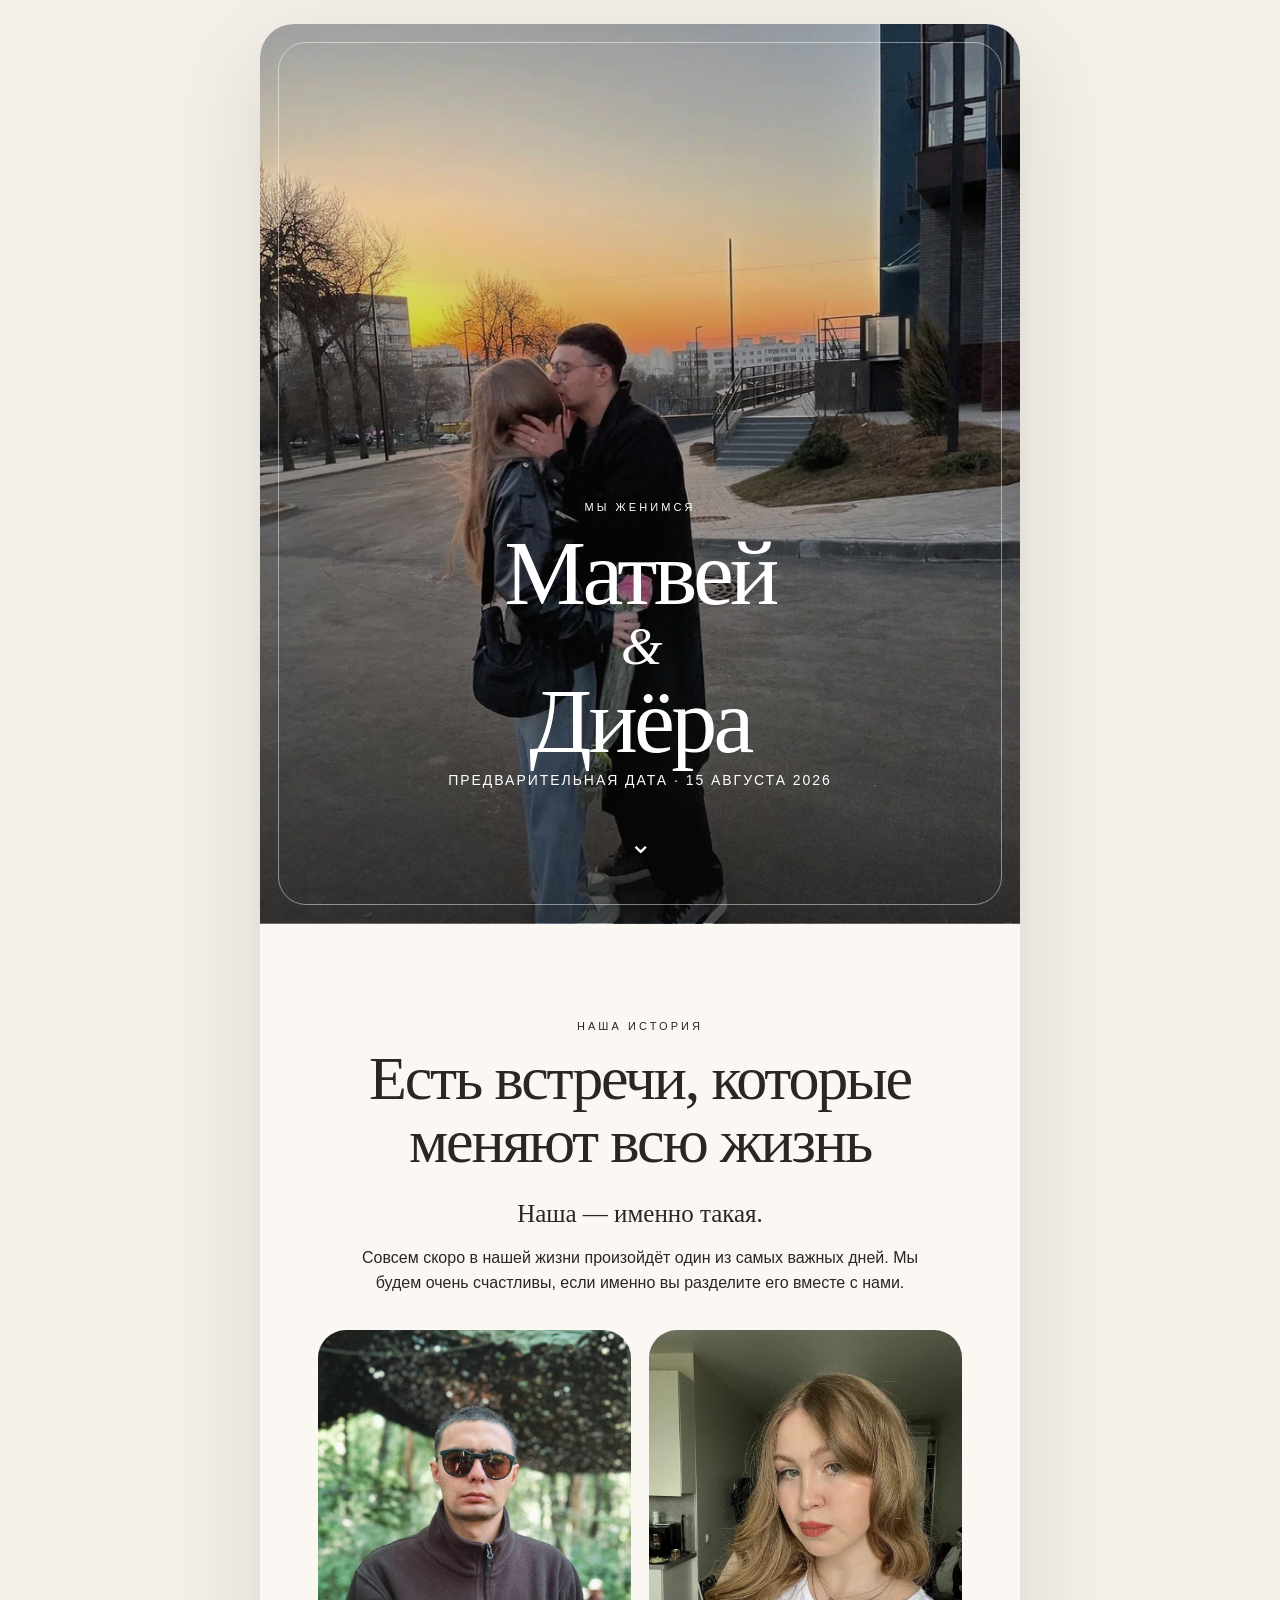
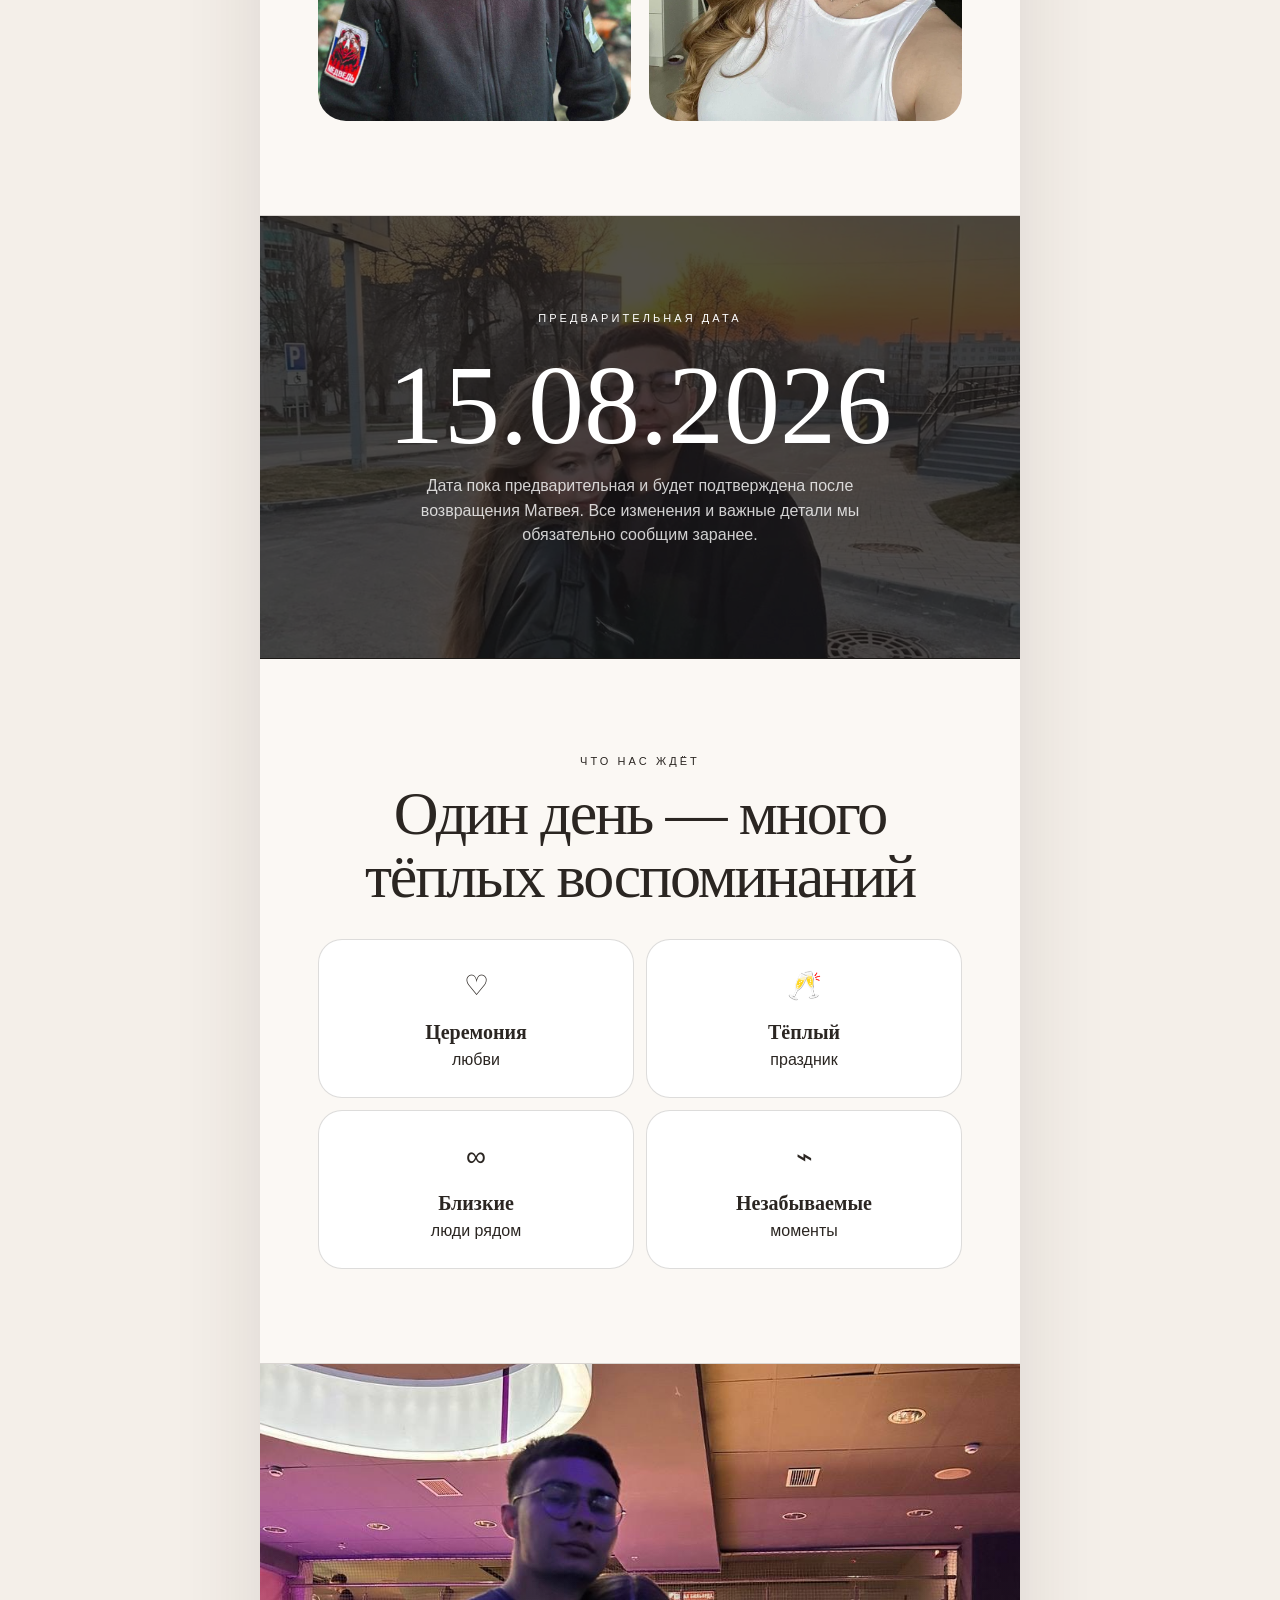
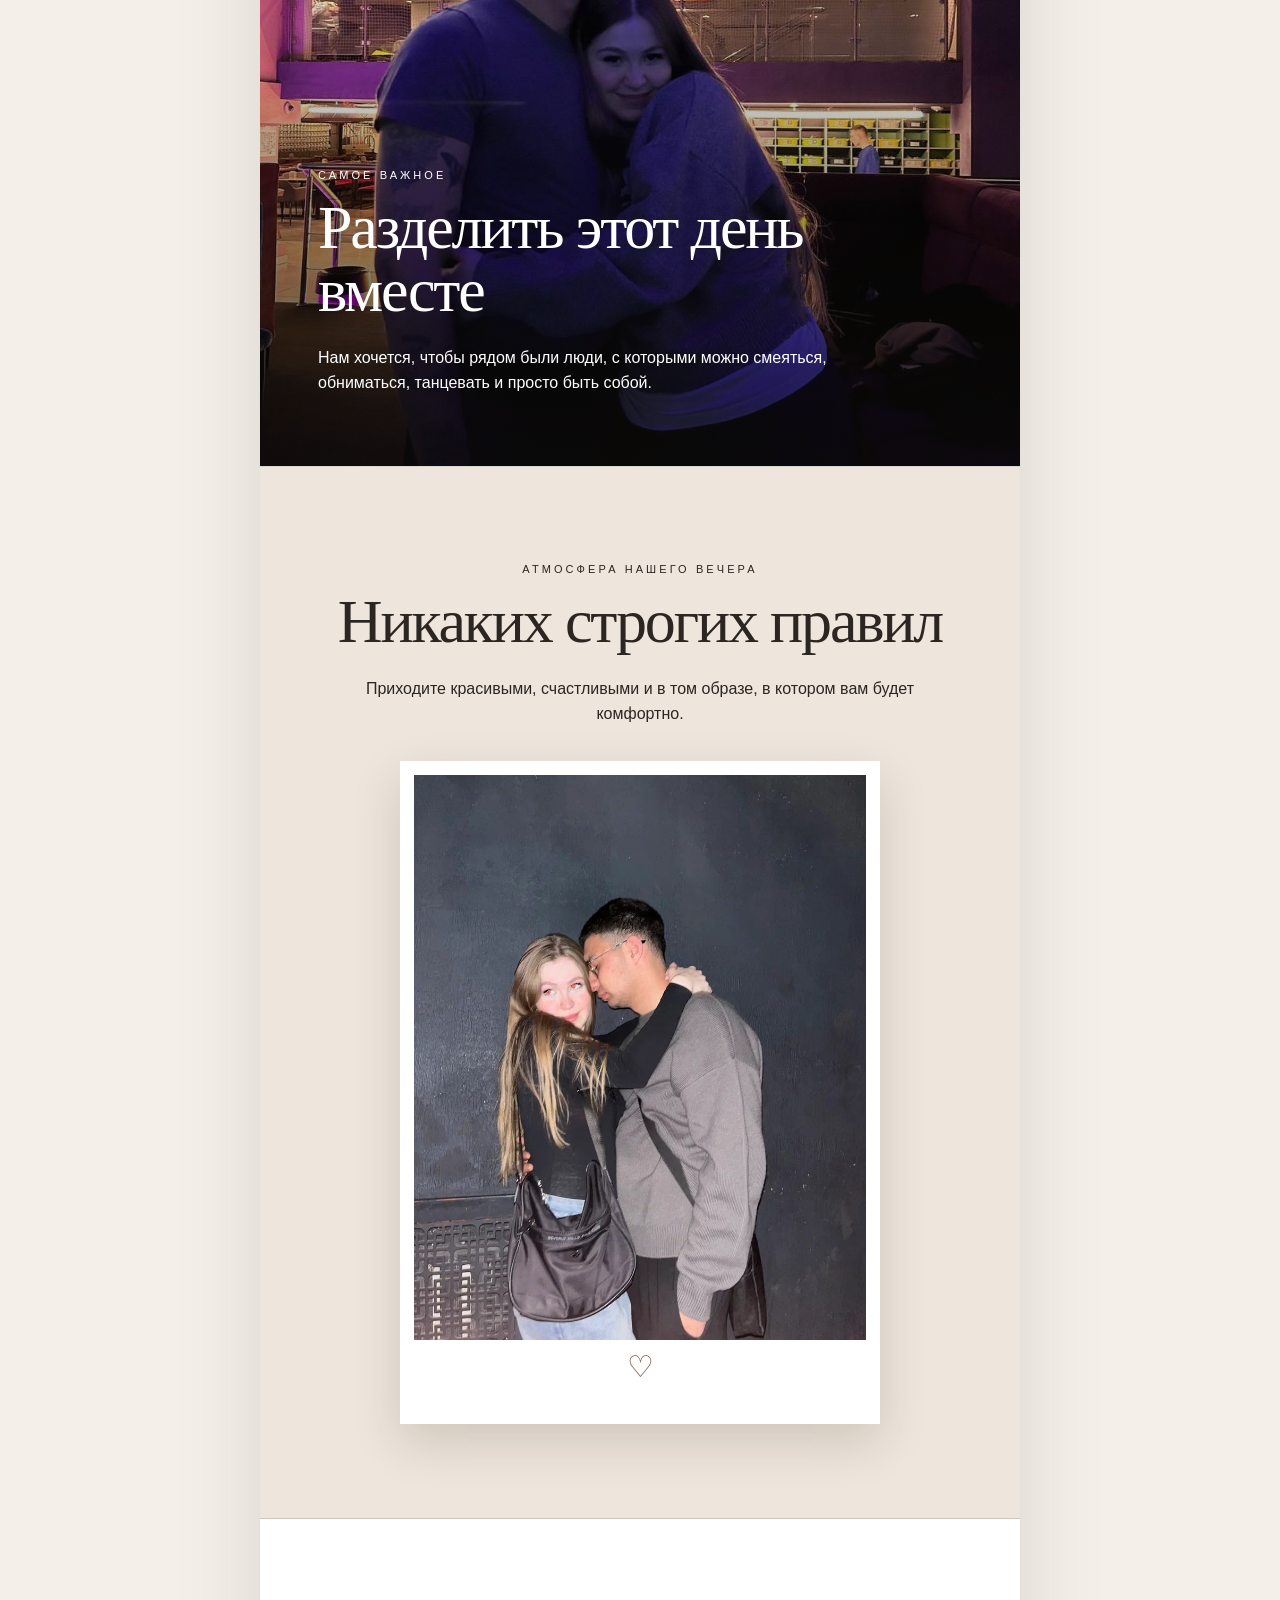
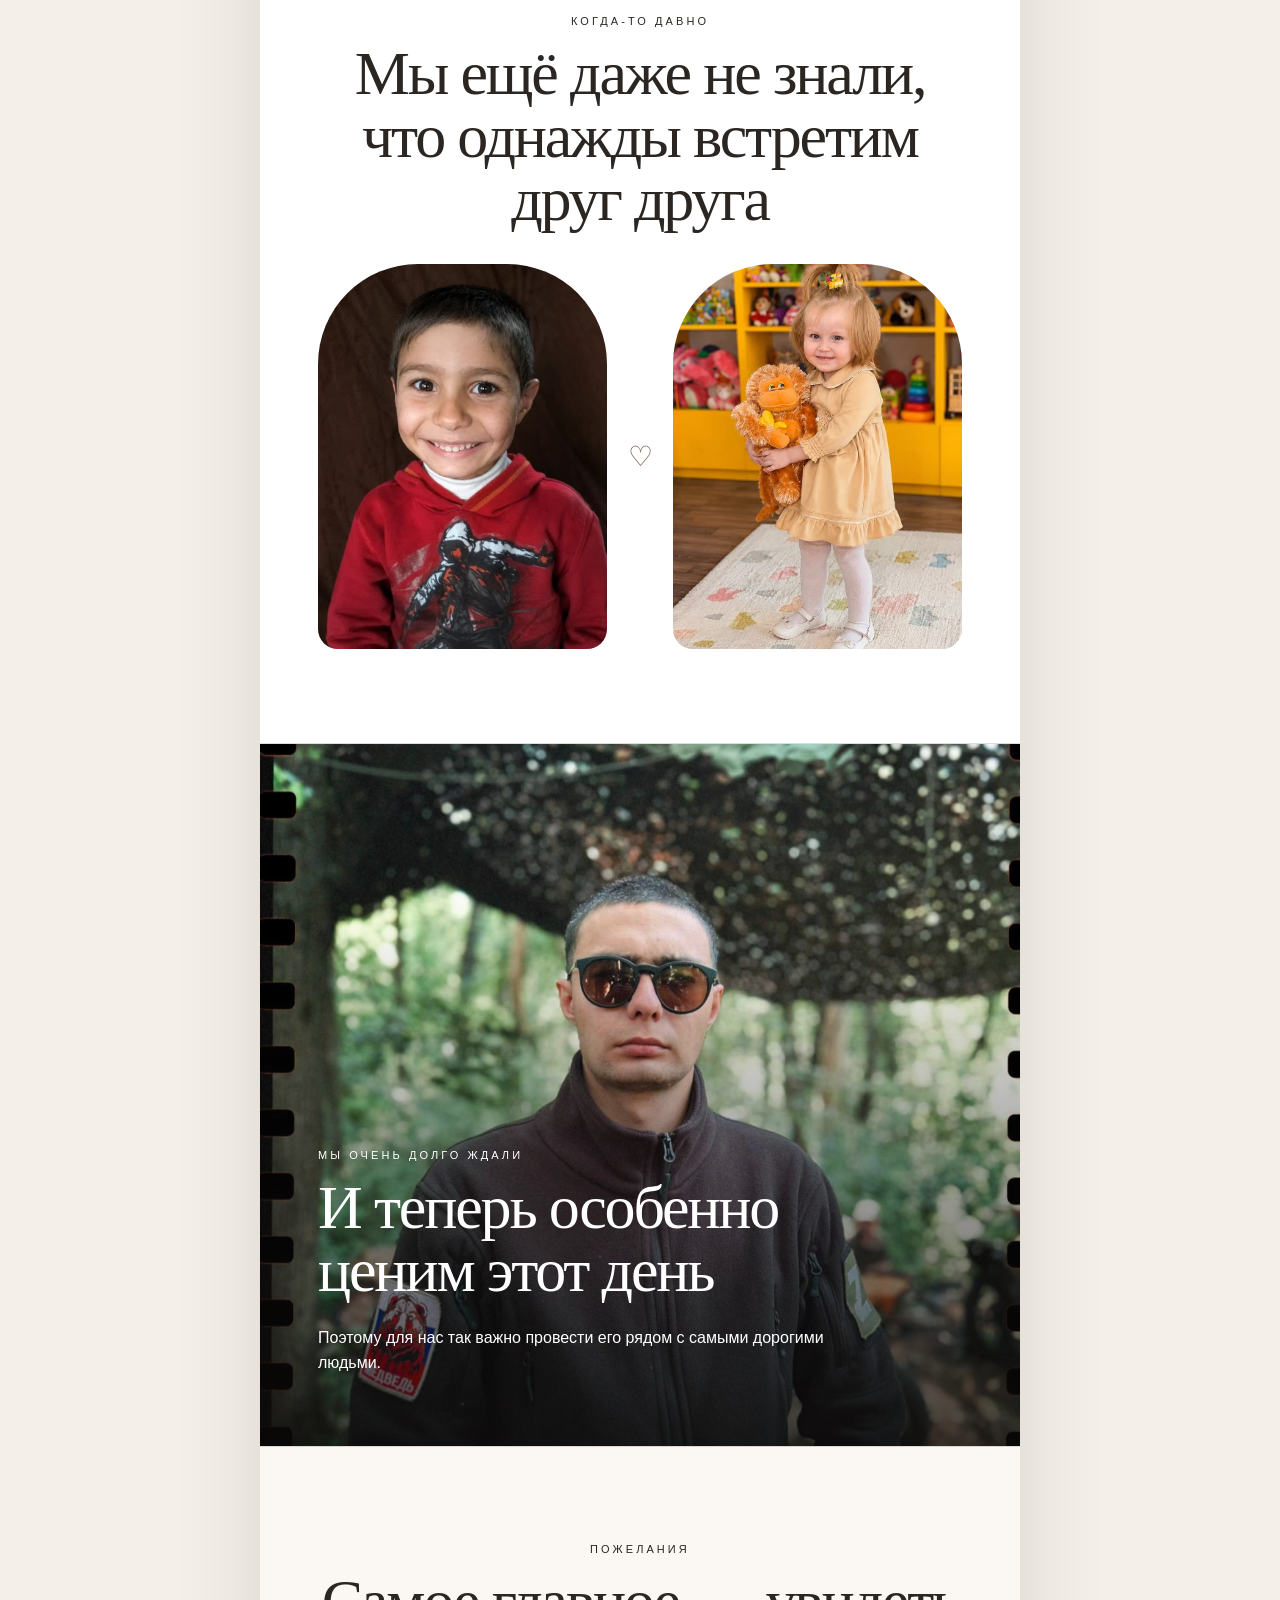
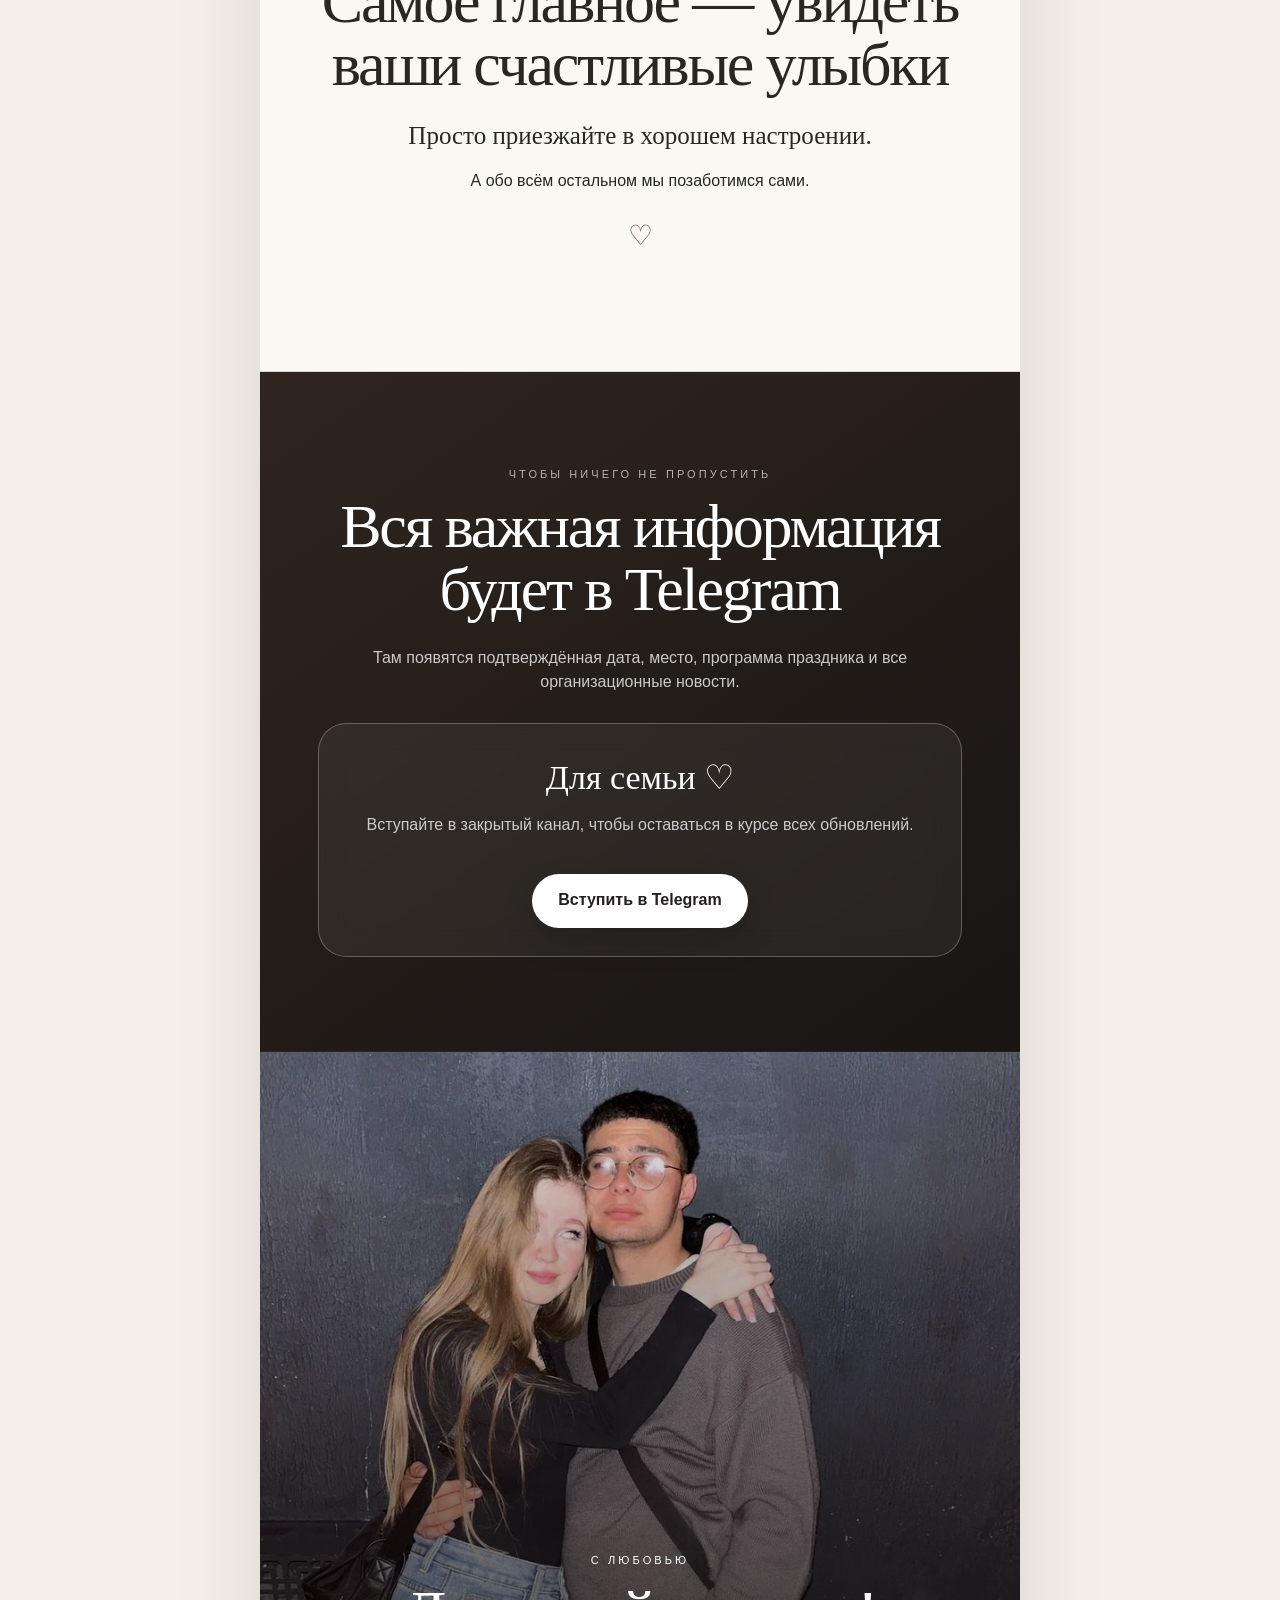
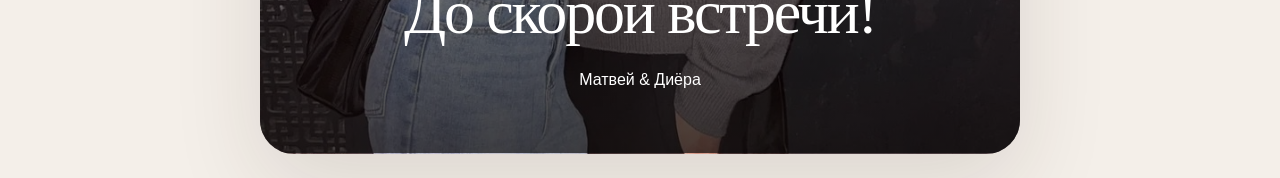
==== family.html @ 13b3c378 "Add files via upload" ====
<!doctype html>
<html lang="ru">
<head>
<meta charset="utf-8">
<meta name="viewport" content="width=device-width,initial-scale=1,viewport-fit=cover">
<meta name="theme-color" content="#f4efe9">
<title>Матвей & Диёра — мы женимся</title>
<link rel="stylesheet" href="styles.css">
</head>
<body>
<main class="site">
<section class="hero">
  <div class="hero-content reveal">
    <div class="eyebrow">Мы женимся</div>
    <h1>Матвей <span>&</span> Диёра</h1>
    <div class="hero-sub">предварительная дата · 15 августа 2026</div>
    <a class="scroll" href="#story" aria-label="Листать вниз">⌄</a>
  </div>
</section>

<section id="story" class="center">
  <div class="kicker reveal">Наша история</div>
  <h2 class="reveal">Есть встречи, которые меняют всю жизнь</h2>
  <p class="lead reveal">Наша — именно такая.</p>
  <p class="reveal">Совсем скоро в нашей жизни произойдёт один из самых важных дней. Мы будем очень счастливы, если именно вы разделите его вместе с нами.</p>
  <div class="story-portraits reveal">
    <img src="assets/matvey_portrait.jpg" alt="Матвей">
    <img src="assets/diyora_portrait.jpg" alt="Диёра">
  </div>
</section>

<section class="date-panel">
  <div class="kicker reveal">Предварительная дата</div>
  <div class="date-big reveal">15.08.2026</div>
  <p class="date-note reveal">Дата пока предварительная и будет подтверждена после возвращения Матвея. Все изменения и важные детали мы обязательно сообщим заранее.</p>
</section>

<section class="center">
  <div class="kicker reveal">Что нас ждёт</div>
  <h2 class="reveal">Один день — много тёплых воспоминаний</h2>
  <div class="cards">
    <div class="card reveal"><div class="icon">♡</div><strong>Церемония</strong><span>любви</span></div>
    <div class="card reveal"><div class="icon">🥂</div><strong>Тёплый</strong><span>праздник</span></div>
    <div class="card reveal"><div class="icon">∞</div><strong>Близкие</strong><span>люди рядом</span></div>
    <div class="card reveal"><div class="icon">⌁</div><strong>Незабываемые</strong><span>моменты</span></div>
  </div>
</section>

<section class="photo-text">
  <div class="photo-block bowling">
    <div class="photo-copy reveal">
      <div class="kicker">Самое важное</div>
      <h2>Разделить этот день вместе</h2>
      <p>Нам хочется, чтобы рядом были люди, с которыми можно смеяться, обниматься, танцевать и просто быть собой.</p>
    </div>
  </div>
</section>

<section class="atmosphere center">
  <div class="kicker reveal">Атмосфера нашего вечера</div>
  <h2 class="reveal">Никаких строгих правил</h2>
  <p class="reveal">Приходите красивыми, счастливыми и в том образе, в котором вам будет комфортно.</p>
  <div class="polaroid reveal">
    <img src="assets/blackwall_1.jpg" alt="Матвей и Диёра">
    <div class="polaroid-heart">♡</div>
  </div>
</section>

<section class="childhood center">
  <div class="kicker reveal">Когда-то давно</div>
  <h2 class="reveal">Мы ещё даже не знали, что однажды встретим друг друга</h2>
  <div class="child-grid">
    <img class="reveal" src="assets/matvey_child.jpg" alt="Матвей в детстве">
    <div class="between reveal">♡</div>
    <img class="reveal" src="assets/diyora_child.jpg" alt="Диёра в детстве">
  </div>
</section>

<section class="photo-text">
  <div class="photo-block service">
    <div class="photo-copy reveal">
      <div class="kicker">Мы очень долго ждали</div>
      <h2>И теперь особенно ценим этот день</h2>
      <p>Поэтому для нас так важно провести его рядом с самыми дорогими людьми.</p>
    </div>
  </div>
</section>

<section class="center">
  <div class="kicker reveal">Пожелания</div>
  <h2 class="reveal">Самое главное — увидеть ваши счастливые улыбки</h2>
  <p class="lead reveal">Просто приезжайте в хорошем настроении.</p>
  <p class="reveal">А обо всём остальном мы позаботимся сами.</p>
  <div class="heart reveal">♡</div>
</section>

<section class="telegram">
  <div class="kicker reveal">Чтобы ничего не пропустить</div>
  <h2 class="reveal">Вся важная информация будет в Telegram</h2>
  <p class="reveal">Там появятся подтверждённая дата, место, программа праздника и все организационные новости.</p>
  <div class="tg-card reveal">
    <div class="tg-title">Для семьи ♡</div>
    <p>Вступайте в закрытый канал, чтобы оставаться в курсе всех обновлений.</p>
    <a class="button" href="https://t.me/+xcPd5qS7bI0xNzBi" target="_blank" rel="noopener">Вступить в Telegram</a>
  </div>
</section>

<section class="final">
  <div class="final-inner reveal">
    <div class="kicker">С любовью</div>
    <h2>До скорой встречи!</h2>
    <p>Матвей & Диёра</p>
  </div>
</section>
</main>
<script src="script.js"></script>
</body>
</html>
---- styles.css ----
:root{
  --milk:#f4efe9;
  --paper:#fbf8f4;
  --ink:#2b2622;
  --muted:#776d65;
  --line:rgba(43,38,34,.16);
  --brown:#7b5b47;
  --deep:#181513;
  --glass:rgba(255,255,255,.74);
}
*{box-sizing:border-box}
html{scroll-behavior:smooth}
body{
  margin:0;background:var(--milk);color:var(--ink);
  font-family:Inter,ui-sans-serif,-apple-system,BlinkMacSystemFont,"Segoe UI",sans-serif;
  line-height:1.55;overflow-x:hidden;
}
img{display:block;width:100%}
a{color:inherit}
.site{max-width:760px;margin:0 auto;background:var(--paper);overflow:hidden;box-shadow:0 30px 90px rgba(47,33,23,.12)}
.hero{
  min-height:100svh;position:relative;display:flex;align-items:flex-end;padding:34px 22px 46px;color:#fff;
  background:
    linear-gradient(180deg,rgba(10,8,7,.08) 20%,rgba(10,8,7,.68) 100%),
    url("assets/hero.jpg") center 42%/cover no-repeat;
}
.hero::before{content:"";position:absolute;inset:18px;border:1px solid rgba(255,255,255,.46);border-radius:28px;pointer-events:none}
.hero-content{position:relative;width:100%;text-align:center;padding:0 16px}
.eyebrow,.kicker{font-size:11px;letter-spacing:.28em;text-transform:uppercase}
.hero h1,.display,h2{font-family:Georgia,"Times New Roman",serif;font-weight:400}
.hero h1{font-size:clamp(54px,16vw,92px);line-height:.85;margin:18px 0 10px;letter-spacing:-.04em}
.hero h1 span{display:block;font-style:italic;font-size:.58em;margin:12px 0}
.hero-sub{font-size:14px;letter-spacing:.14em;text-transform:uppercase}
.scroll{display:inline-flex;margin-top:30px;text-decoration:none;font-size:28px;animation:bob 1.8s ease-in-out infinite}
@keyframes bob{50%{transform:translateY(7px)}}
section{padding:72px 22px;border-bottom:1px solid var(--line)}
.center{text-align:center}
h2{font-size:clamp(40px,10vw,62px);line-height:1.02;margin:12px 0 24px;letter-spacing:-.035em}
p{max-width:590px;margin:0 auto 16px}
.lead{font-family:Georgia,"Times New Roman",serif;font-size:25px;line-height:1.3}
.heart{font-family:Georgia,serif;font-size:28px;color:var(--brown);margin:20px 0}
.story-portraits{display:grid;grid-template-columns:1fr 1fr;gap:18px;margin-top:34px;align-items:stretch}
.story-portraits img{width:100%;aspect-ratio:4/5;object-fit:cover;border-radius:28px;box-shadow:none;background:transparent}
.story-portraits img:first-child{object-position:50% 50%}
.story-portraits img:last-child{object-position:50% 28%}
.date-panel{background:var(--deep);color:#fff;text-align:center;position:relative;isolation:isolate}
.date-panel::before{content:"";position:absolute;inset:0;background:url("assets/sunset_close.jpg") center/cover;opacity:.25;z-index:-1}
.date-big{font-family:Georgia,serif;font-size:clamp(62px,18vw,112px);line-height:.9;margin:28px 0 18px}
.date-note{max-width:520px;color:rgba(255,255,255,.8)}
.cards{display:grid;grid-template-columns:1fr 1fr;gap:12px;margin-top:30px}
.card{background:#fff;border:1px solid var(--line);border-radius:24px;padding:24px 16px;text-align:center}
.card .icon{font-size:28px;margin-bottom:10px}.card strong{display:block;font-family:Georgia,serif;font-size:20px}
.photo-text{padding:0}
.photo-block{min-height:78svh;display:flex;align-items:flex-end;position:relative;color:white;padding:34px 22px}
.photo-block::before{content:"";position:absolute;inset:0;background:linear-gradient(180deg,transparent 25%,rgba(12,10,9,.78))}
.photo-block.bowling{background:url("assets/bowling.jpg") center/cover}
.photo-block.service{background:url("assets/matvey_forest.jpg") center 35%/cover}
.photo-copy{position:relative;max-width:560px}
.photo-copy h2{color:#fff}
.atmosphere{background:#eee5dc}
.polaroid{max-width:480px;margin:34px auto 0;background:#fff;padding:14px 14px 42px;box-shadow:0 18px 45px rgba(48,35,26,.16);transform:rotate(-1.4deg)}
.polaroid img{width:100%;aspect-ratio:4/5;object-fit:cover;object-position:center 45%}
.polaroid-heart{font-family:Georgia,serif;font-size:30px;line-height:1;margin-top:12px;color:var(--brown)}
.childhood{background:#fff}
.child-grid{display:grid;grid-template-columns:1fr 46px 1fr;gap:10px;align-items:center;margin-top:32px}
.child-grid img{aspect-ratio:3/4;object-fit:cover;border-radius:100px 100px 20px 20px}
.child-grid .between{text-align:center;font-size:28px;color:var(--brown)}
.telegram{background:linear-gradient(145deg,#2e251f,#181513);color:#fff;text-align:center}
.telegram .kicker{color:rgba(255,255,255,.66)}
.telegram p{color:rgba(255,255,255,.76)}
.tg-card{margin-top:28px;border:1px solid rgba(255,255,255,.26);border-radius:28px;padding:28px 20px;background:rgba(255,255,255,.06);backdrop-filter:blur(14px)}
.tg-title{font-family:Georgia,serif;font-size:34px;margin-bottom:8px}
.button{
  display:inline-flex;align-items:center;justify-content:center;min-height:54px;padding:0 26px;border-radius:999px;
  background:#fff;color:#251f1b;text-decoration:none;font-weight:700;margin-top:20px;
  box-shadow:0 14px 32px rgba(0,0,0,.18)
}
.final{min-height:78svh;display:flex;align-items:flex-end;text-align:center;color:#fff;position:relative;padding:44px 22px;
  background:url("assets/blackwall_2.jpg") center/cover}
.final::before{content:"";position:absolute;inset:0;background:linear-gradient(180deg,rgba(0,0,0,.08),rgba(0,0,0,.72))}
.final-inner{position:relative;width:100%}
.final h2{color:#fff}
.reveal{opacity:0;transform:translateY(22px);transition:opacity .9s ease,transform .9s ease}
.reveal.visible{opacity:1;transform:none}
.note{font-size:12px;color:var(--muted)}
@media(min-width:720px){
  body{padding:24px}.site{border-radius:34px}
  section{padding:94px 58px}
  .hero{padding:48px 58px 58px}
  .photo-block{padding:54px 58px}
}

@media(max-width:520px){
  .story-portraits{gap:10px}
  .story-portraits img{border-radius:20px}
}
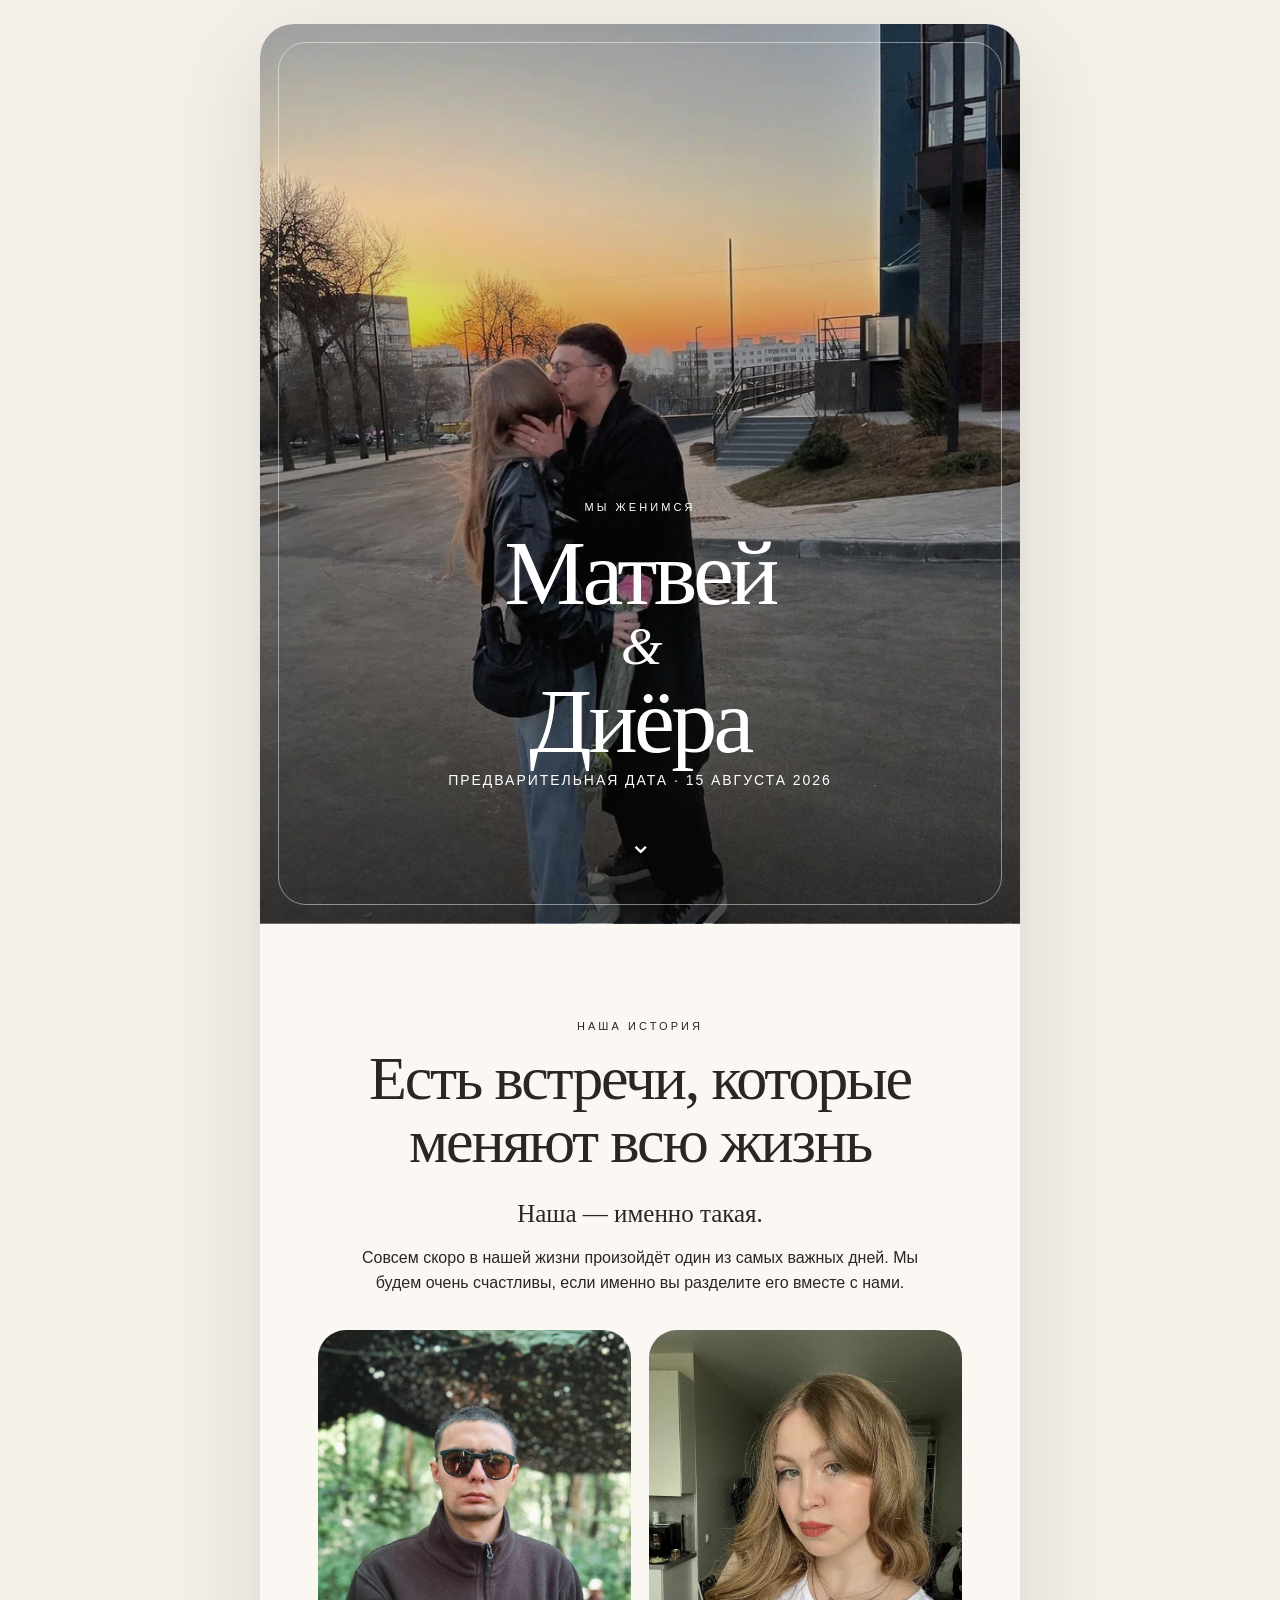
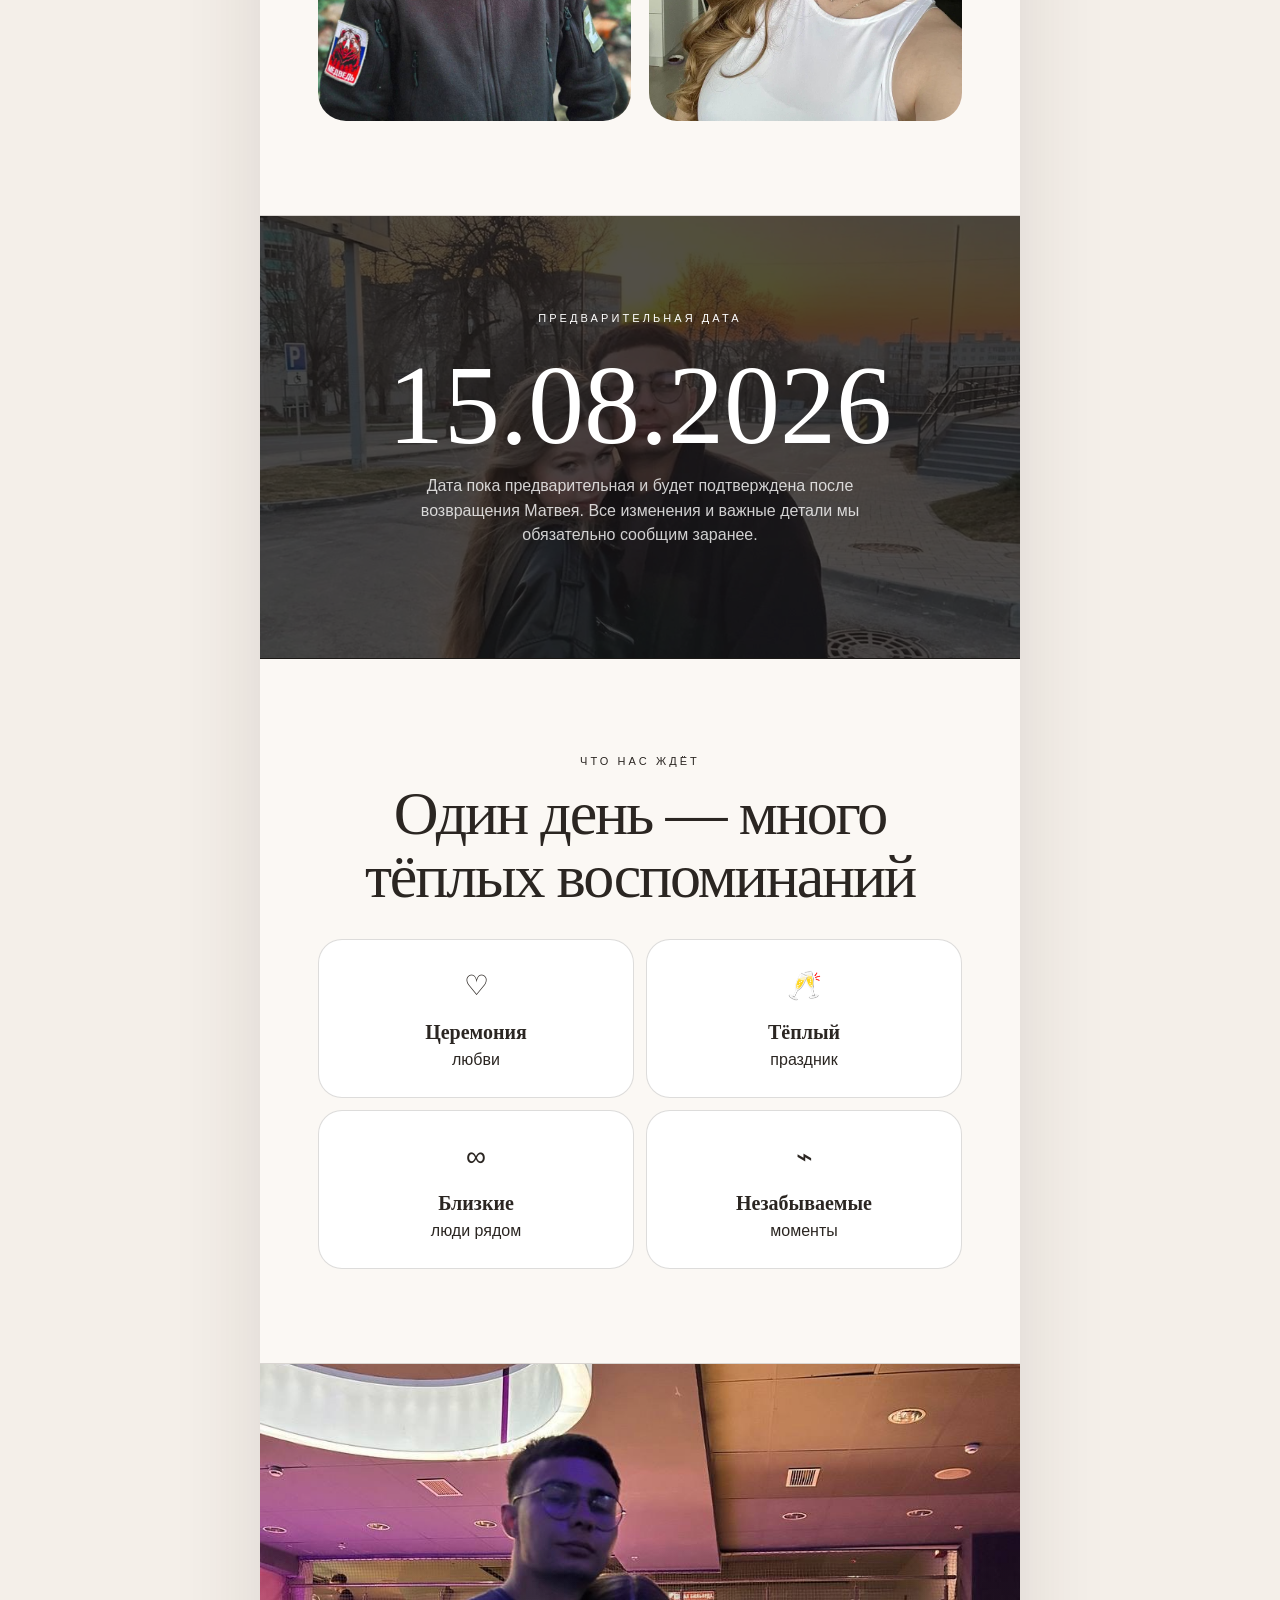
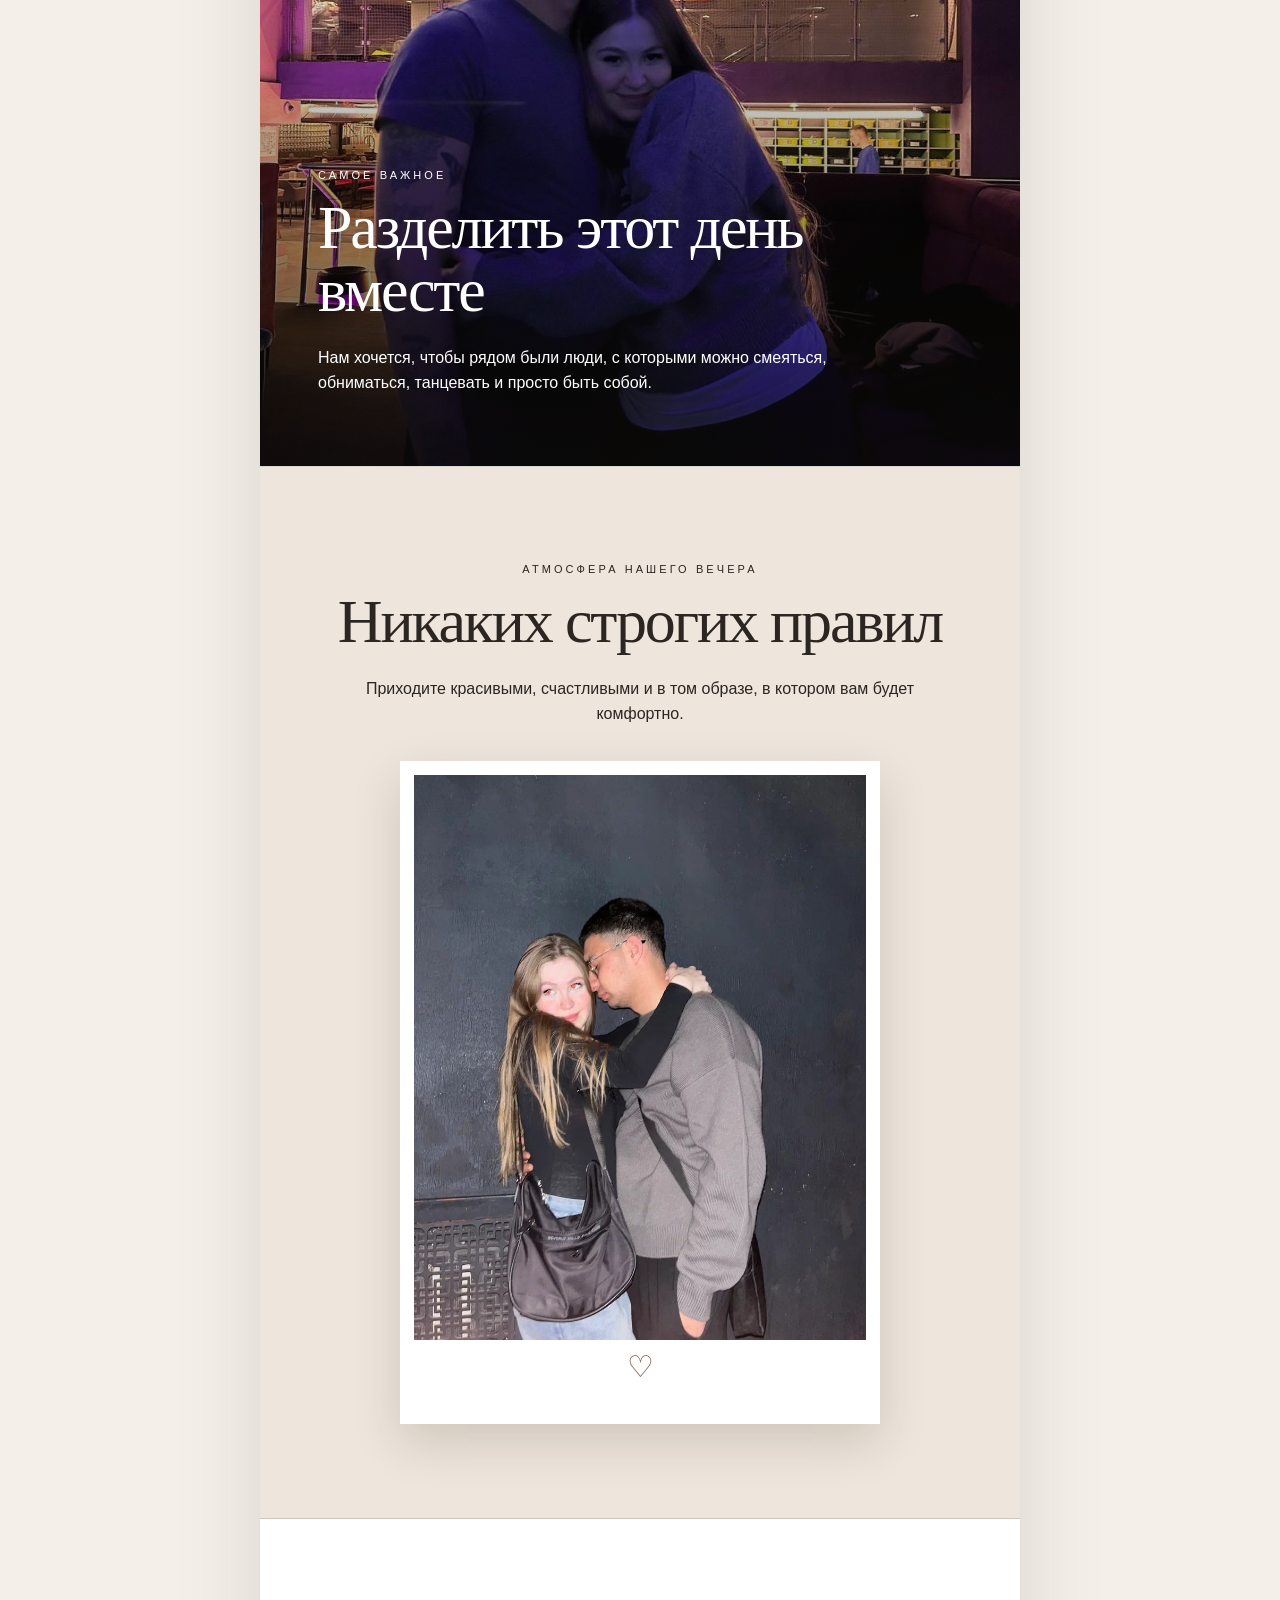
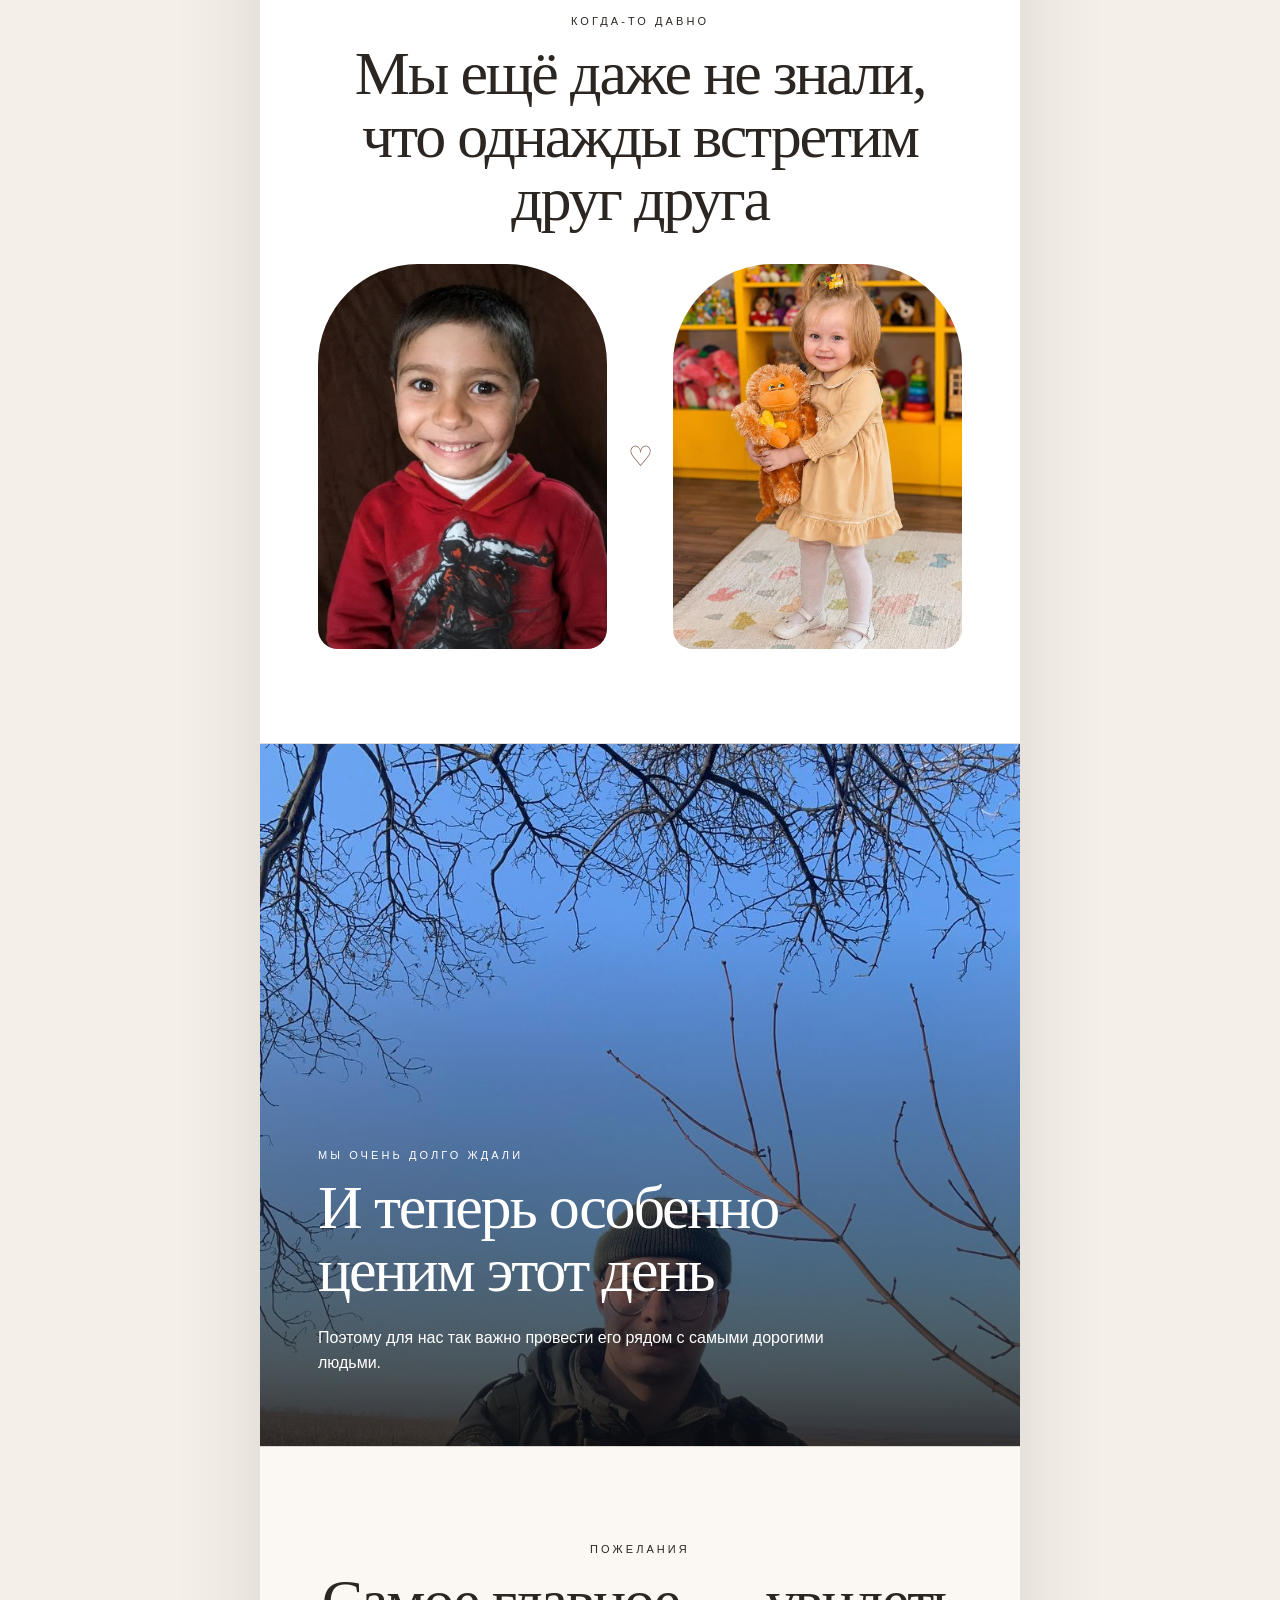
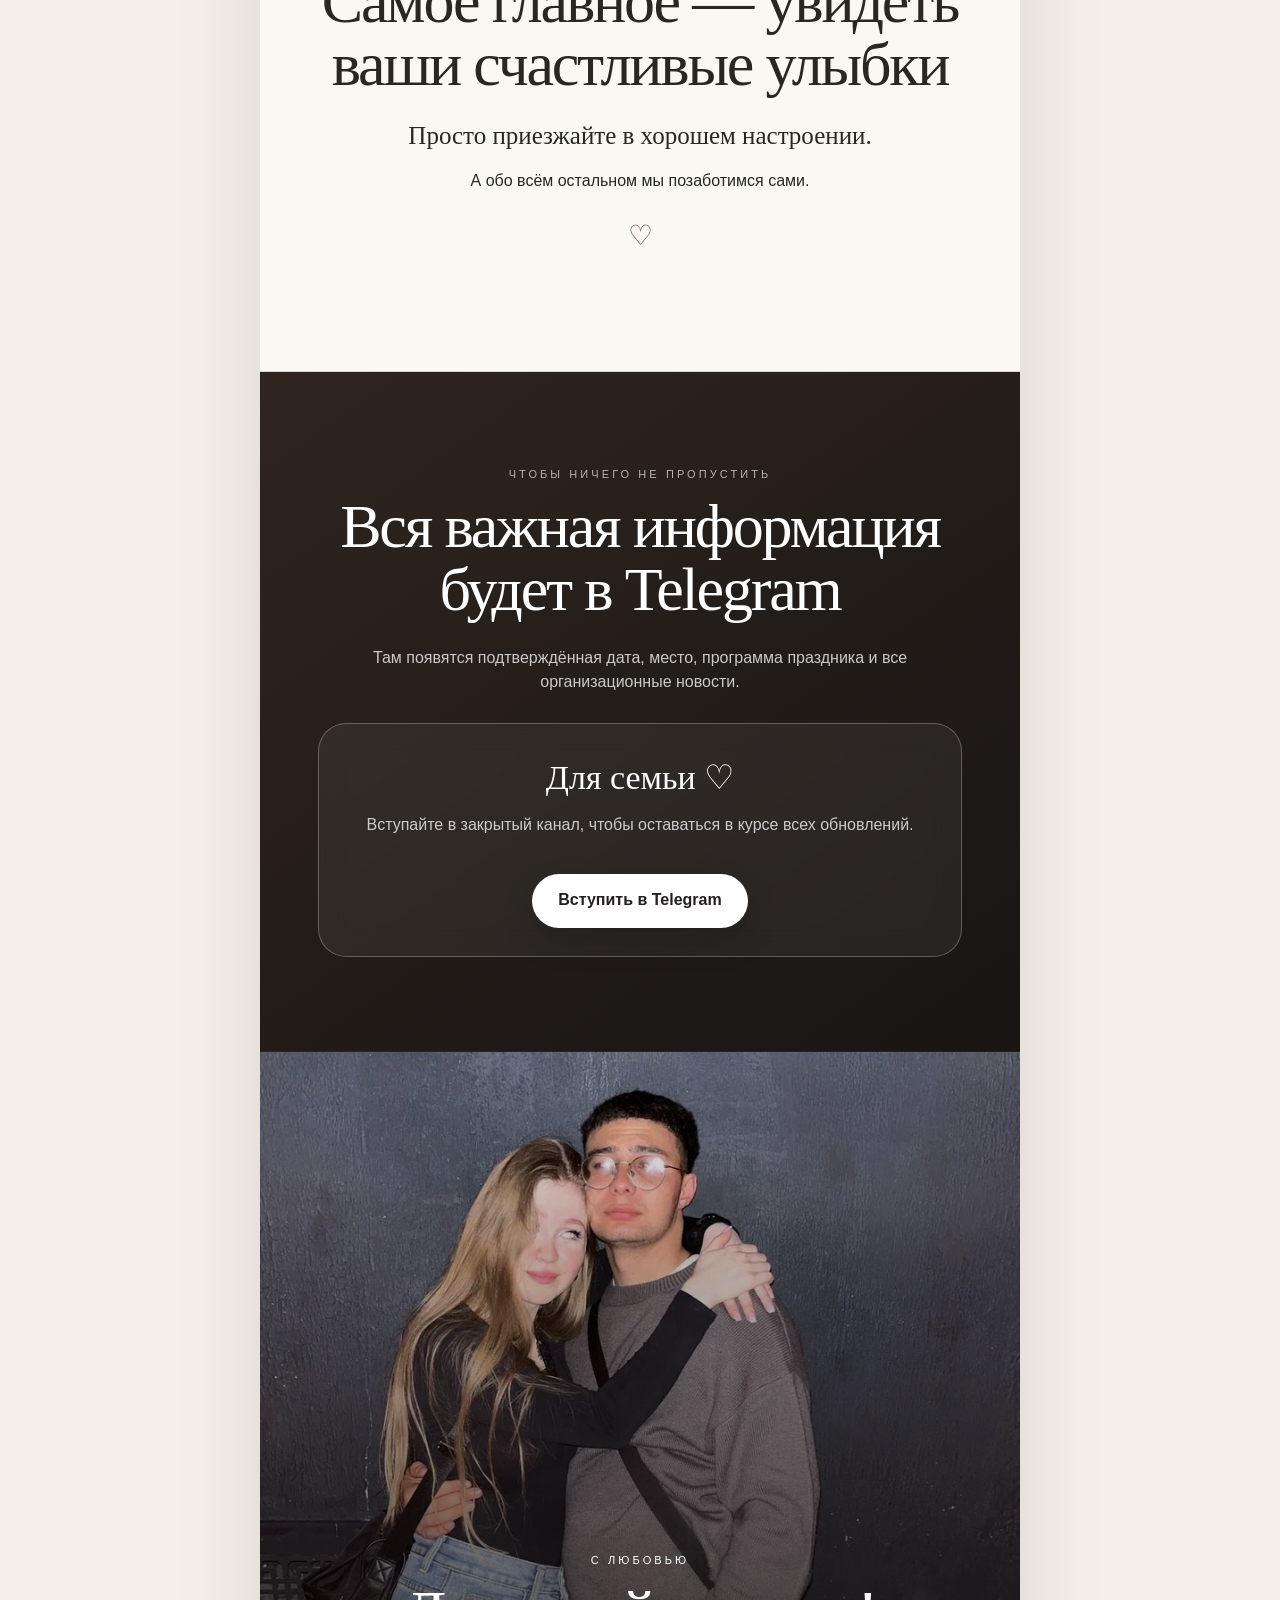
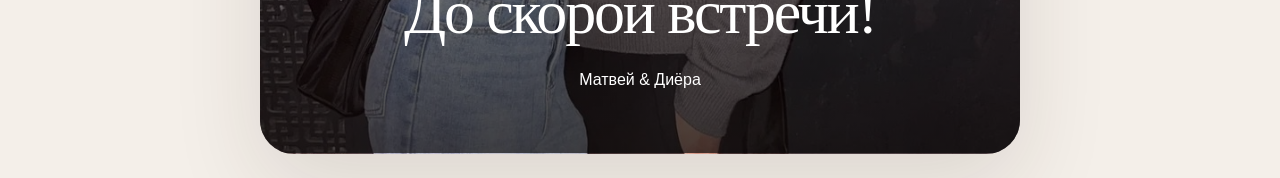
==== commit af24e005: "Add files via upload" ====
--- a/family.html
+++ b/family.html
@@ -5,7 +5,7 @@
 <meta name="viewport" content="width=device-width,initial-scale=1,viewport-fit=cover">
 <meta name="theme-color" content="#f4efe9">
 <title>Матвей & Диёра — мы женимся</title>
-<link rel="stylesheet" href="styles.css">
+<link rel="stylesheet" href="styles.css?v=20260715-final">
 </head>
 <body>
 <main class="site">
@@ -24,8 +24,8 @@
   <p class="lead reveal">Наша — именно такая.</p>
   <p class="reveal">Совсем скоро в нашей жизни произойдёт один из самых важных дней. Мы будем очень счастливы, если именно вы разделите его вместе с нами.</p>
   <div class="story-portraits reveal">
-    <img src="assets/matvey_portrait.jpg" alt="Матвей">
-    <img src="assets/diyora_portrait.jpg" alt="Диёра">
+    <div class="story-portrait"><img src="assets/matvey_portrait.jpg" alt="Матвей"></div>
+    <div class="story-portrait"><img src="assets/diyora_portrait.jpg" alt="Диёра"></div>
   </div>
 </section>
 
@@ -113,6 +113,6 @@
   </div>
 </section>
 </main>
-<script src="script.js"></script>
+<script src="script.js?v=20260715-final"></script>
 </body>
 </html>
--- a/styles.css
+++ b/styles.css
@@ -40,10 +40,31 @@
 p{max-width:590px;margin:0 auto 16px}
 .lead{font-family:Georgia,"Times New Roman",serif;font-size:25px;line-height:1.3}
 .heart{font-family:Georgia,serif;font-size:28px;color:var(--brown);margin:20px 0}
-.story-portraits{display:grid;grid-template-columns:1fr 1fr;gap:18px;margin-top:34px;align-items:stretch}
-.story-portraits img{width:100%;aspect-ratio:4/5;object-fit:cover;border-radius:28px;box-shadow:none;background:transparent}
-.story-portraits img:first-child{object-position:50% 50%}
-.story-portraits img:last-child{object-position:50% 28%}
+.story-portraits{
+  display:grid;
+  grid-template-columns:repeat(2,minmax(0,1fr));
+  gap:18px;
+  margin-top:34px;
+  align-items:stretch;
+}
+.story-portrait{
+  width:100%;
+  aspect-ratio:4/5;
+  overflow:hidden;
+  border-radius:28px;
+  background:transparent;
+}
+.story-portrait img{
+  width:100%;
+  height:100%;
+  object-fit:cover;
+  border:0;
+  border-radius:0;
+  box-shadow:none;
+  background:transparent;
+}
+.story-portrait:first-child img{object-position:50% 50%}
+.story-portrait:last-child img{object-position:50% 28%}
 .date-panel{background:var(--deep);color:#fff;text-align:center;position:relative;isolation:isolate}
 .date-panel::before{content:"";position:absolute;inset:0;background:url("assets/sunset_close.jpg") center/cover;opacity:.25;z-index:-1}
 .date-big{font-family:Georgia,serif;font-size:clamp(62px,18vw,112px);line-height:.9;margin:28px 0 18px}
@@ -93,5 +114,5 @@
 
 @media(max-width:520px){
   .story-portraits{gap:10px}
-  .story-portraits img{border-radius:20px}
+  .story-portrait{border-radius:20px}
 }
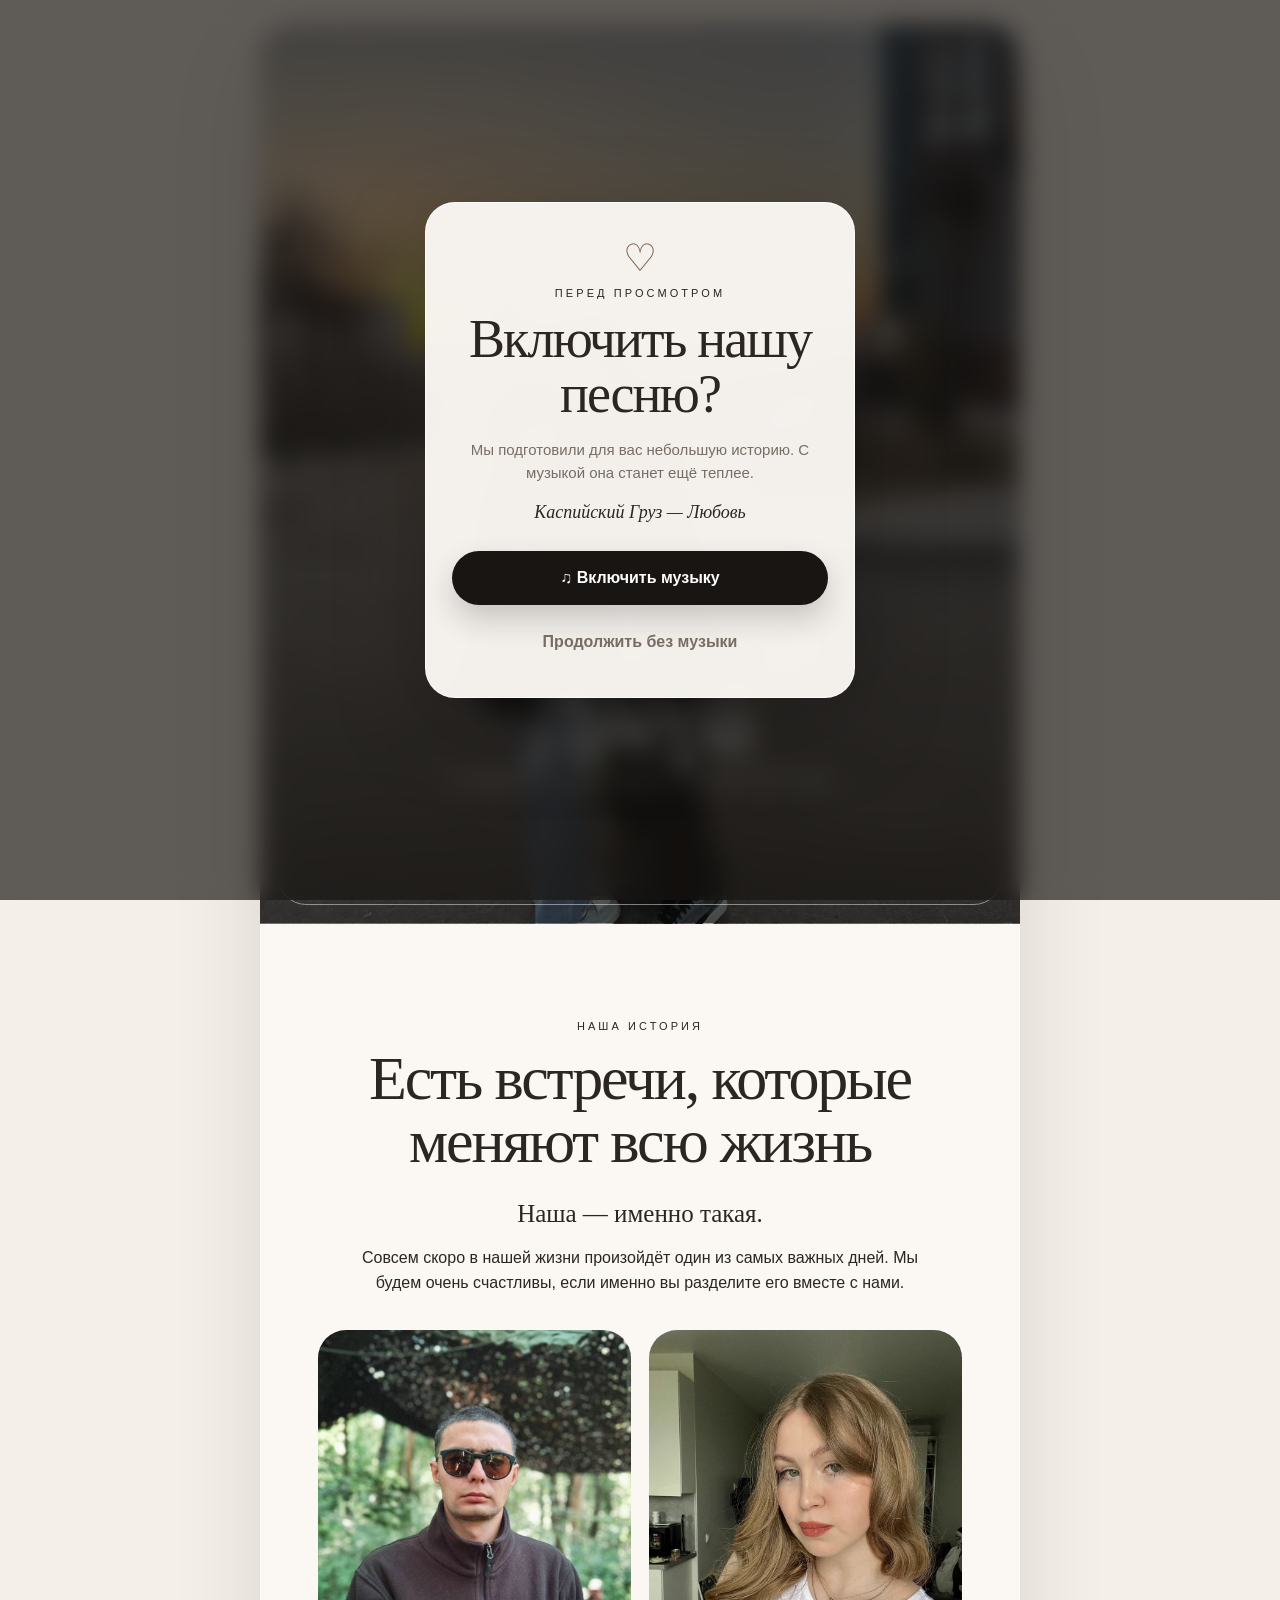
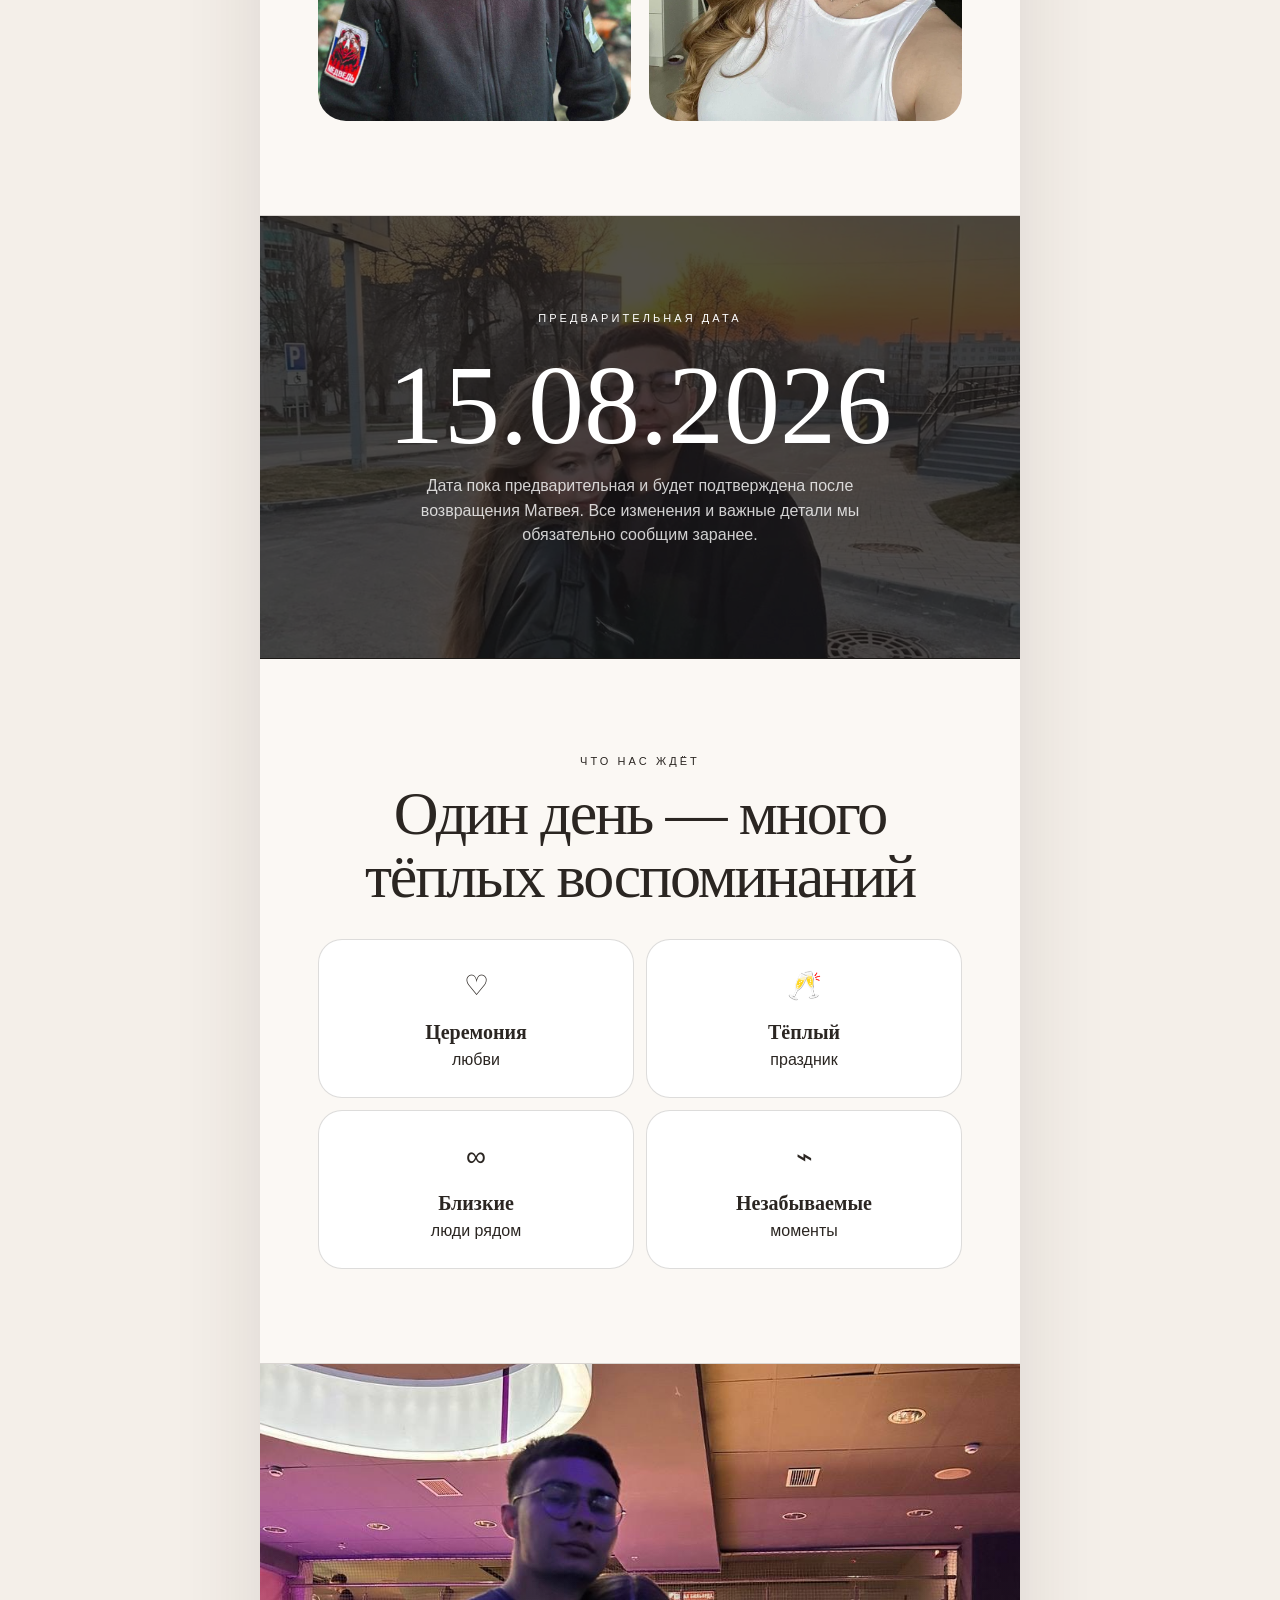
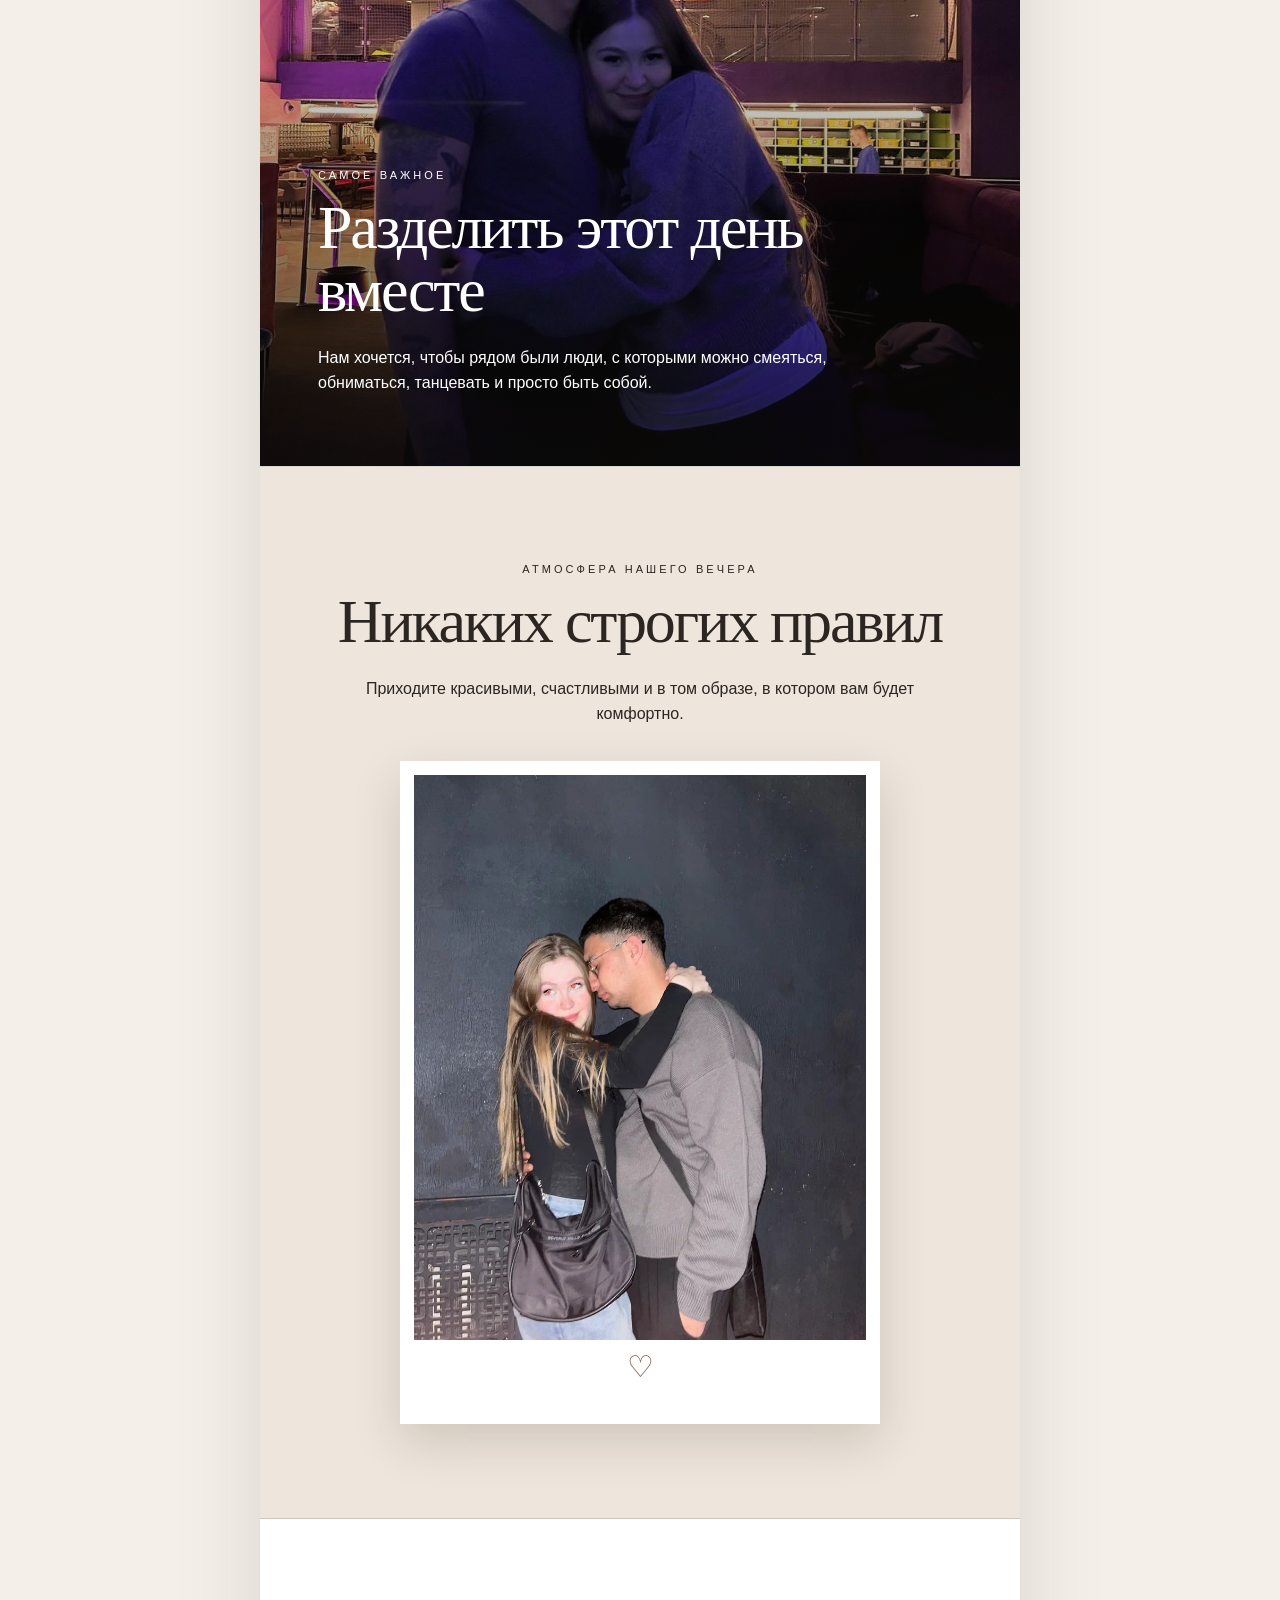
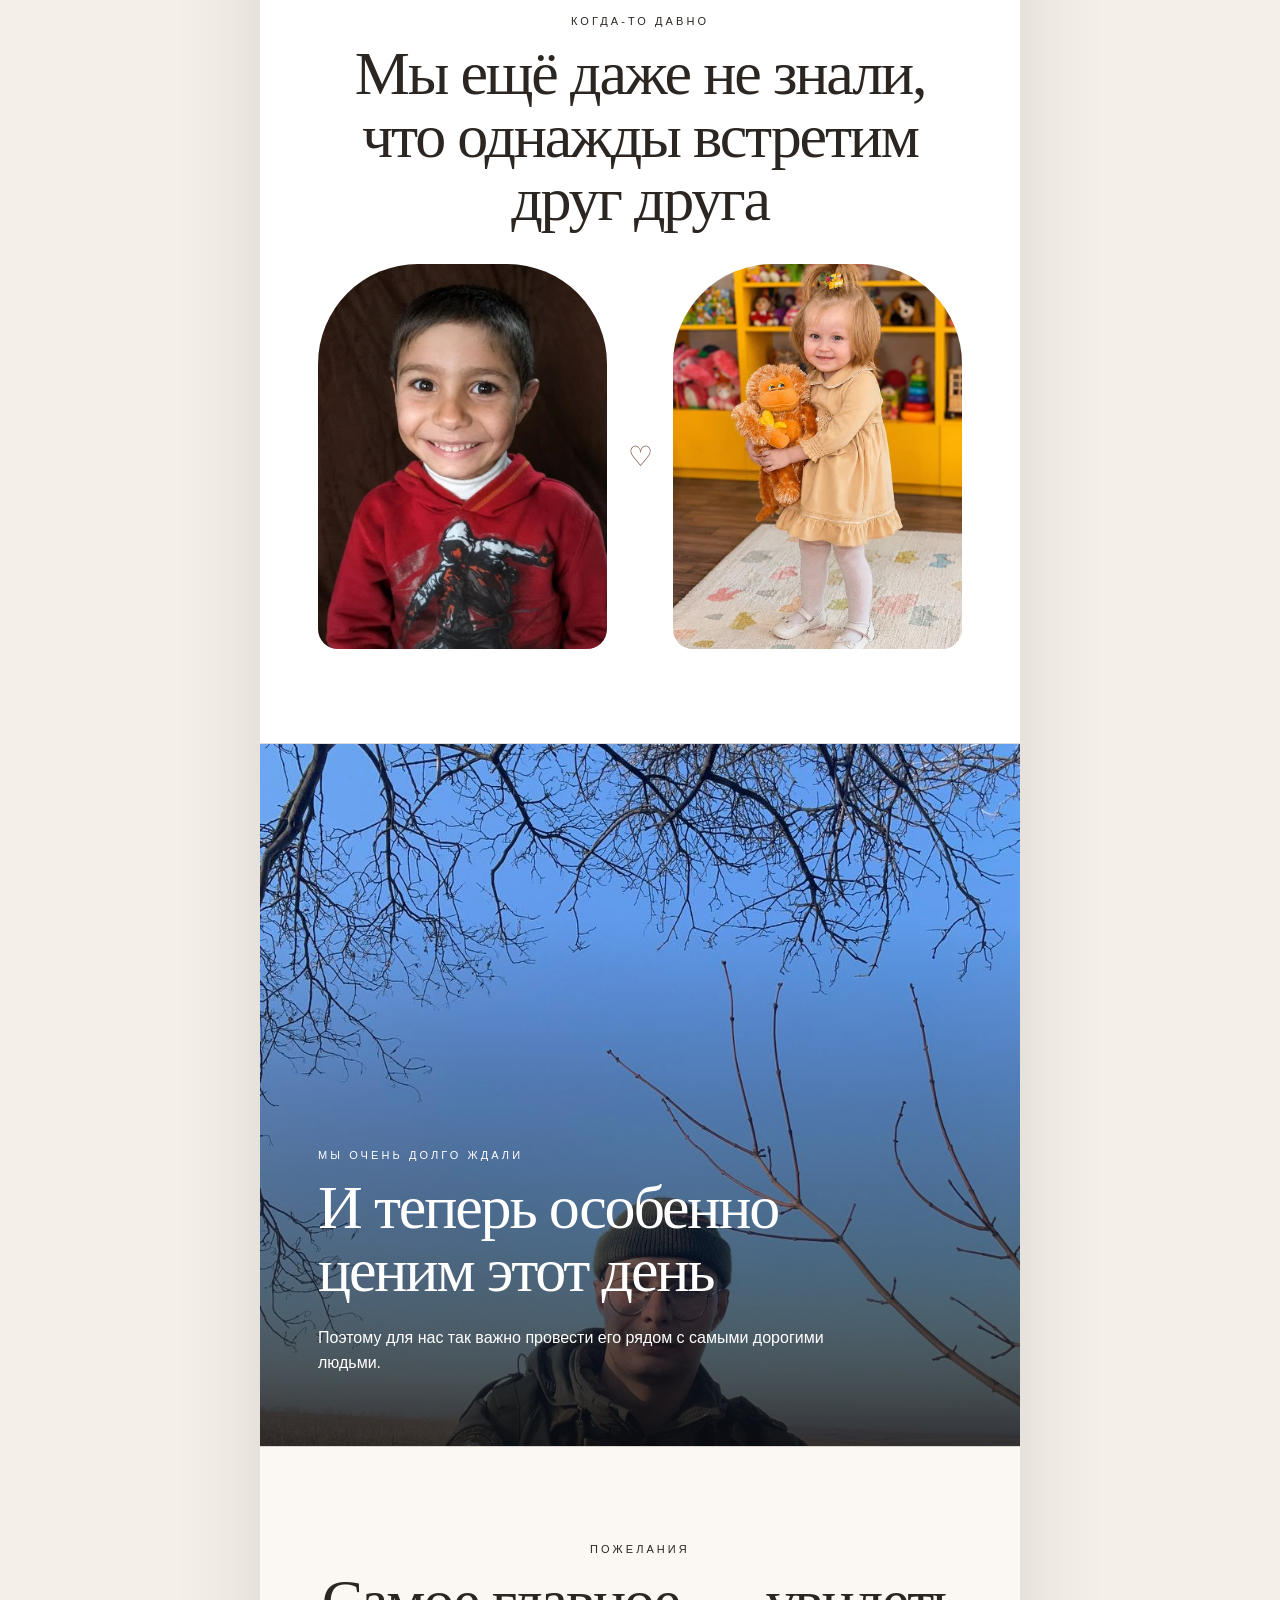
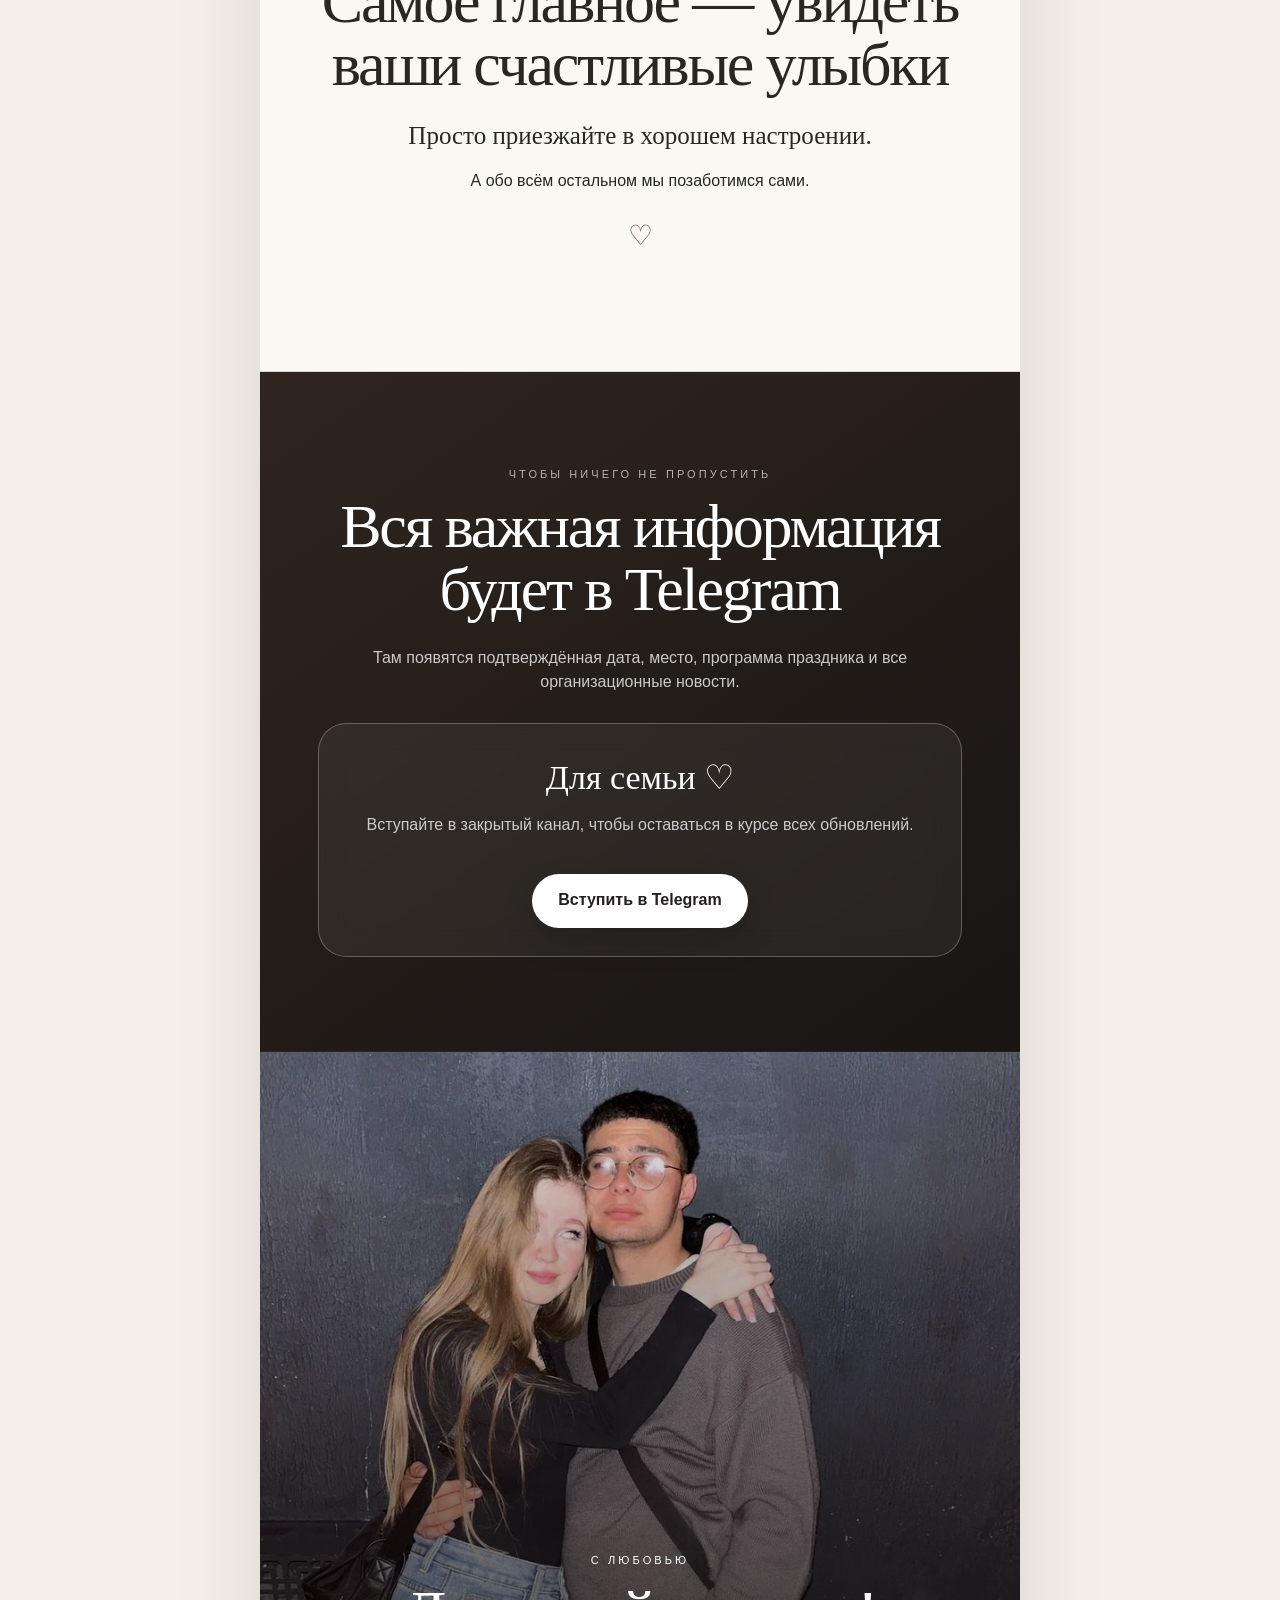
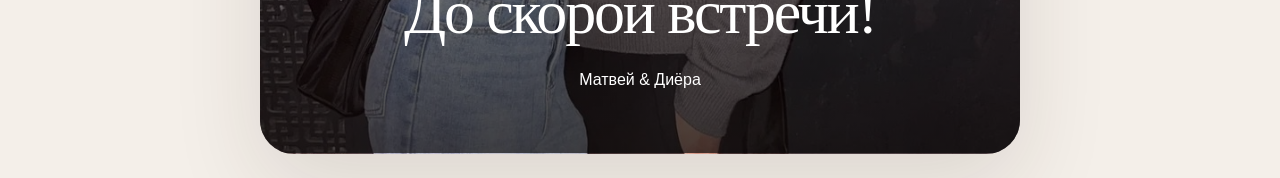
==== commit beaf0083: "Add files via upload" ====
--- a/family.html
+++ b/family.html
@@ -5,9 +5,21 @@
 <meta name="viewport" content="width=device-width,initial-scale=1,viewport-fit=cover">
 <meta name="theme-color" content="#f4efe9">
 <title>Матвей & Диёра — мы женимся</title>
-<link rel="stylesheet" href="styles.css?v=20260715-final">
+<link rel="stylesheet" href="styles.css?v=20260715-music">
 </head>
-<body>
+<body class="intro-open">
+<div class="music-intro" id="musicIntro" role="dialog" aria-modal="true" aria-labelledby="musicIntroTitle">
+  <div class="music-intro-card">
+    <div class="music-intro-heart">♡</div>
+    <div class="kicker">Перед просмотром</div>
+    <h2 id="musicIntroTitle">Включить нашу песню?</h2>
+    <p>Мы подготовили для вас небольшую историю. С музыкой она станет ещё теплее.</p>
+    <div class="music-intro-track">Каспийский Груз — Любовь</div>
+    <button class="music-intro-primary" id="startMusic" type="button">♫ Включить музыку</button>
+    <button class="music-intro-secondary" id="skipMusic" type="button">Продолжить без музыки</button>
+  </div>
+</div>
+
 <main class="site">
 <section class="hero">
   <div class="hero-content reveal">
@@ -113,6 +125,14 @@
   </div>
 </section>
 </main>
-<script src="script.js?v=20260715-final"></script>
+<audio id="weddingAudio" preload="metadata" loop>
+  <source src="assets/our-song.mp3" type="audio/mpeg">
+</audio>
+<button class="music-toggle" id="musicToggle" type="button" aria-label="Включить музыку" title="Музыка">
+  <span class="music-toggle-icon">♫</span>
+  <span class="music-toggle-label">Наша песня</span>
+</button>
+
+<script src="script.js?v=20260715-music"></script>
 </body>
 </html>
--- a/styles.css
+++ b/styles.css
@@ -76,7 +76,7 @@
 .photo-block{min-height:78svh;display:flex;align-items:flex-end;position:relative;color:white;padding:34px 22px}
 .photo-block::before{content:"";position:absolute;inset:0;background:linear-gradient(180deg,transparent 25%,rgba(12,10,9,.78))}
 .photo-block.bowling{background:url("assets/bowling.jpg") center/cover}
-.photo-block.service{background:url("assets/matvey_forest.jpg") center 35%/cover}
+.photo-block.service{background:url("assets/matvey_service_2026.jpg") center 35%/cover}
 .photo-copy{position:relative;max-width:560px}
 .photo-copy h2{color:#fff}
 .atmosphere{background:#eee5dc}
@@ -116,3 +116,43 @@
   .story-portraits{gap:10px}
   .story-portrait{border-radius:20px}
 }
+
+/* Music intro and player */
+body.intro-open{overflow:hidden}
+.music-intro{
+  position:fixed;inset:0;z-index:9999;display:grid;place-items:center;padding:22px;
+  background:rgba(24,21,19,.68);backdrop-filter:blur(12px);
+  transition:opacity .55s ease,visibility .55s ease;
+}
+.music-intro.is-hidden{opacity:0;visibility:hidden;pointer-events:none}
+.music-intro-card{
+  width:min(100%,430px);text-align:center;background:rgba(251,248,244,.97);
+  border:1px solid rgba(255,255,255,.72);border-radius:30px;padding:36px 26px 28px;
+  box-shadow:0 28px 90px rgba(0,0,0,.28);transform:translateY(0);transition:transform .55s ease;
+}
+.music-intro.is-hidden .music-intro-card{transform:translateY(18px)}
+.music-intro-heart{font-family:Georgia,serif;font-size:38px;color:var(--brown);line-height:1;margin-bottom:8px}
+.music-intro-card h2{font-size:clamp(38px,10vw,54px);margin:10px 0 16px}
+.music-intro-card p{font-size:15px;color:var(--muted);margin-bottom:15px}
+.music-intro-track{font-family:Georgia,serif;font-style:italic;font-size:18px;margin:12px 0 24px}
+.music-intro-primary,.music-intro-secondary{
+  width:100%;min-height:54px;border-radius:999px;border:0;font:inherit;font-weight:700;cursor:pointer;
+}
+.music-intro-primary{background:var(--deep);color:#fff;box-shadow:0 14px 30px rgba(24,21,19,.2)}
+.music-intro-secondary{margin-top:10px;background:transparent;color:var(--muted)}
+.music-toggle{
+  position:fixed;right:max(18px,env(safe-area-inset-right));bottom:max(18px,env(safe-area-inset-bottom));z-index:9000;
+  display:flex;align-items:center;gap:9px;min-height:48px;padding:0 16px;border:1px solid rgba(255,255,255,.6);
+  border-radius:999px;background:rgba(24,21,19,.86);color:#fff;backdrop-filter:blur(12px);
+  box-shadow:0 12px 35px rgba(0,0,0,.22);font:inherit;font-size:12px;font-weight:700;cursor:pointer;
+  opacity:0;transform:translateY(10px);pointer-events:none;transition:.35s ease;
+}
+.music-toggle.is-visible{opacity:1;transform:none;pointer-events:auto}
+.music-toggle-icon{font-size:19px;line-height:1}
+.music-toggle.is-playing .music-toggle-icon{animation:musicPulse 1.2s ease-in-out infinite}
+@keyframes musicPulse{50%{transform:scale(1.16)}}
+@media(max-width:520px){
+  .music-intro-card{padding:32px 20px 24px;border-radius:26px}
+  .music-toggle{width:48px;padding:0;justify-content:center}
+  .music-toggle-label{display:none}
+}
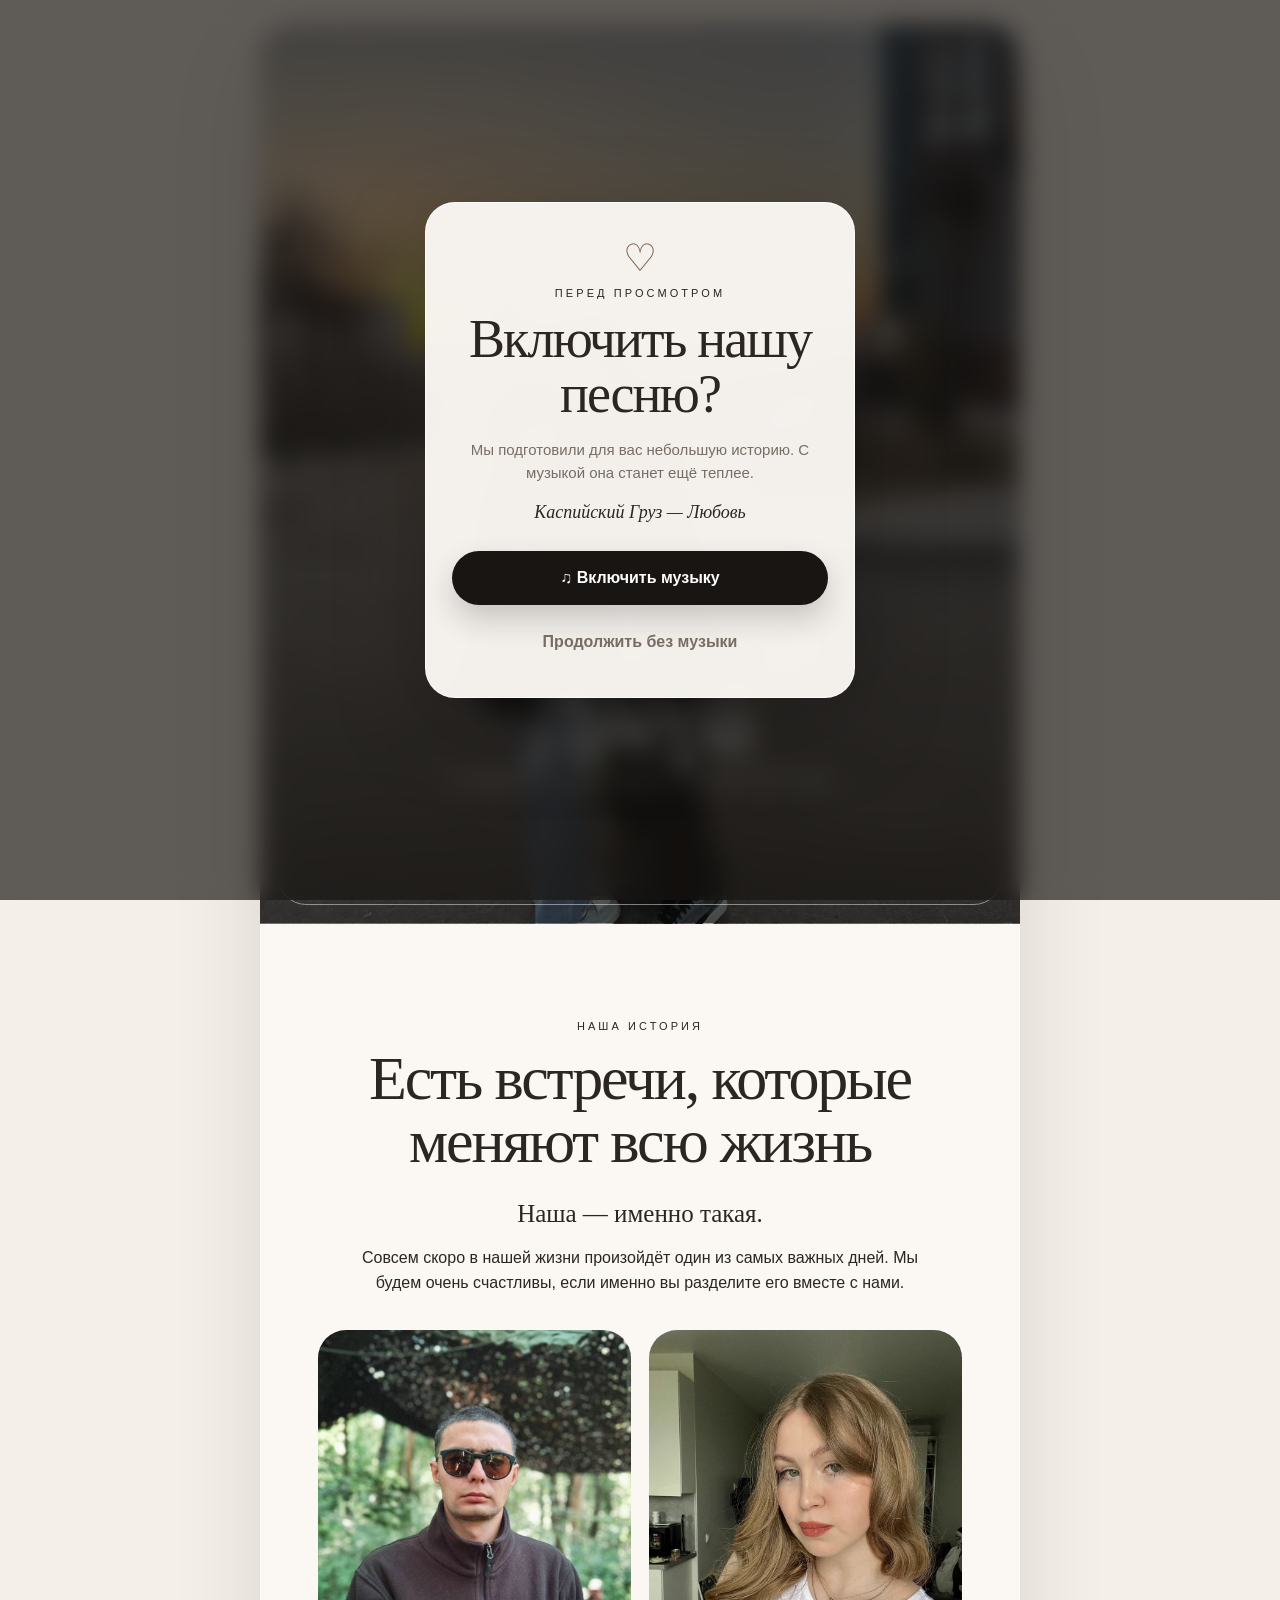
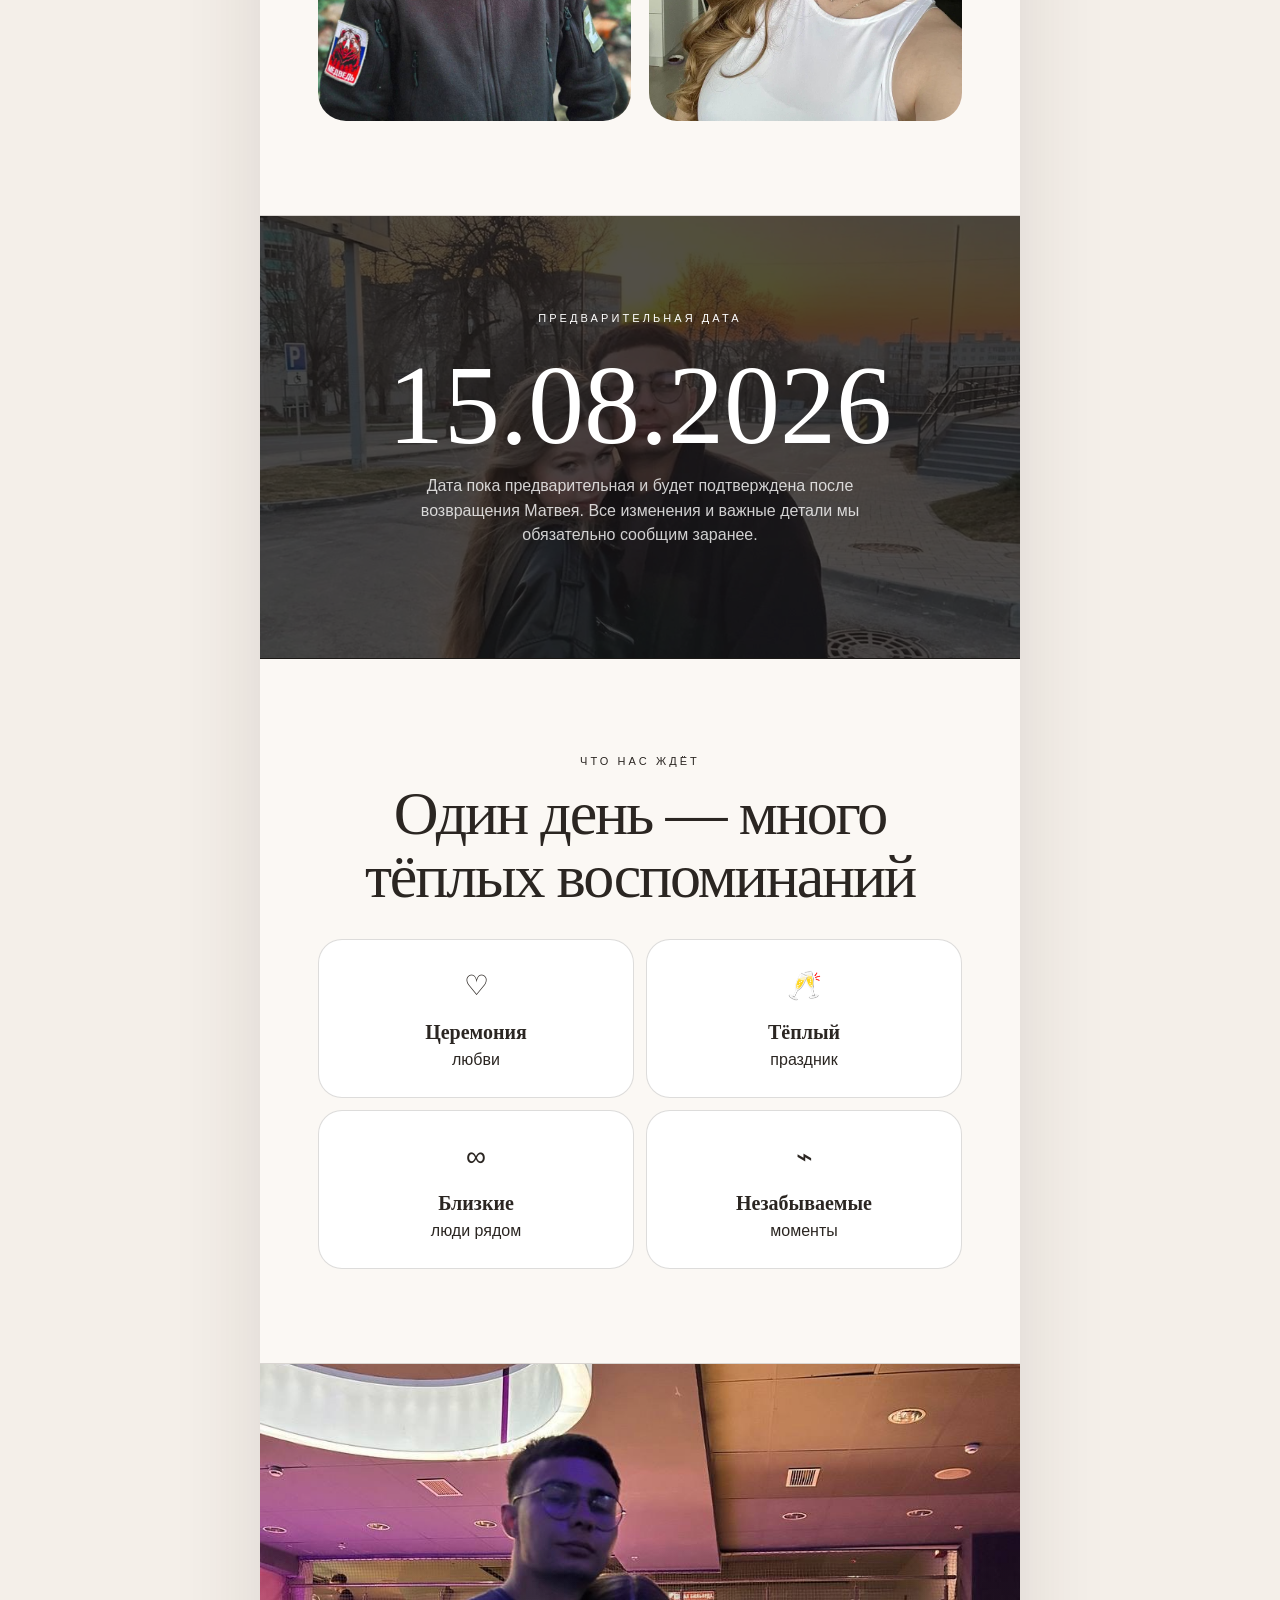
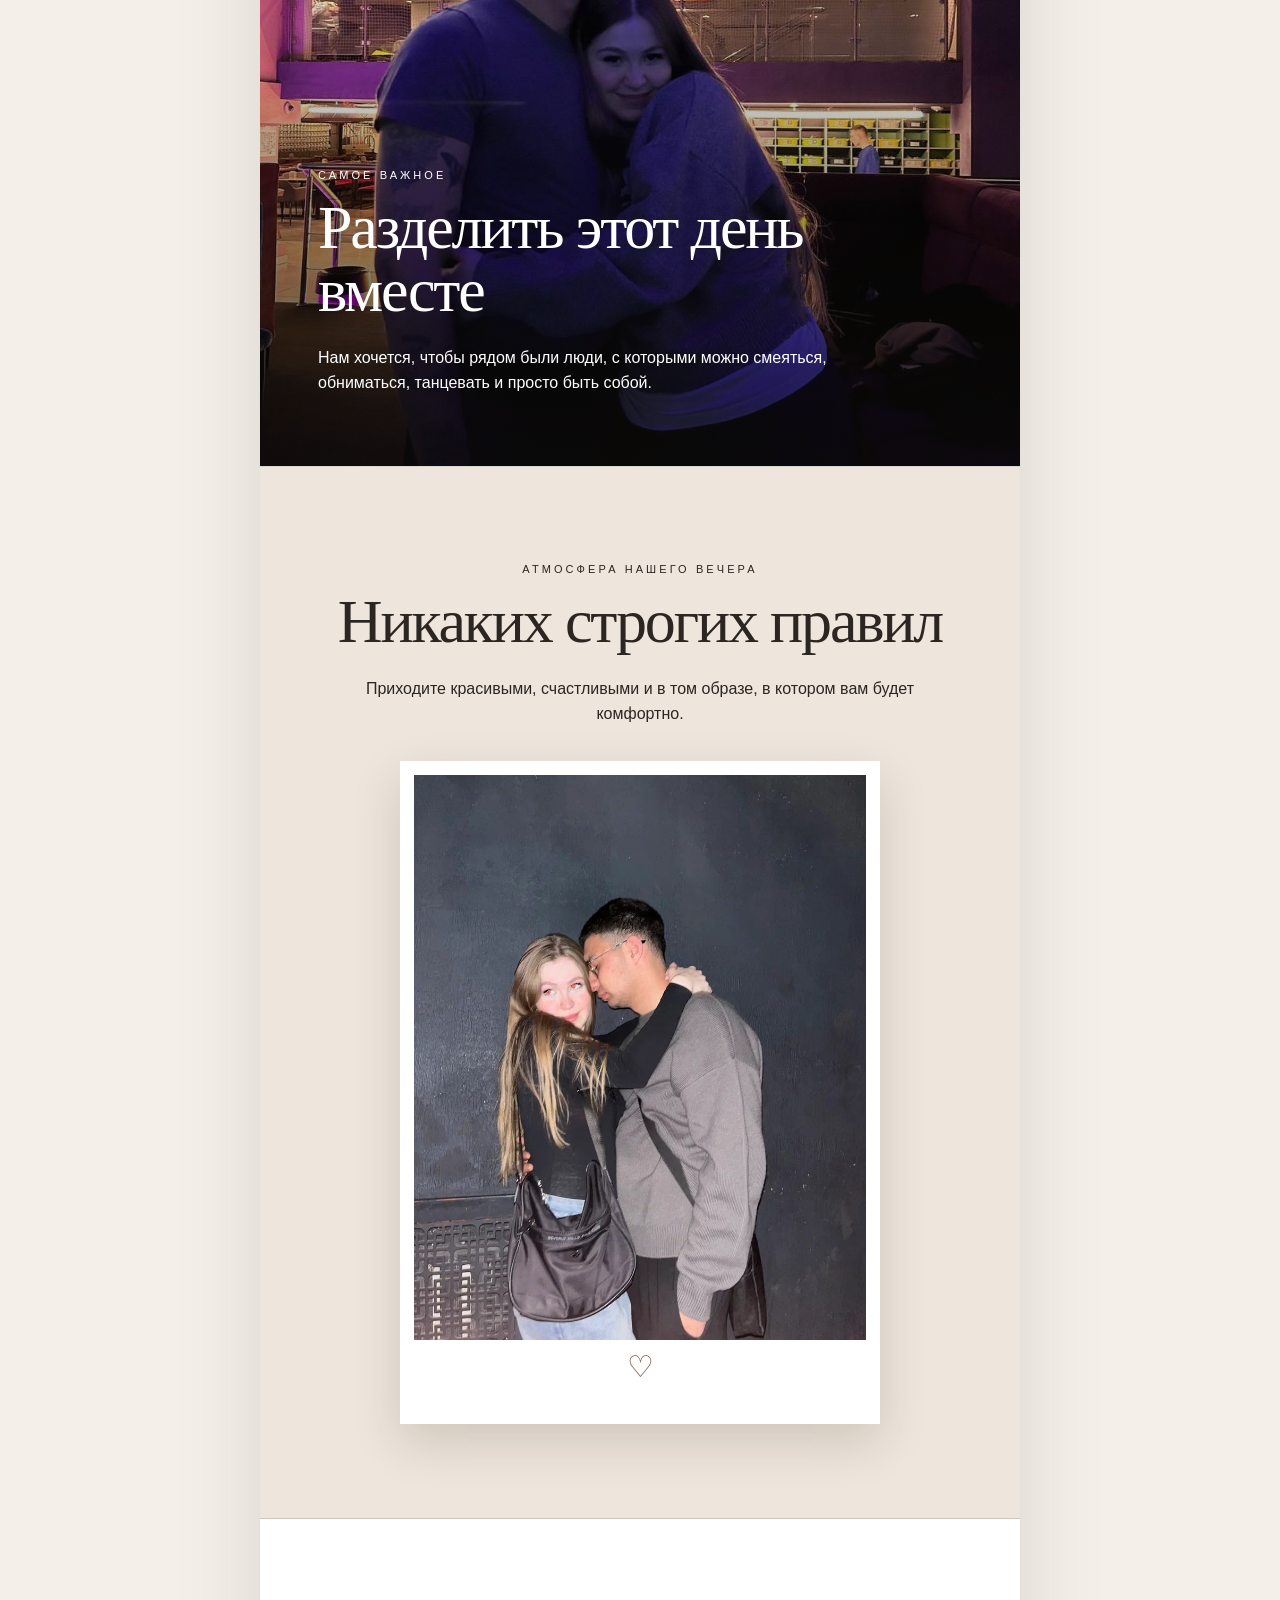
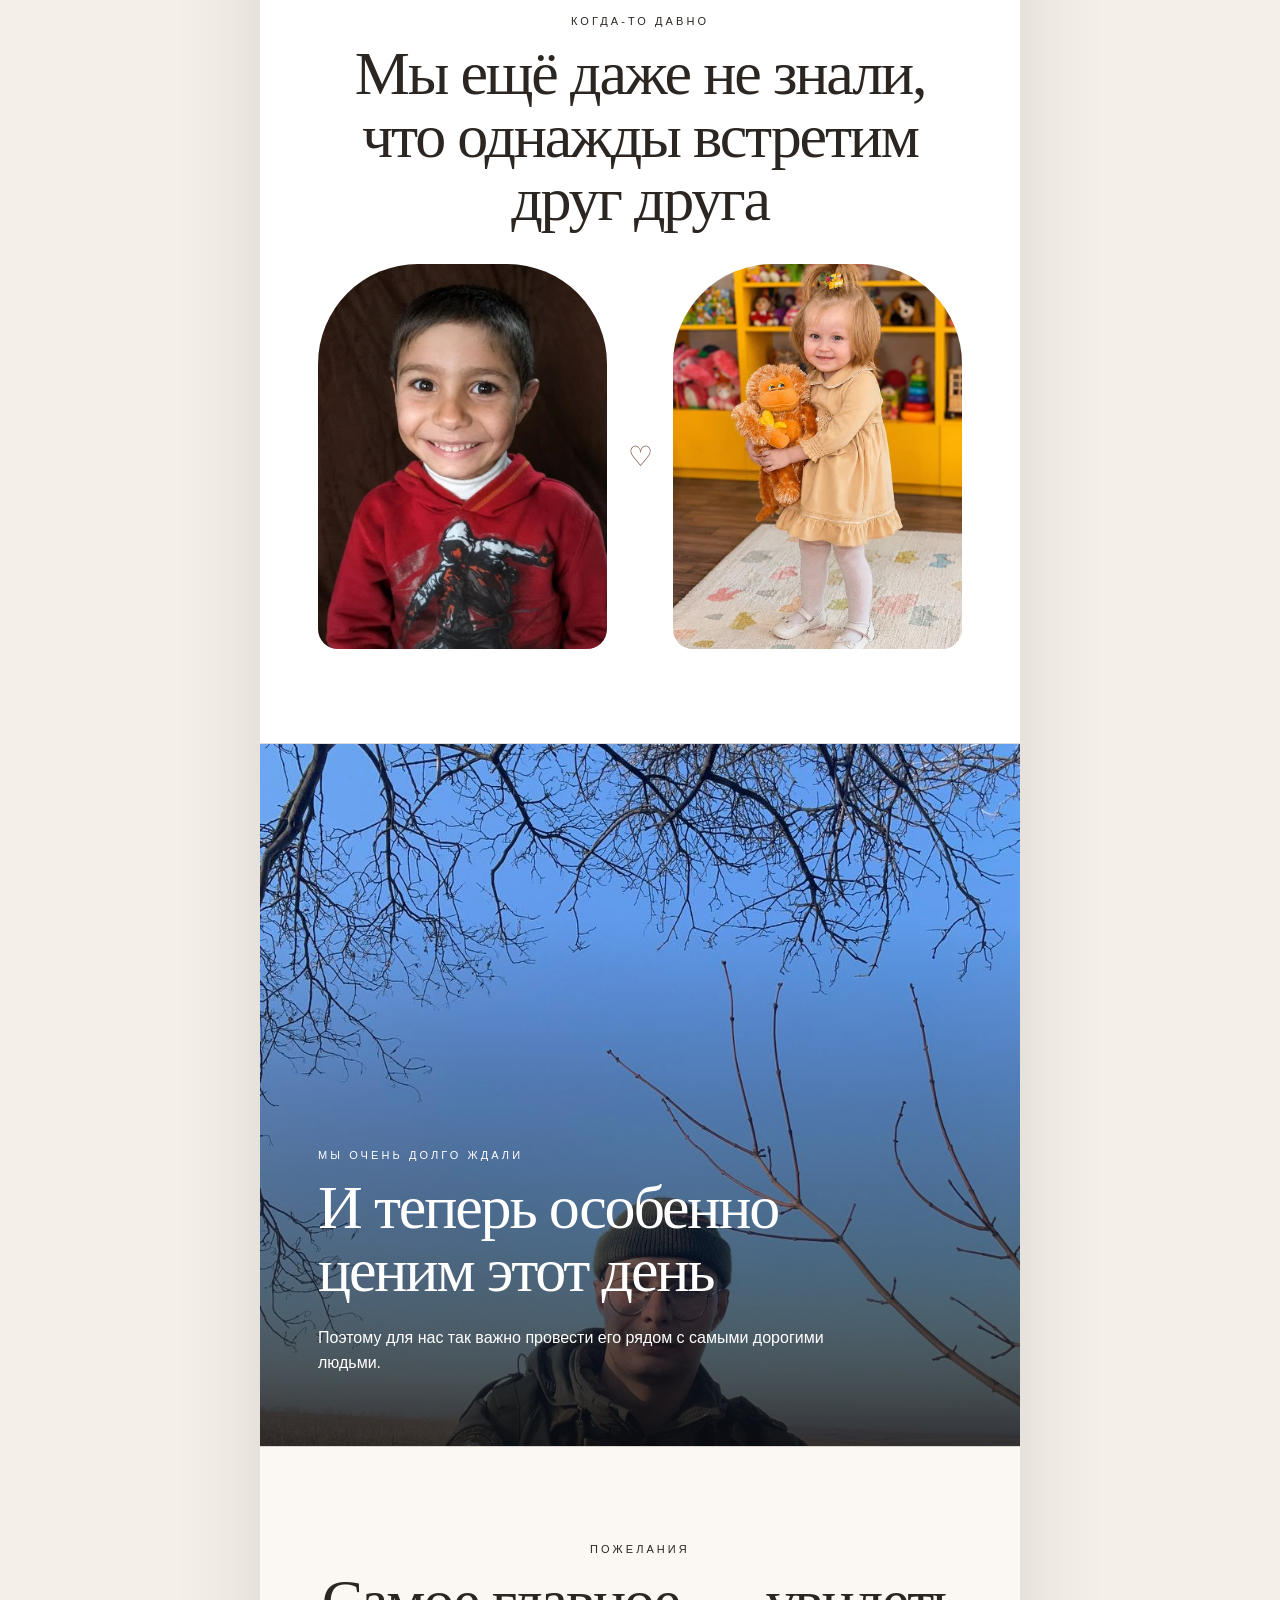
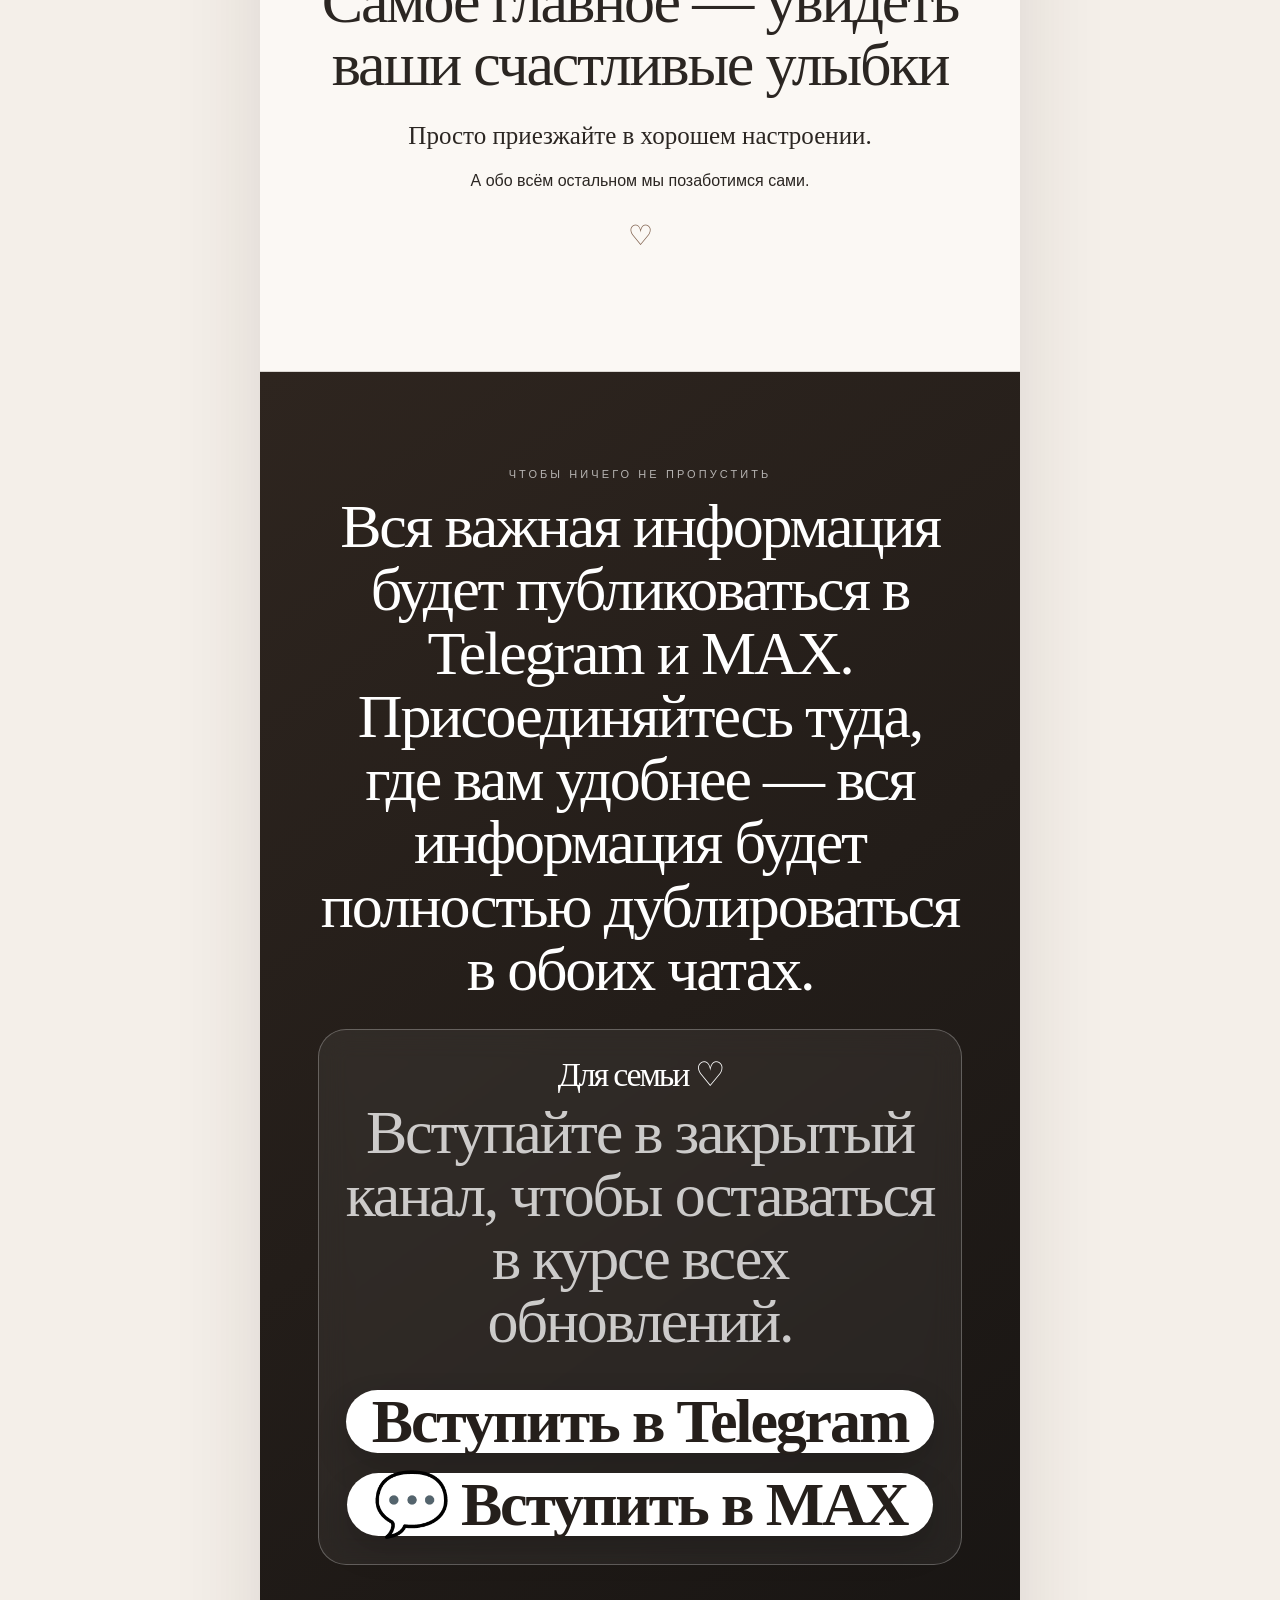
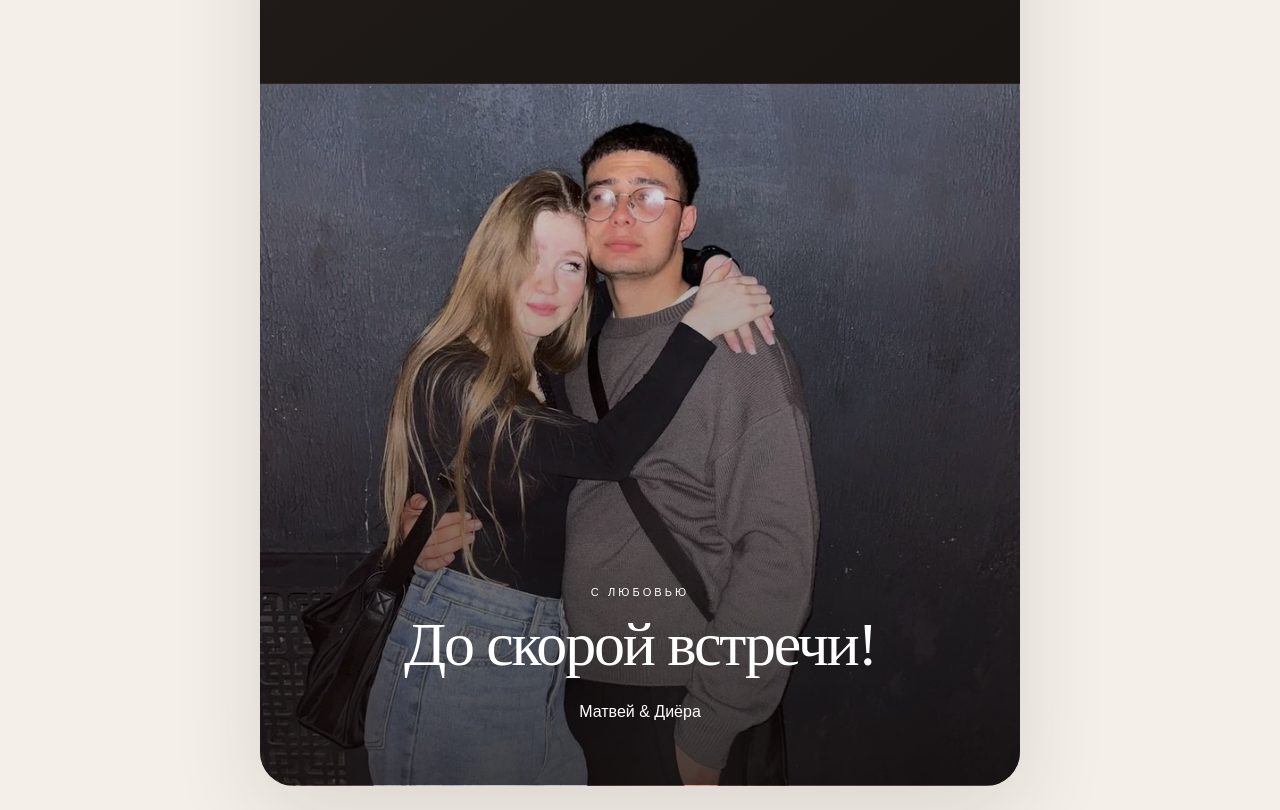
==== commit 0543001d: "Add files via upload" ====
--- a/family.html
+++ b/family.html
@@ -108,12 +108,12 @@
 
 <section class="telegram">
   <div class="kicker reveal">Чтобы ничего не пропустить</div>
-  <h2 class="reveal">Вся важная информация будет в Telegram</h2>
-  <p class="reveal">Там появятся подтверждённая дата, место, программа праздника и все организационные новости.</p>
+  <h2 class="reveal">Вся важная информация будет публиковаться в Telegram и MAX.<br>Присоединяйтесь туда, где вам удобнее — вся информация будет полностью дублироваться в обоих чатах.</p>
   <div class="tg-card reveal">
     <div class="tg-title">Для семьи ♡</div>
     <p>Вступайте в закрытый канал, чтобы оставаться в курсе всех обновлений.</p>
     <a class="button" href="https://t.me/+xcPd5qS7bI0xNzBi" target="_blank" rel="noopener">Вступить в Telegram</a>
+<a href="https://max.ru/join/5IiRTdpzCDIQ6MiGgfufh-exvg2EiFJ-7QoZcJ_1bf8" class="button">💬 Вступить в MAX</a>
   </div>
 </section>
 
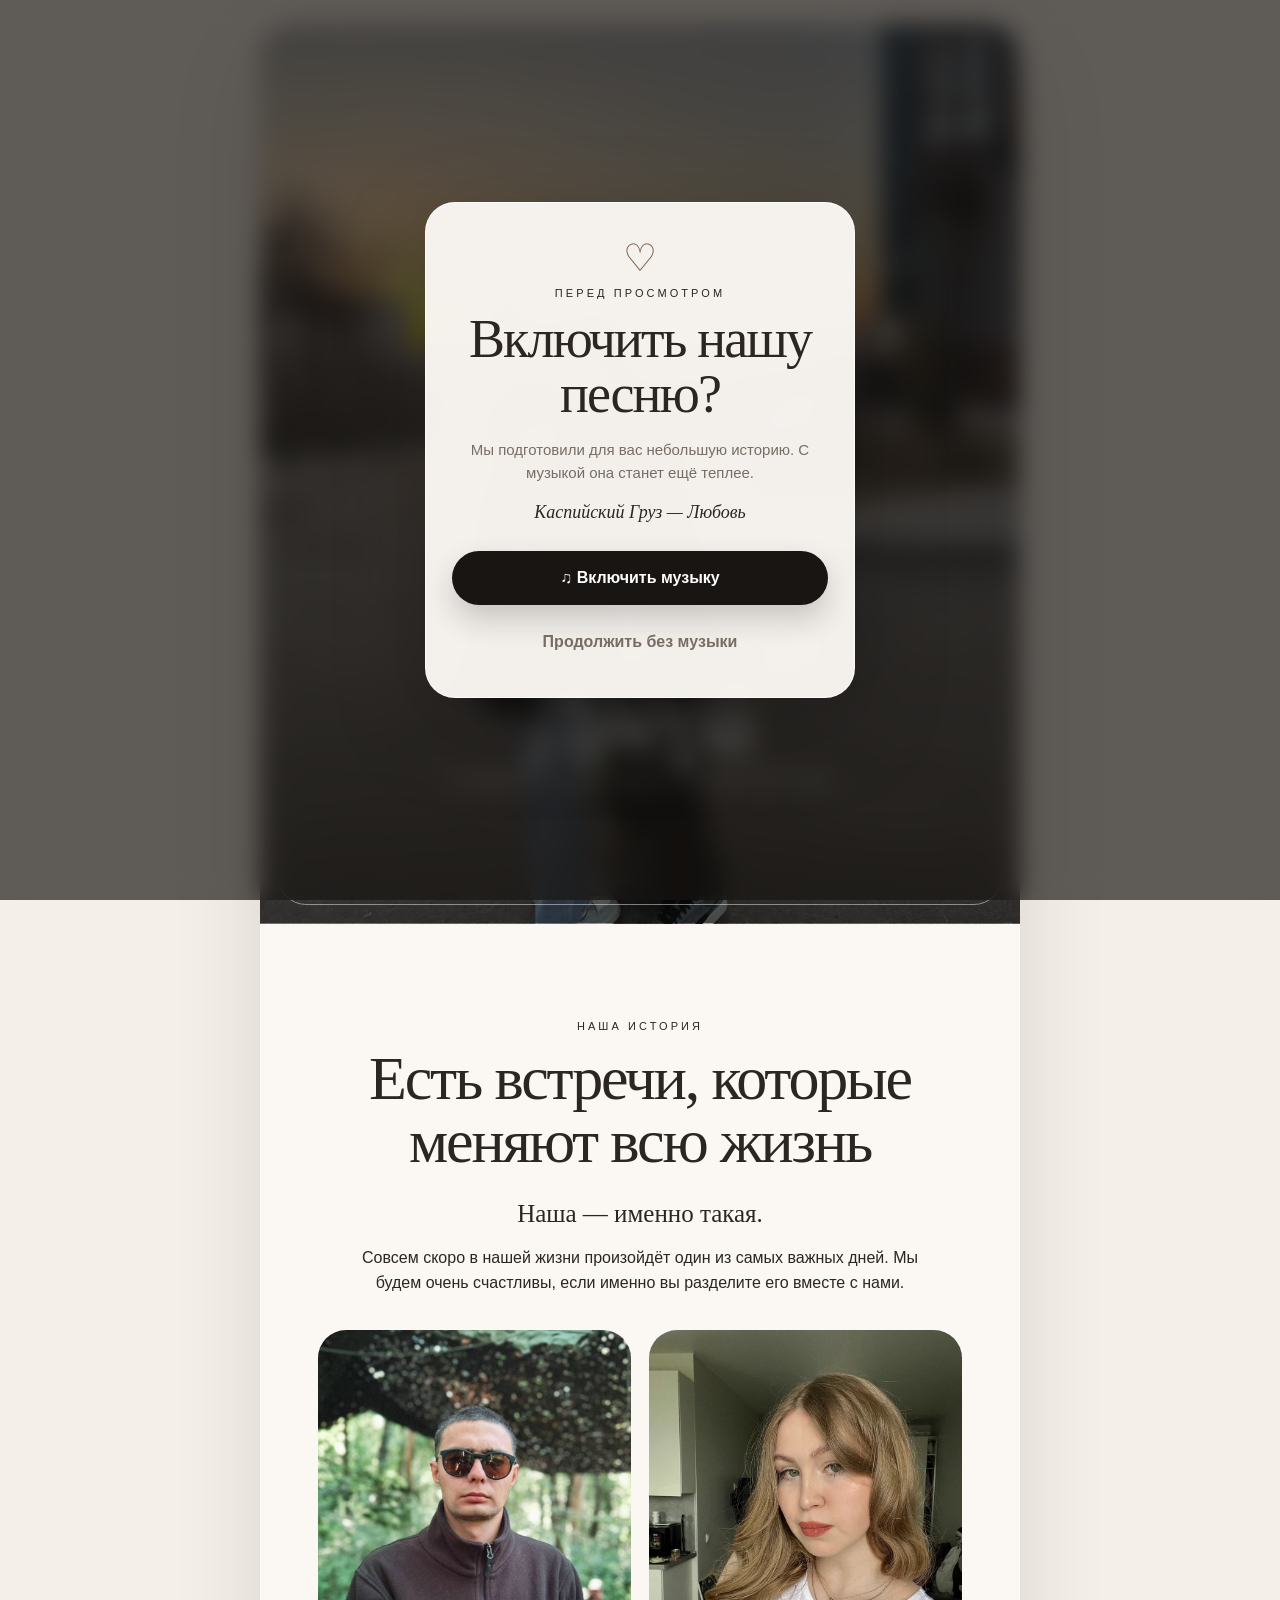
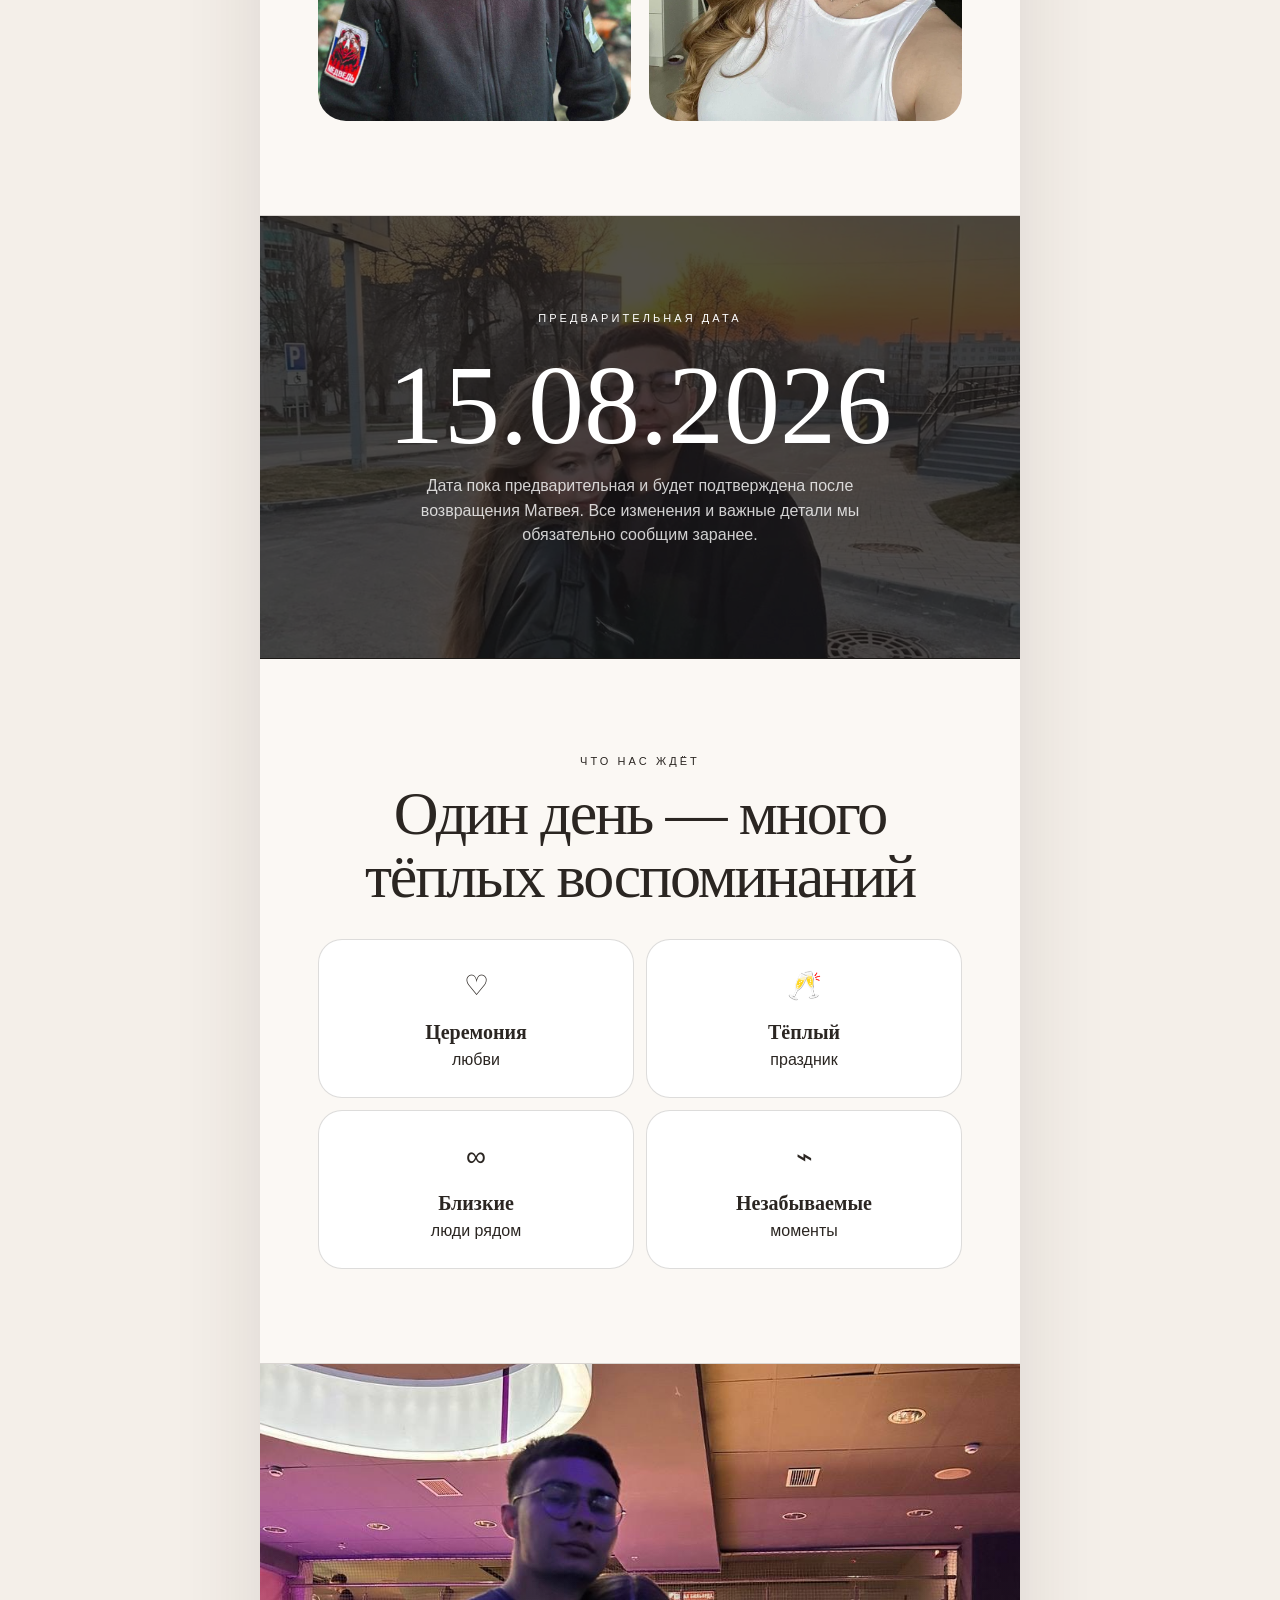
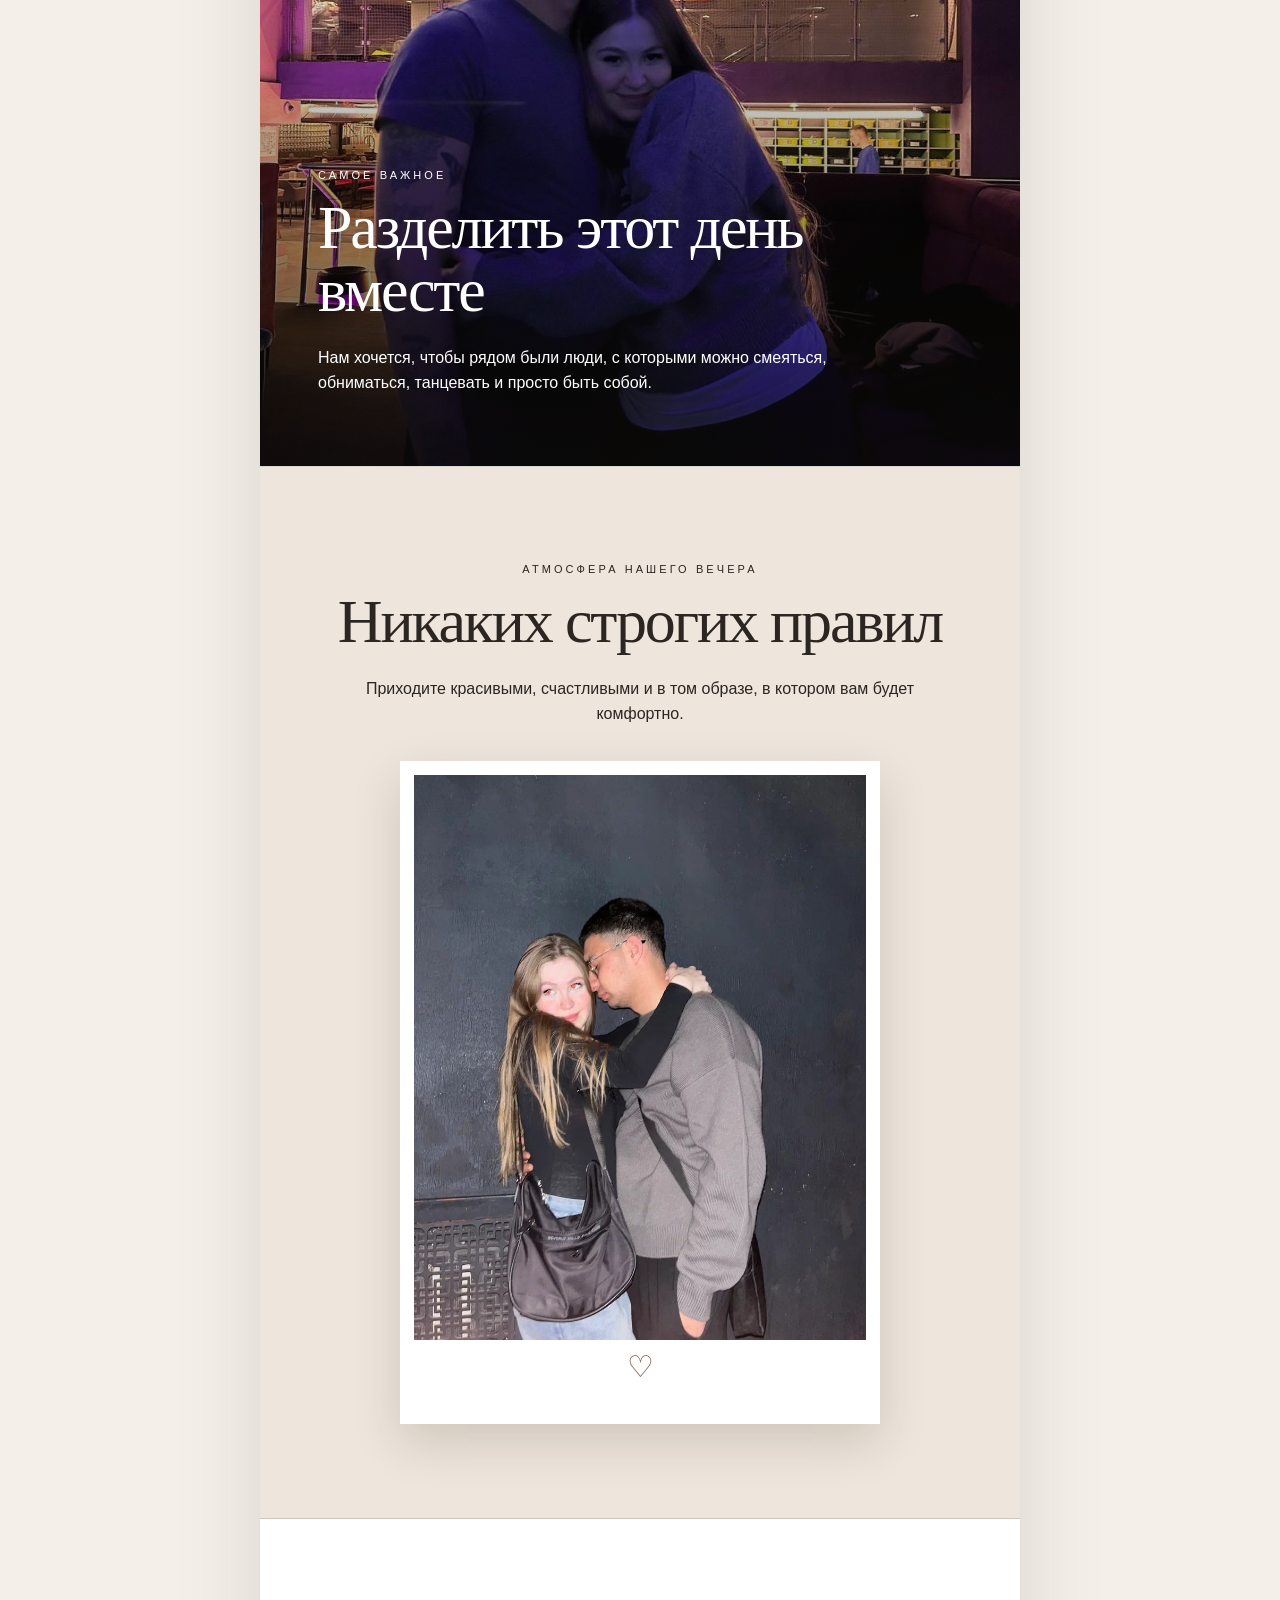
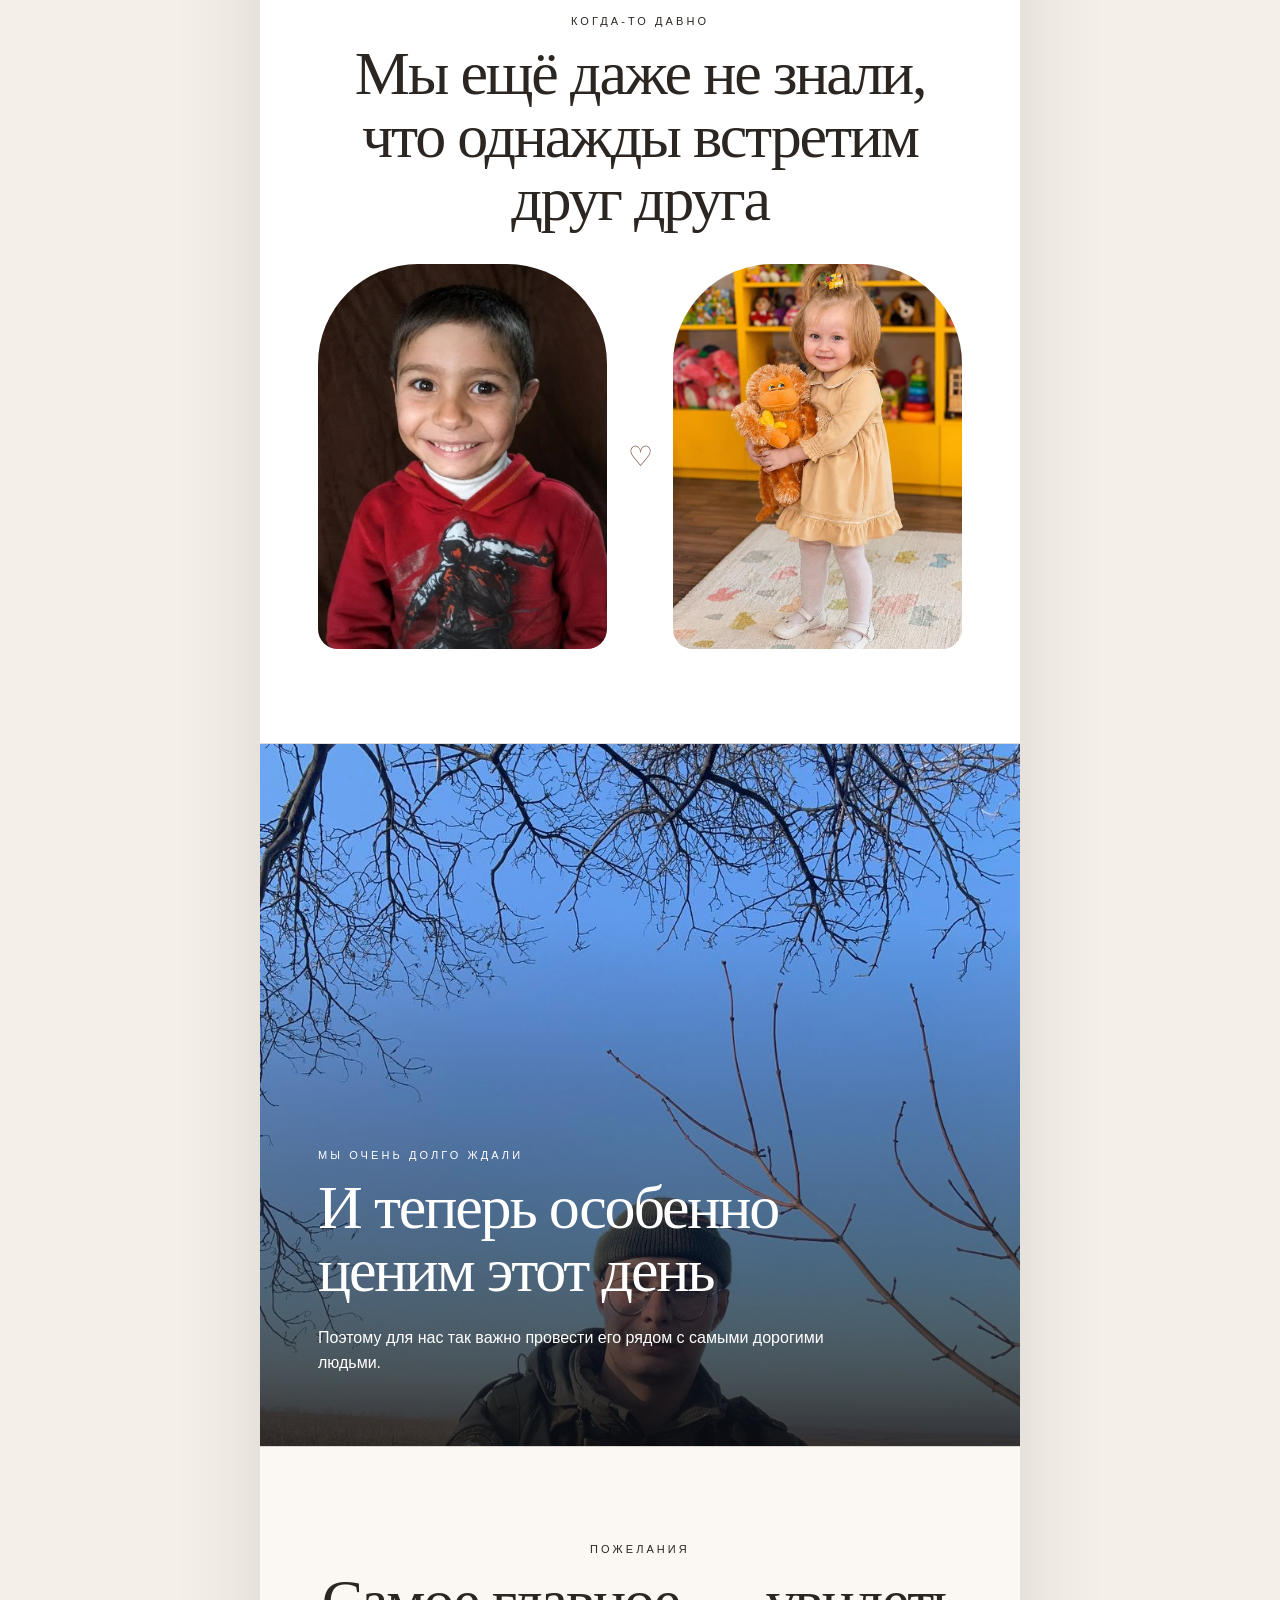
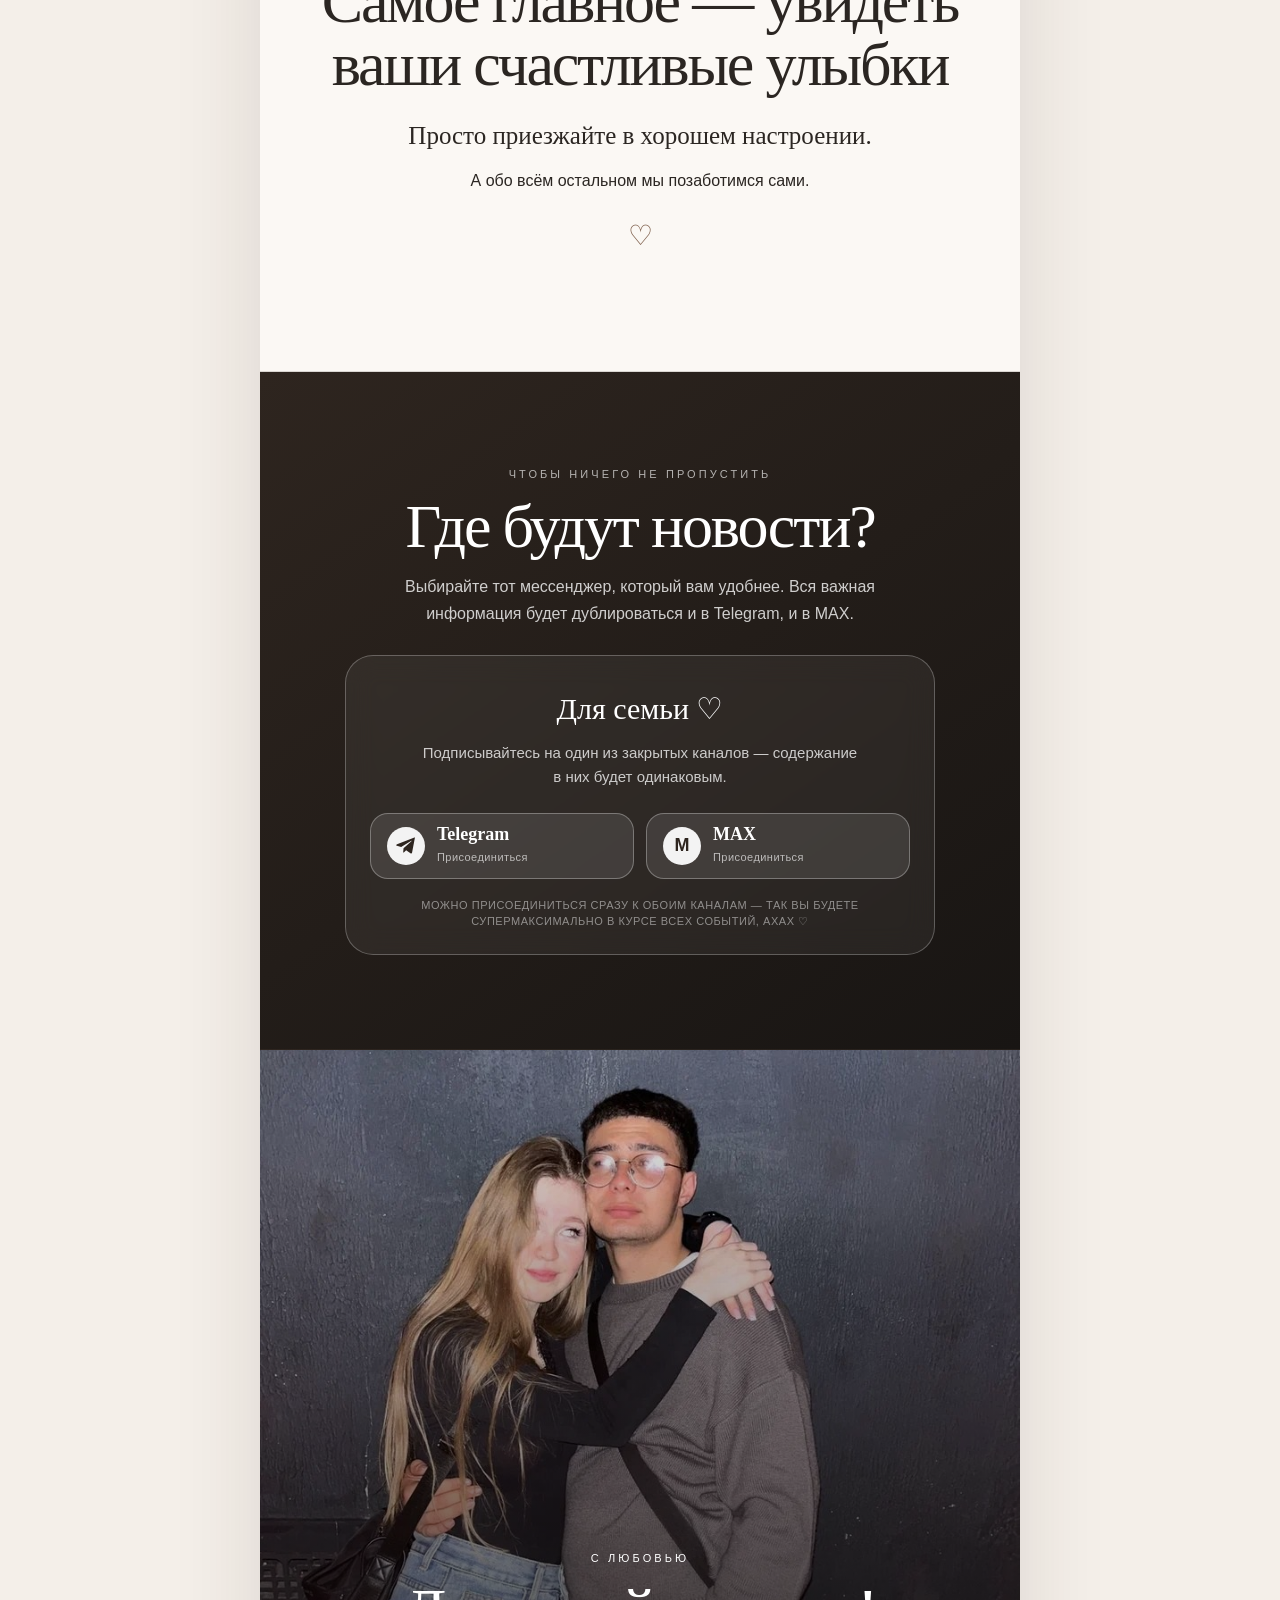
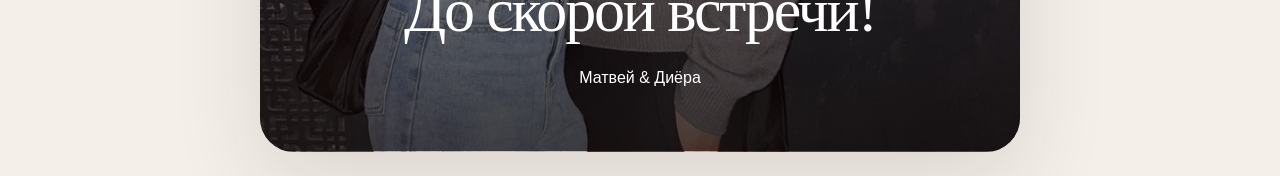
==== commit 9f8540ff: "Add files via upload" ====
--- a/family.html
+++ b/family.html
@@ -108,12 +108,24 @@
 
 <section class="telegram">
   <div class="kicker reveal">Чтобы ничего не пропустить</div>
-  <h2 class="reveal">Вся важная информация будет публиковаться в Telegram и MAX.<br>Присоединяйтесь туда, где вам удобнее — вся информация будет полностью дублироваться в обоих чатах.</p>
-  <div class="tg-card reveal">
-    <div class="tg-title">Для семьи ♡</div>
-    <p>Вступайте в закрытый канал, чтобы оставаться в курсе всех обновлений.</p>
-    <a class="button" href="https://t.me/+xcPd5qS7bI0xNzBi" target="_blank" rel="noopener">Вступить в Telegram</a>
-<a href="https://max.ru/join/5IiRTdpzCDIQ6MiGgfufh-exvg2EiFJ-7QoZcJ_1bf8" class="button">💬 Вступить в MAX</a>
+  <h2 class="reveal">Где будут новости?</h2>
+  <p class="messenger-intro reveal">Выбирайте тот мессенджер, который вам удобнее. Вся важная информация будет дублироваться и в Telegram, и в MAX.</p>
+  <div class="tg-card messenger-card reveal">
+    <div class="tg-title">Для семьи <span aria-hidden="true">♡</span></div>
+    <p>Подписывайтесь на один из закрытых каналов — содержание в них будет одинаковым.</p>
+    <div class="messenger-actions">
+      <a class="messenger-button" href="https://t.me/+xcPd5qS7bI0xNzBi" target="_blank" rel="noopener" aria-label="Вступить в Telegram">
+        <span class="messenger-icon" aria-hidden="true">
+          <svg viewBox="0 0 24 24" role="img"><path d="M21.6 3.2 18.4 20c-.2 1.2-.9 1.5-1.9.9l-4.9-3.6-2.4 2.3c-.3.3-.5.5-1 .5l.4-5 9-8.1c.4-.4-.1-.6-.6-.2L5.9 13.8 1 12.3c-1.1-.3-1.1-1.1.2-1.6L20.3 3c.9-.3 1.6.2 1.3.2Z"/></svg>
+        </span>
+        <span><strong>Telegram</strong><small>Присоединиться</small></span>
+      </a>
+      <a class="messenger-button" href="https://max.ru/join/5IiRTdpzCDIQ6MiGgfufh-exvg2EiFJ-7QoZcJ_1bf8" target="_blank" rel="noopener" aria-label="Вступить в MAX">
+        <span class="messenger-icon max-icon" aria-hidden="true">M</span>
+        <span><strong>MAX</strong><small>Присоединиться</small></span>
+      </a>
+    </div>
+    <div class="messenger-note">Можно присоединиться сразу к обоим каналам — так вы будете супермаксимально в курсе всех событий, ахах ♡</div>
   </div>
 </section>
 
--- a/styles.css
+++ b/styles.css
@@ -156,3 +156,34 @@
   .music-toggle{width:48px;padding:0;justify-content:center}
   .music-toggle-label{display:none}
 }
+
+/* Telegram + MAX block */
+.telegram h2{margin-bottom:16px}
+.messenger-intro{max-width:540px;font-size:16px;line-height:1.65;color:rgba(255,255,255,.78)!important}
+.messenger-card{max-width:590px;margin-left:auto;margin-right:auto;padding:30px 24px 24px}
+.messenger-card .tg-title{font-size:30px}
+.messenger-card>p{max-width:440px;font-size:15px;line-height:1.6;margin-bottom:0}
+.messenger-actions{display:grid;grid-template-columns:repeat(2,minmax(0,1fr));gap:12px;margin-top:24px}
+.messenger-button{display:flex;align-items:center;gap:12px;min-height:66px;padding:10px 16px;border:1px solid rgba(255,255,255,.3);border-radius:18px;background:rgba(255,255,255,.1);color:#fff;text-decoration:none;text-align:left;transition:transform .2s ease,background .2s ease,border-color .2s ease}
+.messenger-button:hover{transform:translateY(-2px);background:rgba(255,255,255,.16);border-color:rgba(255,255,255,.48)}
+.messenger-icon{width:38px;height:38px;flex:0 0 38px;display:grid;place-items:center;border-radius:50%;background:rgba(255,255,255,.94);color:#2e251f}
+.messenger-icon svg{width:21px;height:21px;fill:currentColor}
+.max-icon{font-family:Arial,sans-serif;font-size:18px;font-weight:800}
+.messenger-button strong{display:block;font-family:Georgia,"Times New Roman",serif;font-size:18px;line-height:1.1;font-weight:600}
+.messenger-button small{display:block;margin-top:4px;color:rgba(255,255,255,.65);font-size:11px;letter-spacing:.04em}
+.messenger-note{margin-top:18px;font-size:11px;line-height:1.5;letter-spacing:.05em;text-transform:uppercase;color:rgba(255,255,255,.48)}
+@media(max-width:520px){
+  .telegram{padding-left:18px;padding-right:18px}
+  .telegram h2{font-size:clamp(36px,11vw,48px)}
+  .messenger-intro{font-size:14px;line-height:1.6}
+  .messenger-card{padding:24px 16px 18px;border-radius:24px}
+  .messenger-card .tg-title{font-size:27px}
+  .messenger-card>p{font-size:13px}
+  .messenger-actions{gap:9px;margin-top:20px}
+  .messenger-button{min-height:60px;padding:9px 11px;gap:9px;border-radius:16px}
+  .messenger-icon{width:32px;height:32px;flex-basis:32px}
+  .messenger-icon svg{width:18px;height:18px}
+  .messenger-button strong{font-size:15px}
+  .messenger-button small{font-size:9px}
+  .messenger-note{font-size:9px;margin-top:14px}
+}
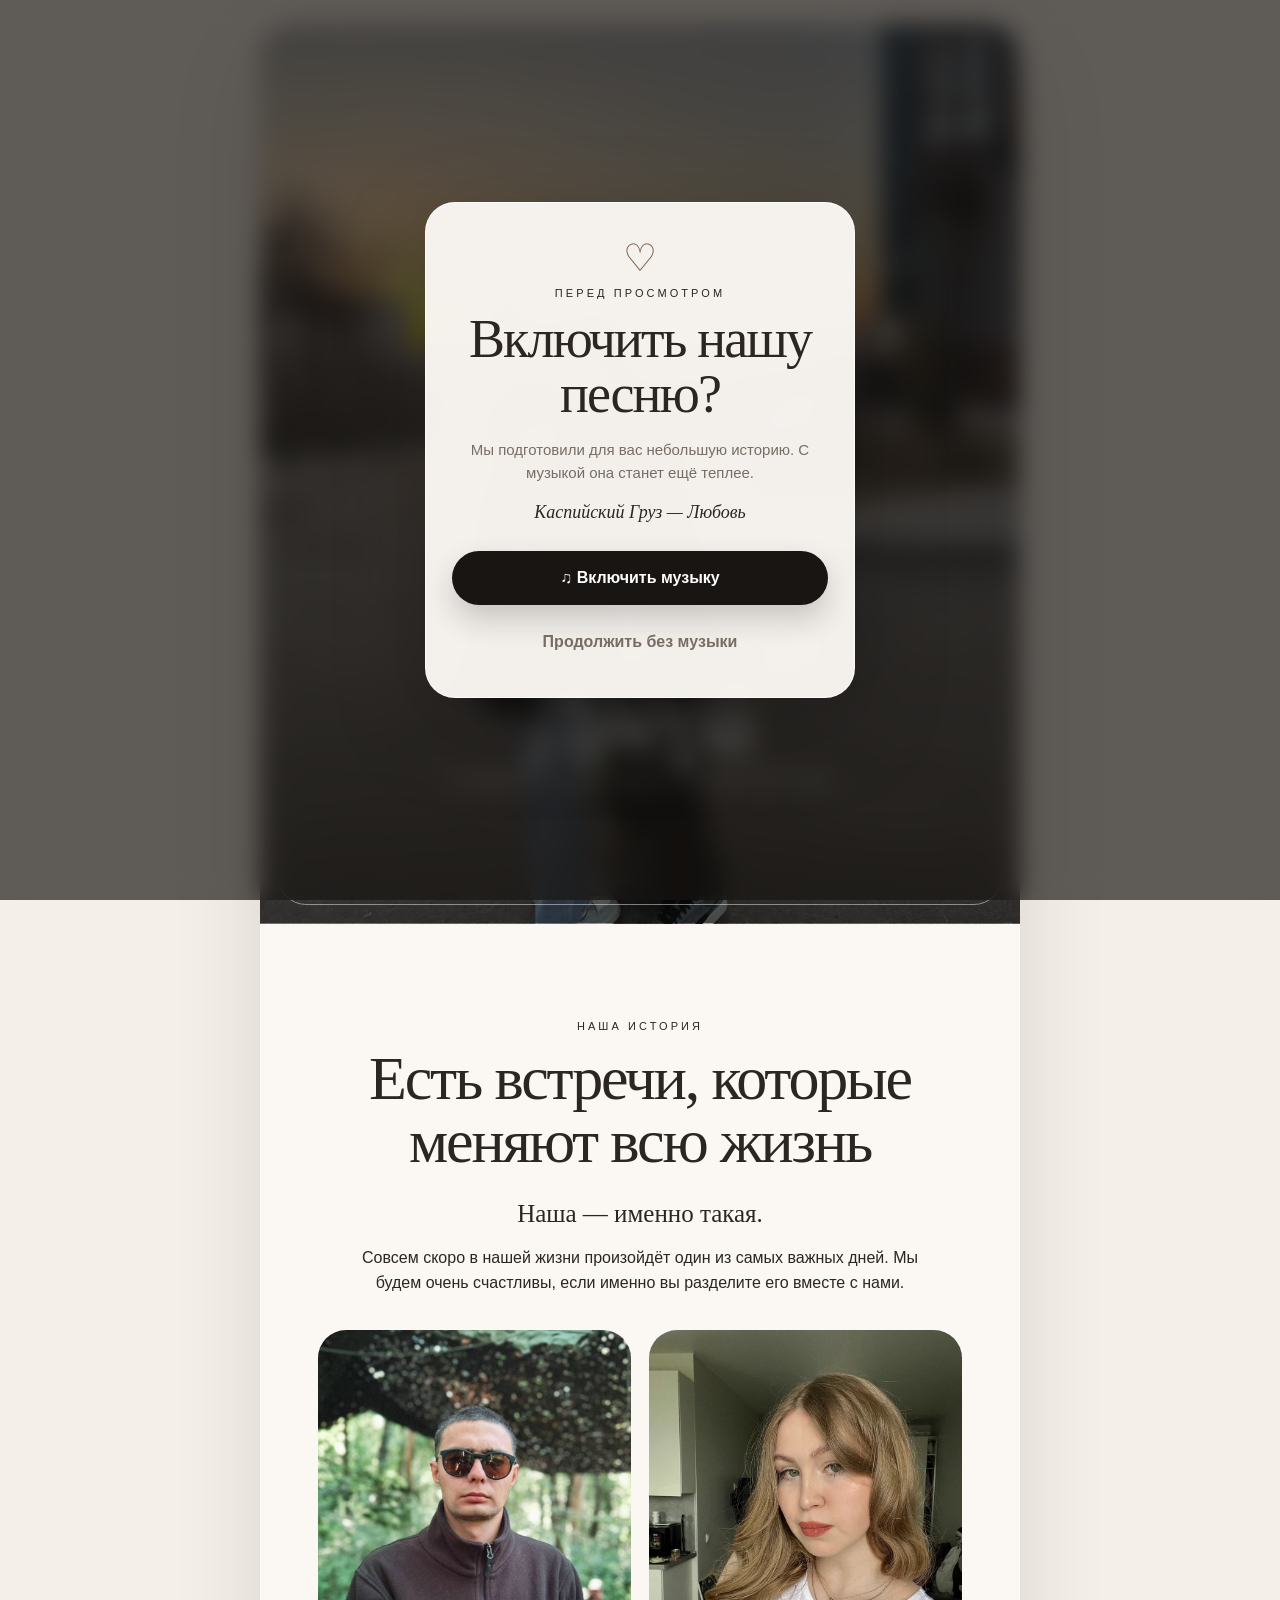
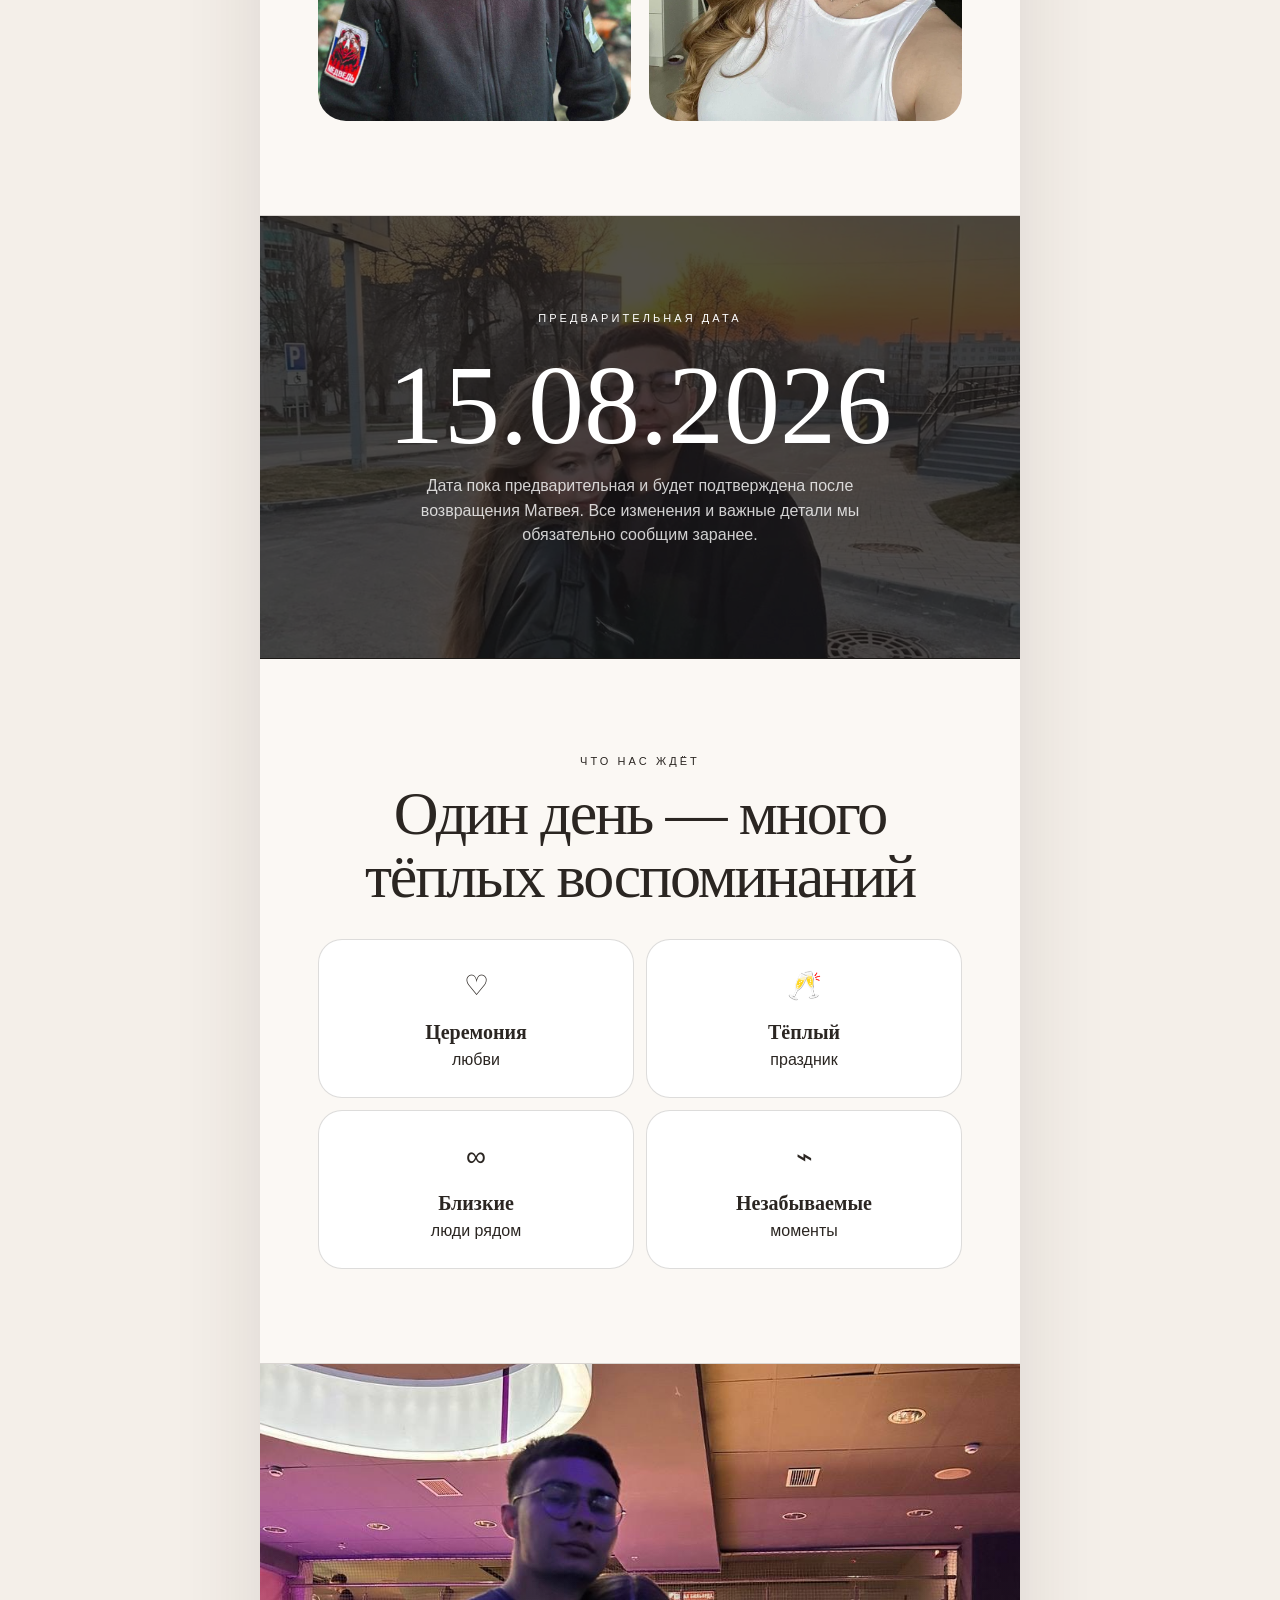
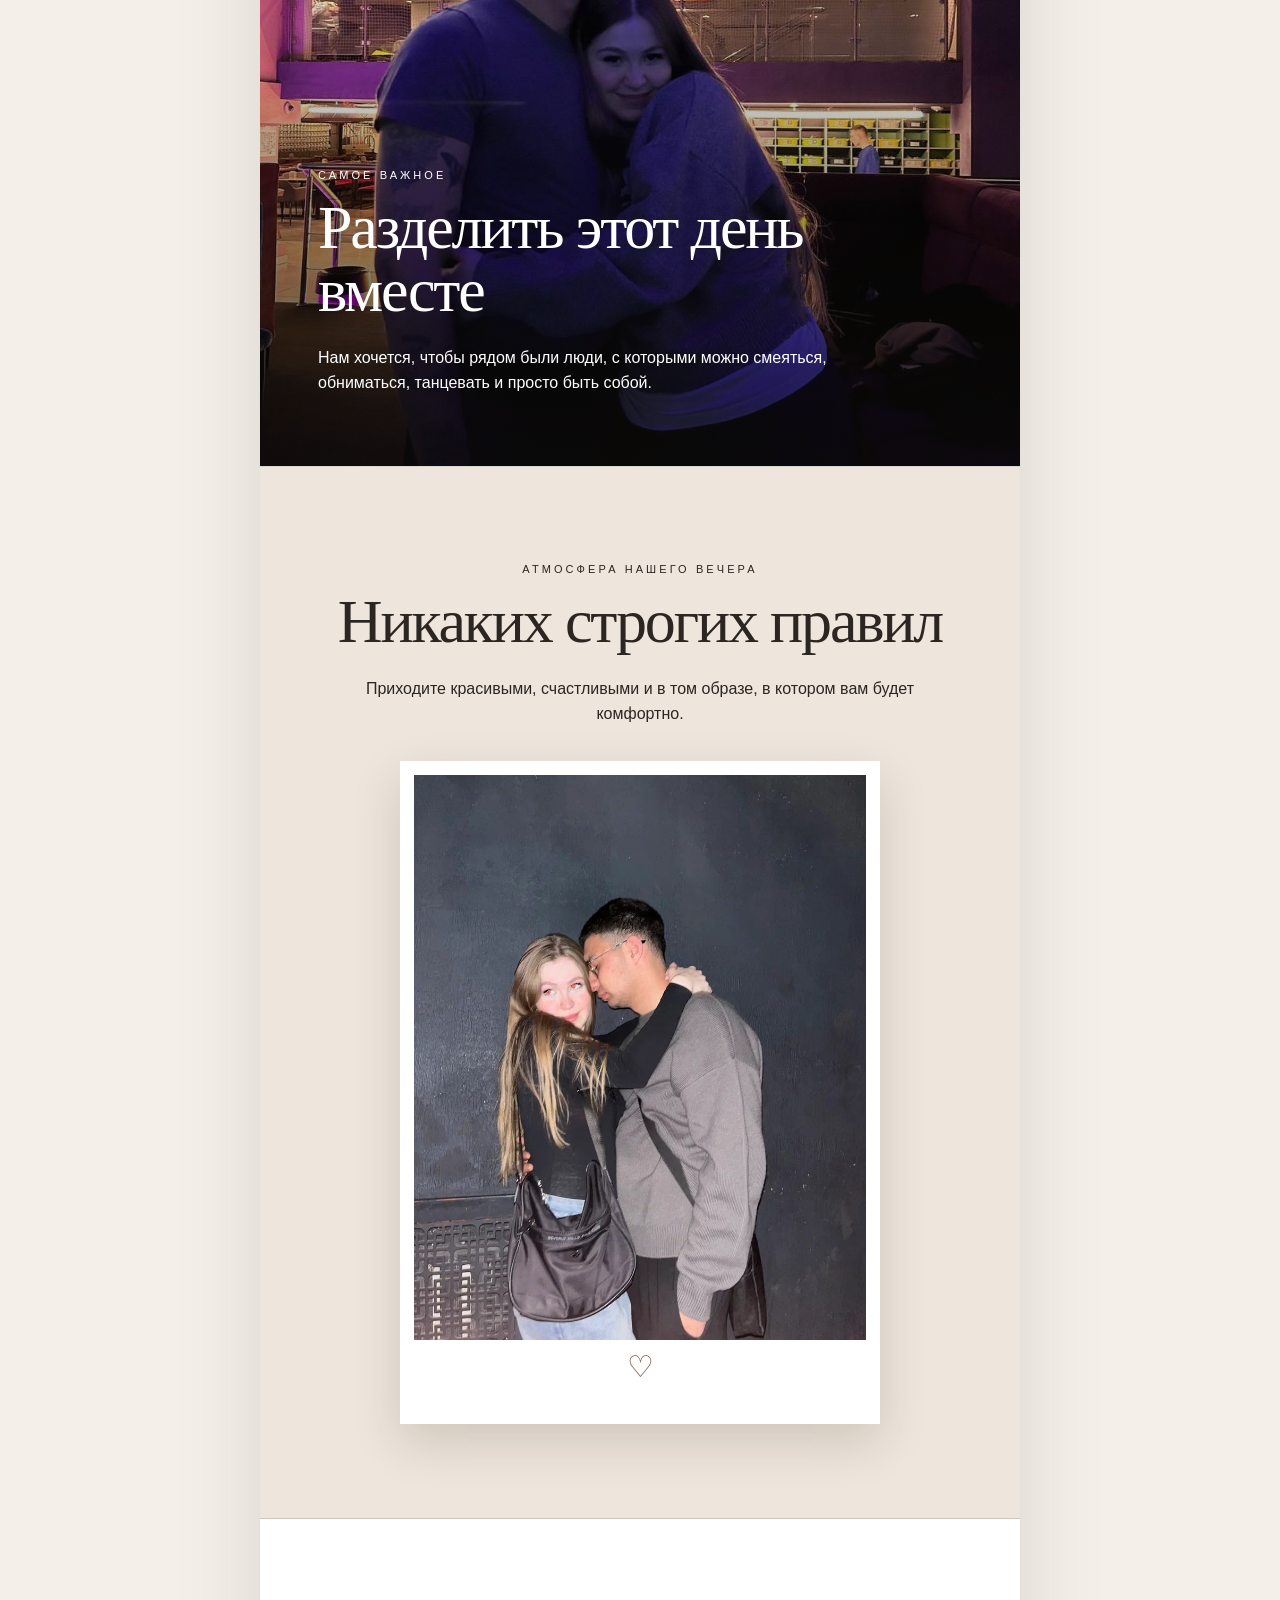
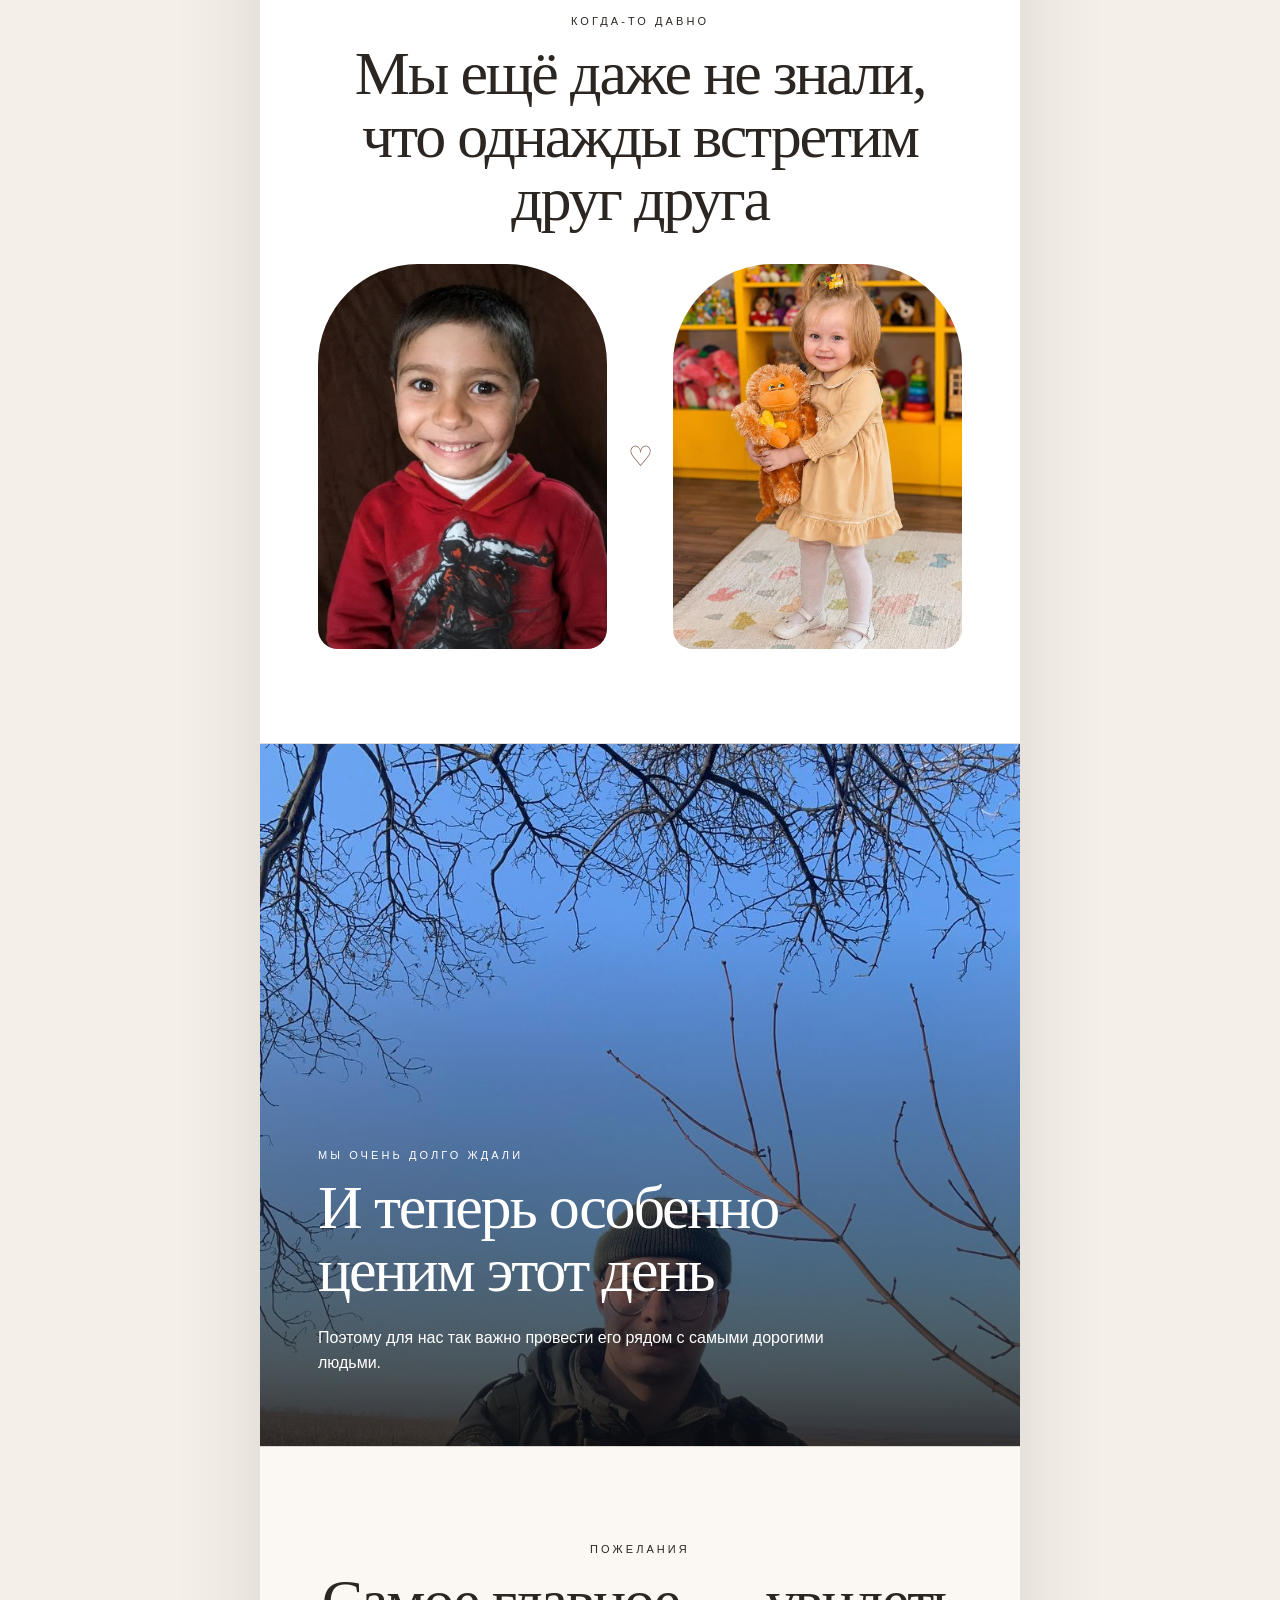
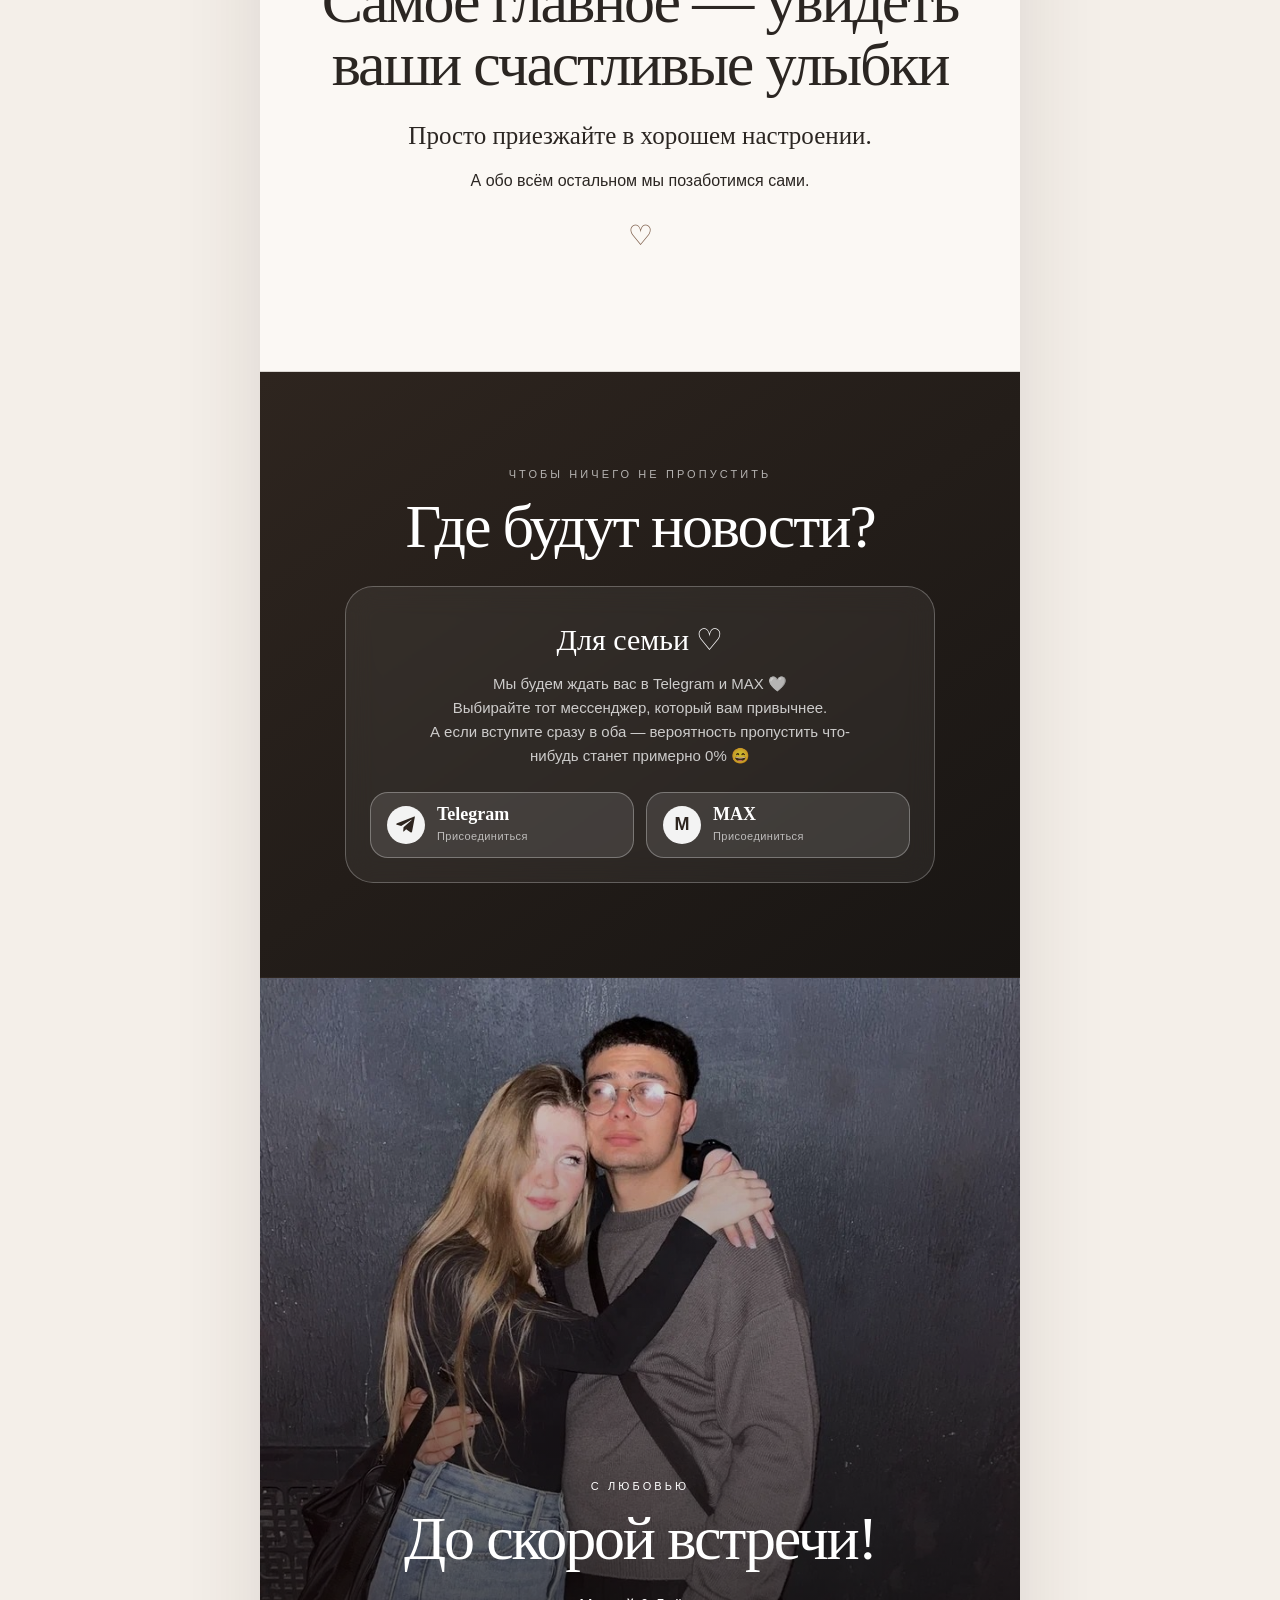
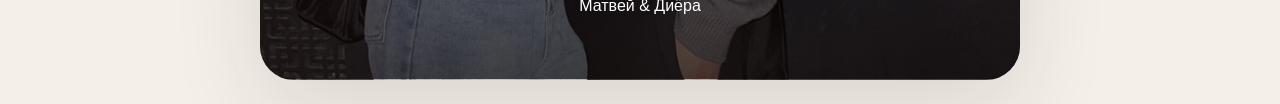
==== commit cb245324: "Add files via upload" ====
--- a/family.html
+++ b/family.html
@@ -109,10 +109,9 @@
 <section class="telegram">
   <div class="kicker reveal">Чтобы ничего не пропустить</div>
   <h2 class="reveal">Где будут новости?</h2>
-  <p class="messenger-intro reveal">Выбирайте тот мессенджер, который вам удобнее. Вся важная информация будет дублироваться и в Telegram, и в MAX.</p>
   <div class="tg-card messenger-card reveal">
     <div class="tg-title">Для семьи <span aria-hidden="true">♡</span></div>
-    <p>Подписывайтесь на один из закрытых каналов — содержание в них будет одинаковым.</p>
+    <p>Мы будем ждать вас в Telegram и MAX 🤍<br>Выбирайте тот мессенджер, который вам привычнее.<br>А если вступите сразу в оба — вероятность пропустить что-нибудь станет примерно 0% 😄</p>
     <div class="messenger-actions">
       <a class="messenger-button" href="https://t.me/+xcPd5qS7bI0xNzBi" target="_blank" rel="noopener" aria-label="Вступить в Telegram">
         <span class="messenger-icon" aria-hidden="true">
@@ -125,7 +124,6 @@
         <span><strong>MAX</strong><small>Присоединиться</small></span>
       </a>
     </div>
-    <div class="messenger-note">Можно присоединиться сразу к обоим каналам — так вы будете супермаксимально в курсе всех событий, ахах ♡</div>
   </div>
 </section>
 
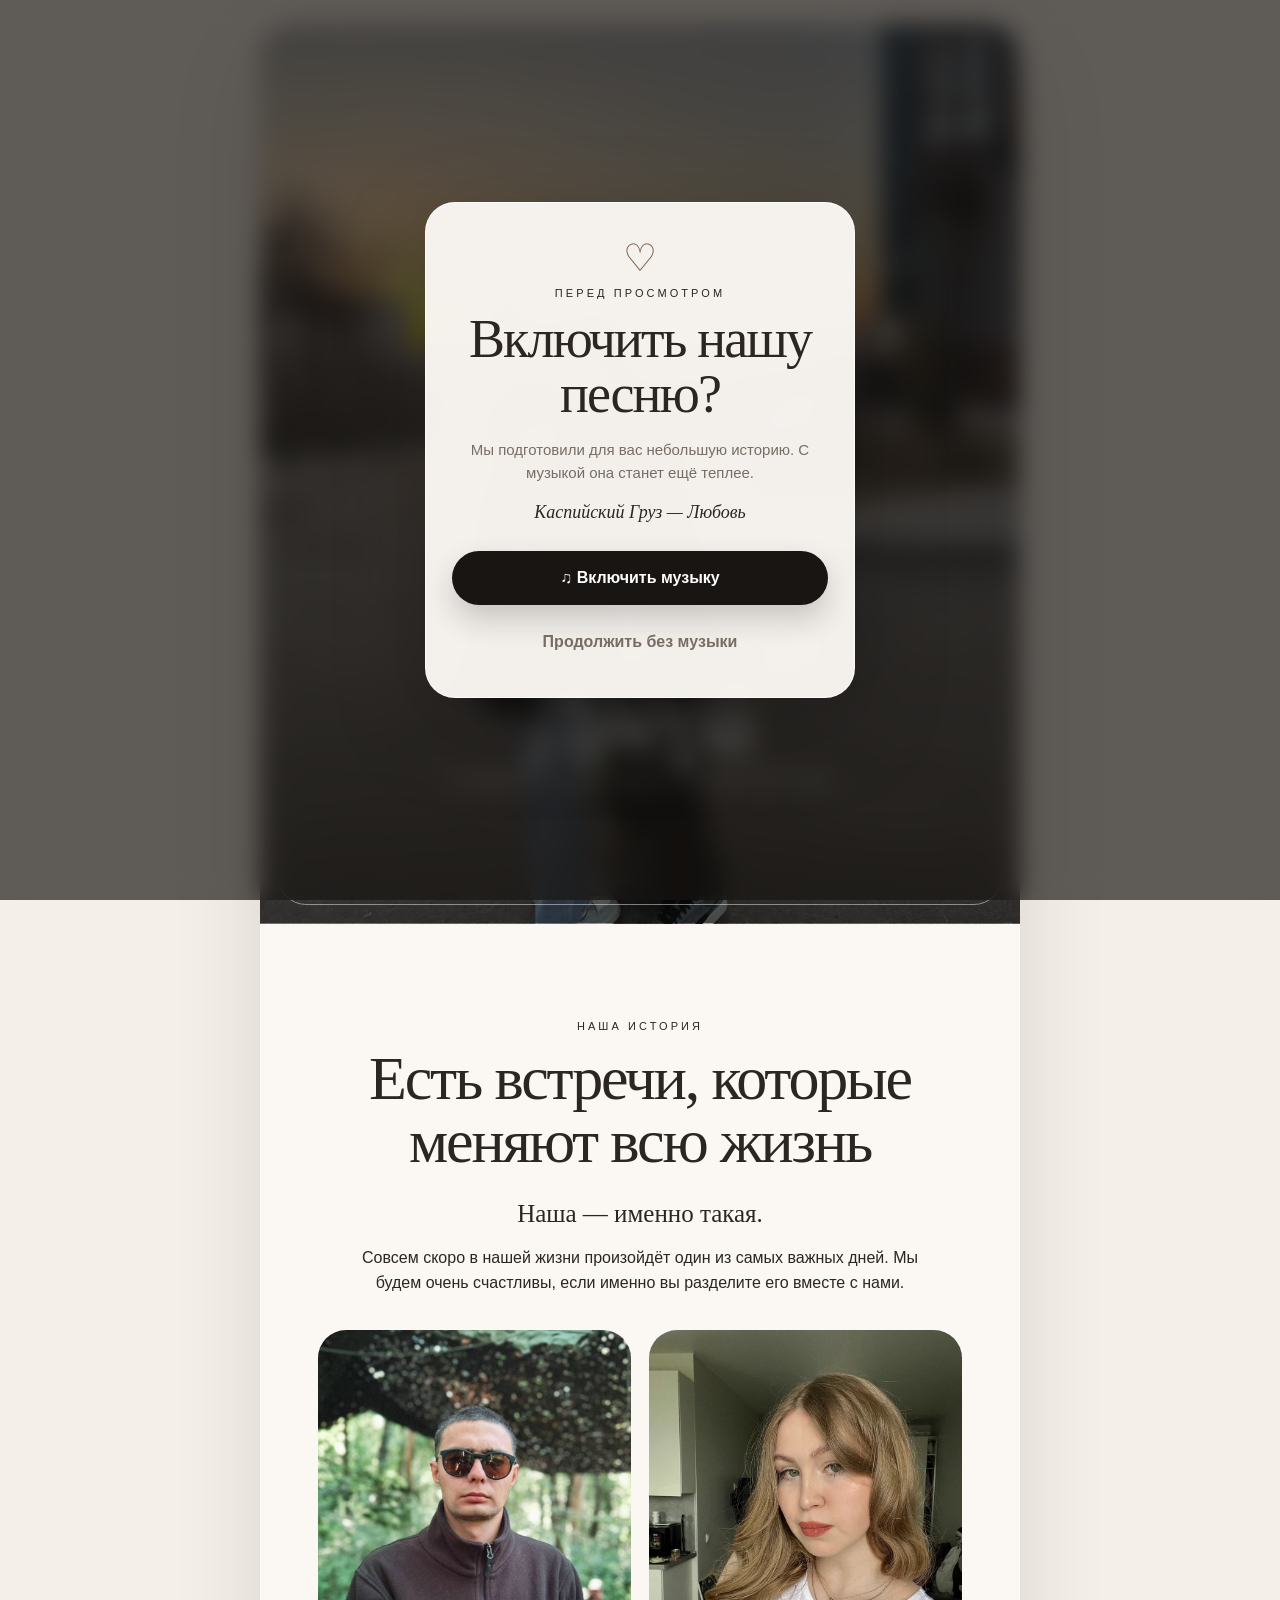
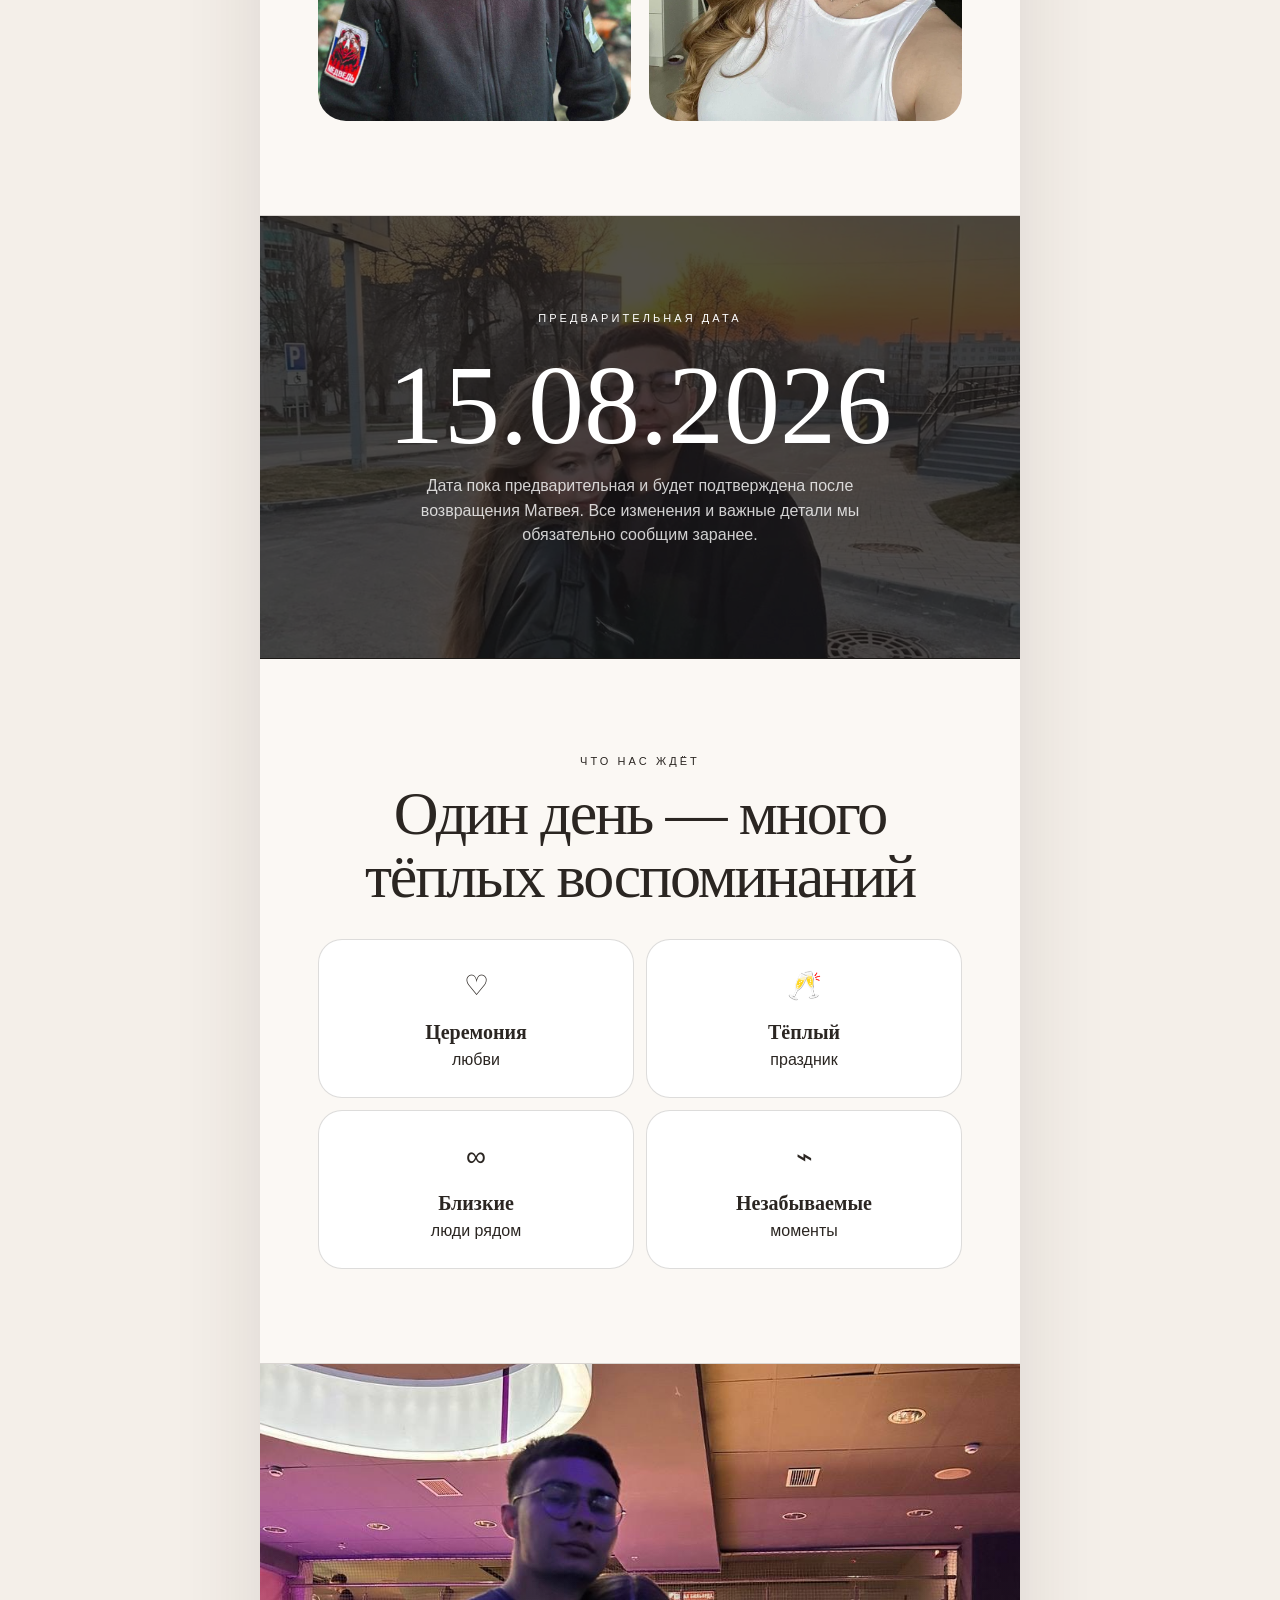
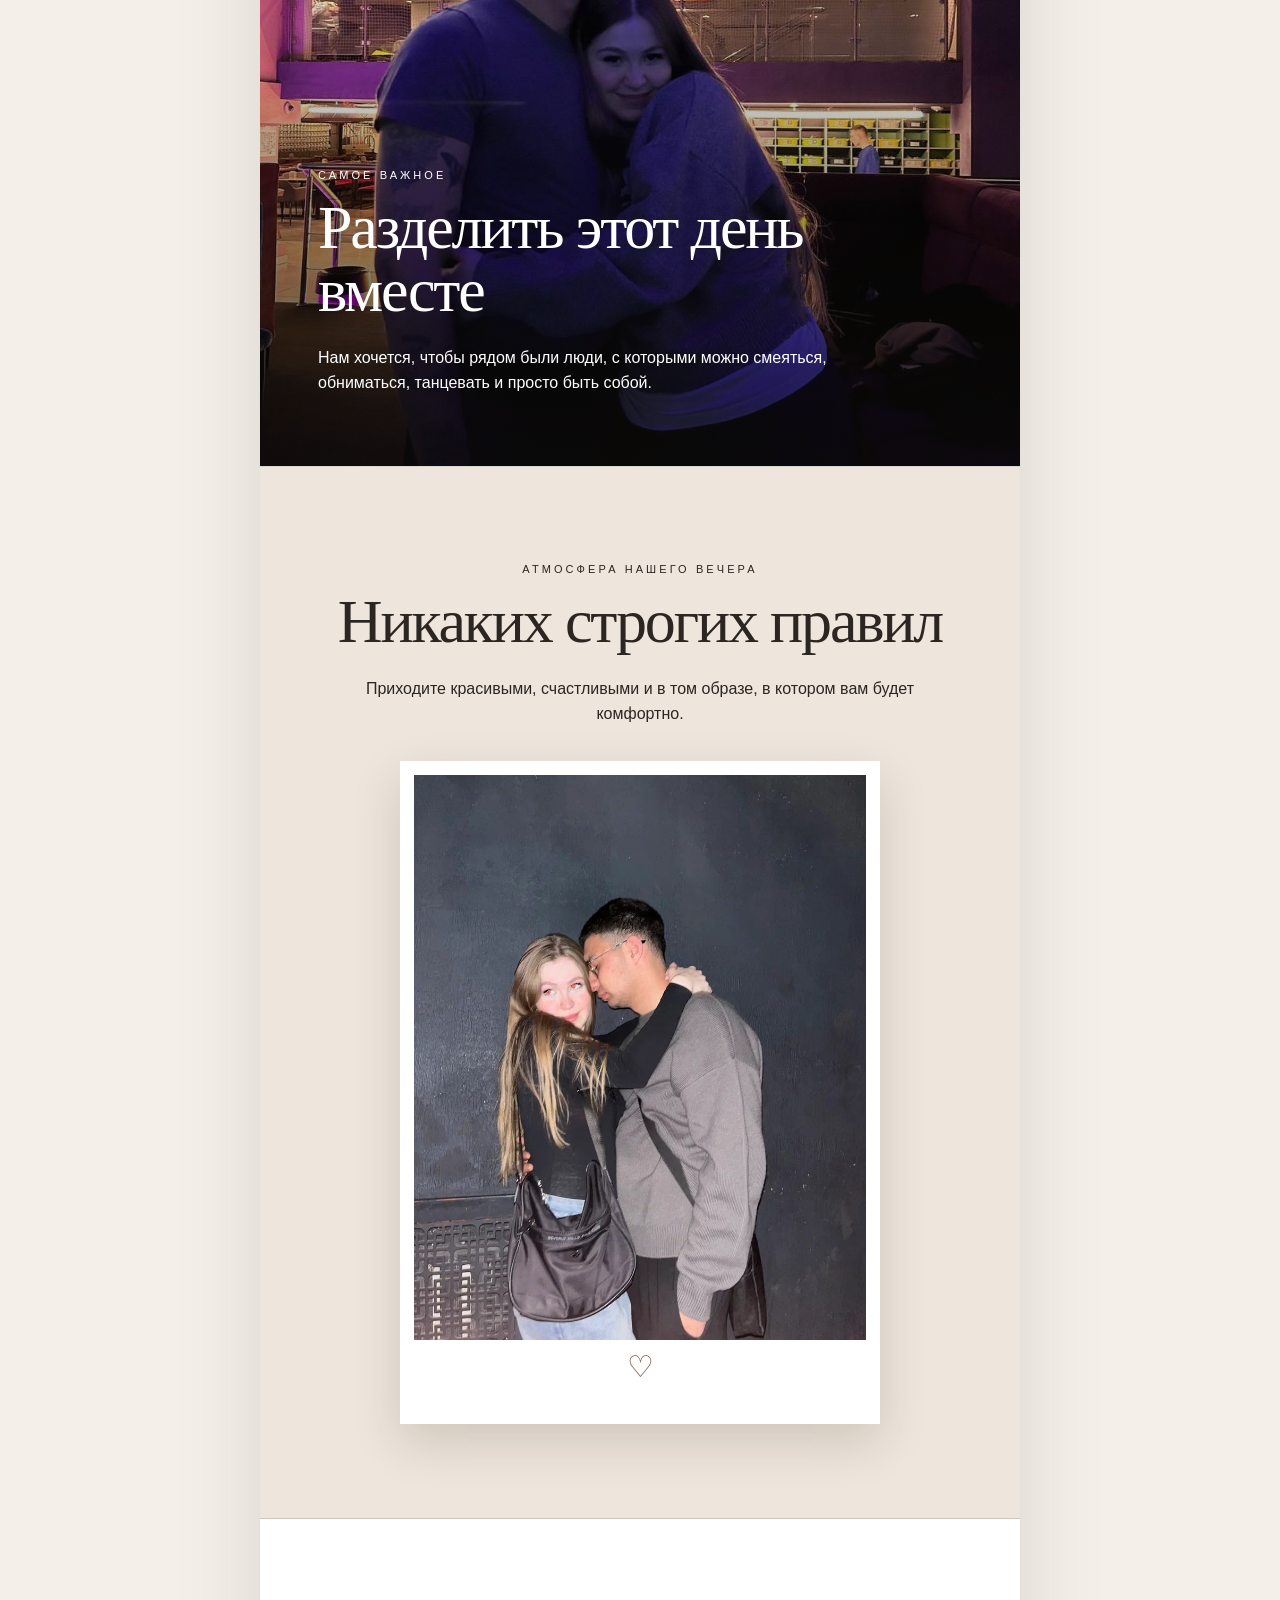
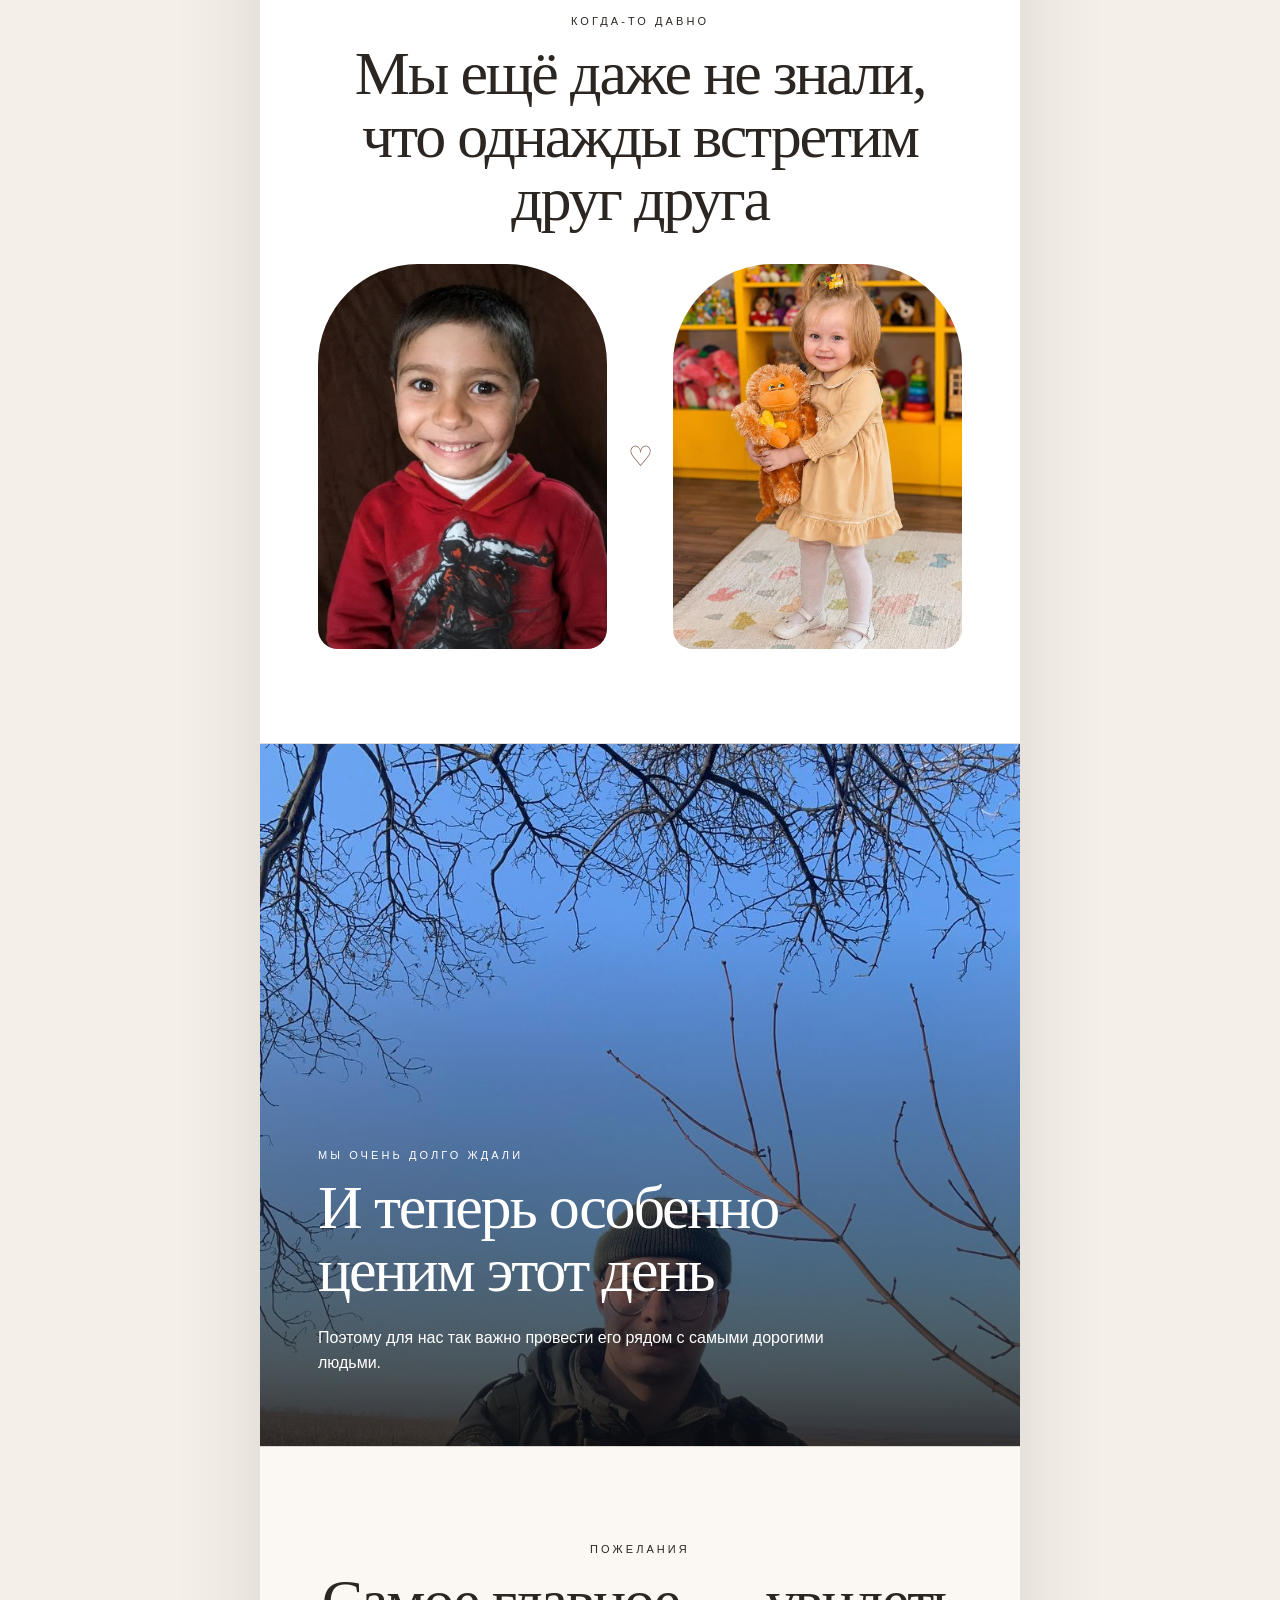
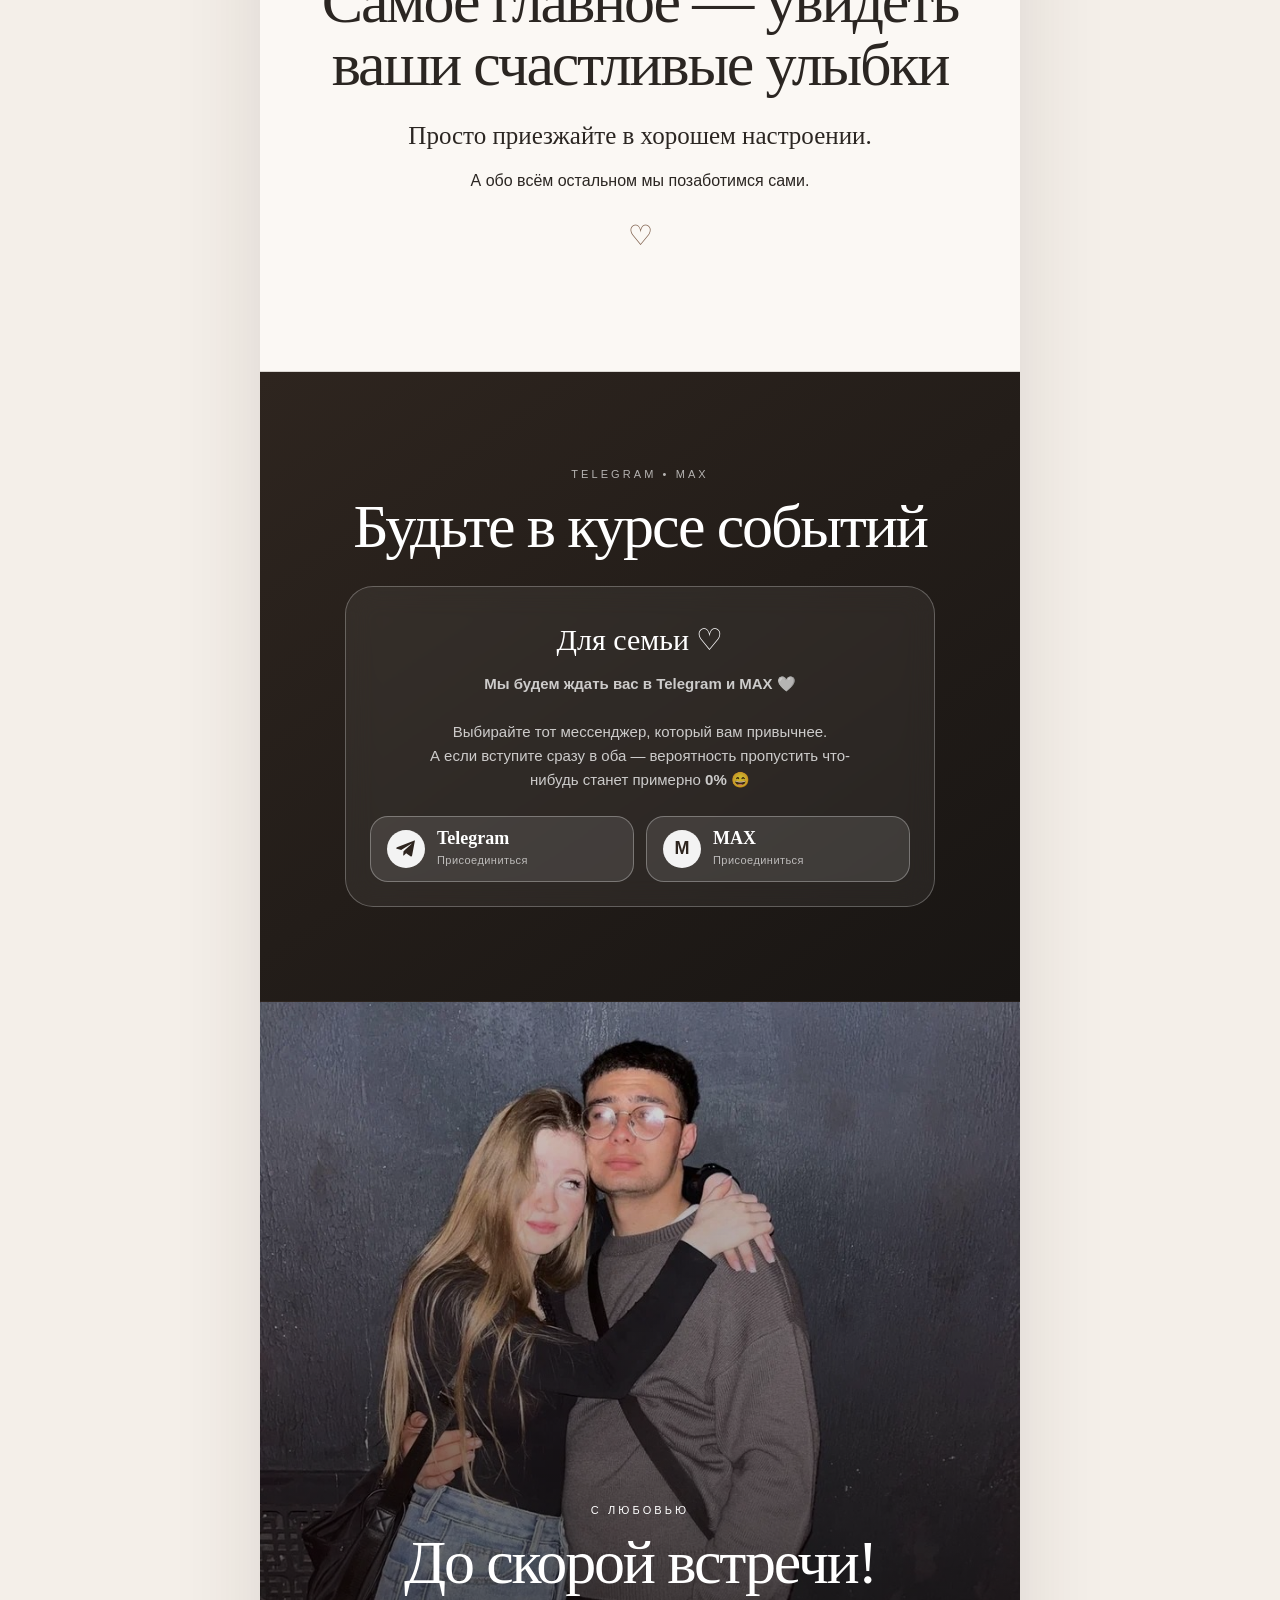
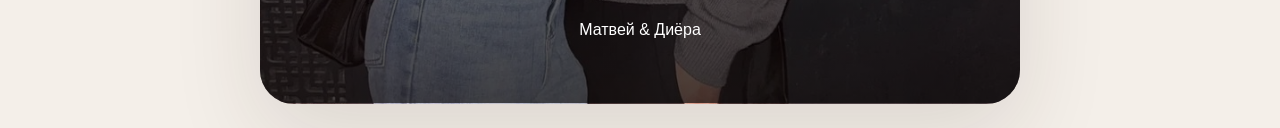
==== commit 826b6d54: "Add files via upload" ====
--- a/family.html
+++ b/family.html
@@ -107,11 +107,11 @@
 </section>
 
 <section class="telegram">
-  <div class="kicker reveal">Чтобы ничего не пропустить</div>
-  <h2 class="reveal">Где будут новости?</h2>
+  <div class="kicker reveal">Telegram • MAX</div>
+  <h2 class="reveal">Будьте в курсе событий</h2>
   <div class="tg-card messenger-card reveal">
     <div class="tg-title">Для семьи <span aria-hidden="true">♡</span></div>
-    <p>Мы будем ждать вас в Telegram и MAX 🤍<br>Выбирайте тот мессенджер, который вам привычнее.<br>А если вступите сразу в оба — вероятность пропустить что-нибудь станет примерно 0% 😄</p>
+    <p><strong>Мы будем ждать вас в Telegram и MAX 🤍</strong><br><br>Выбирайте тот мессенджер, который вам привычнее.<br>А если вступите сразу в оба — вероятность пропустить что-нибудь станет примерно <strong>0% 😄</strong></p>
     <div class="messenger-actions">
       <a class="messenger-button" href="https://t.me/+xcPd5qS7bI0xNzBi" target="_blank" rel="noopener" aria-label="Вступить в Telegram">
         <span class="messenger-icon" aria-hidden="true">
